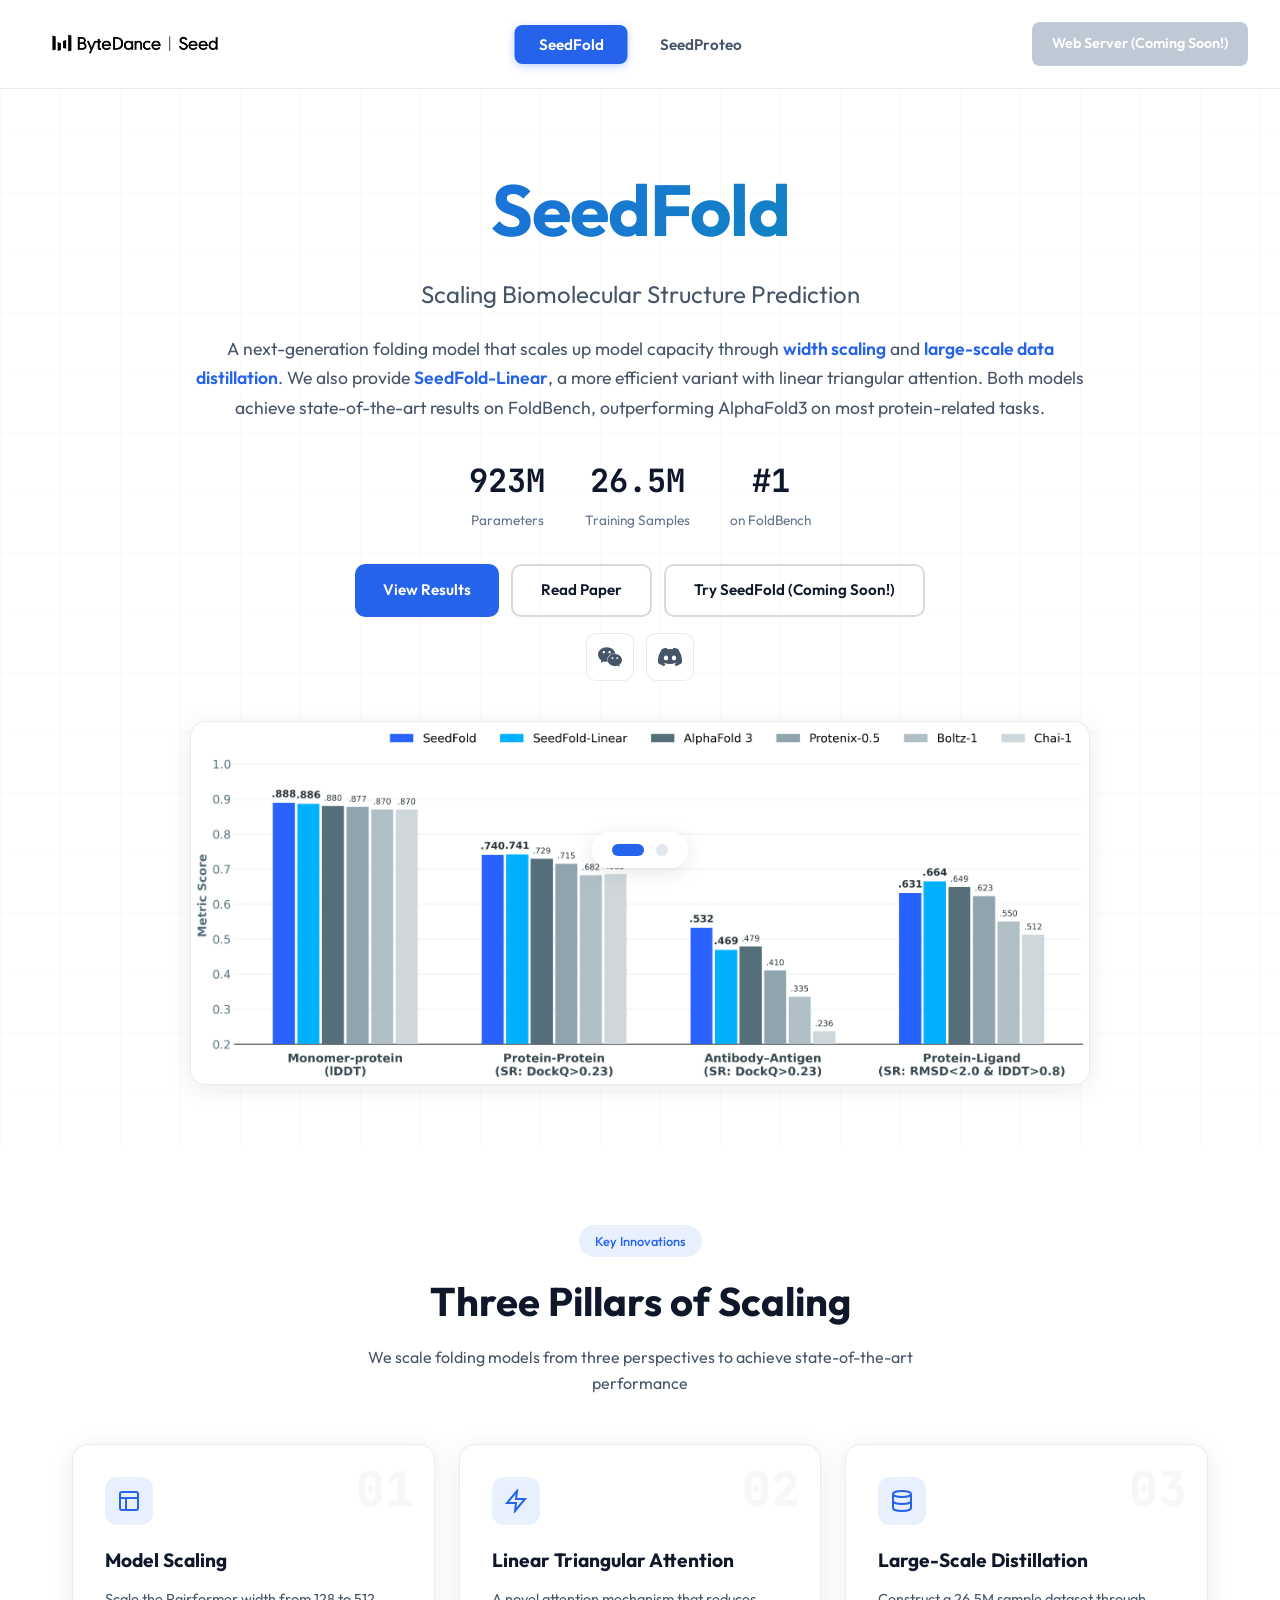
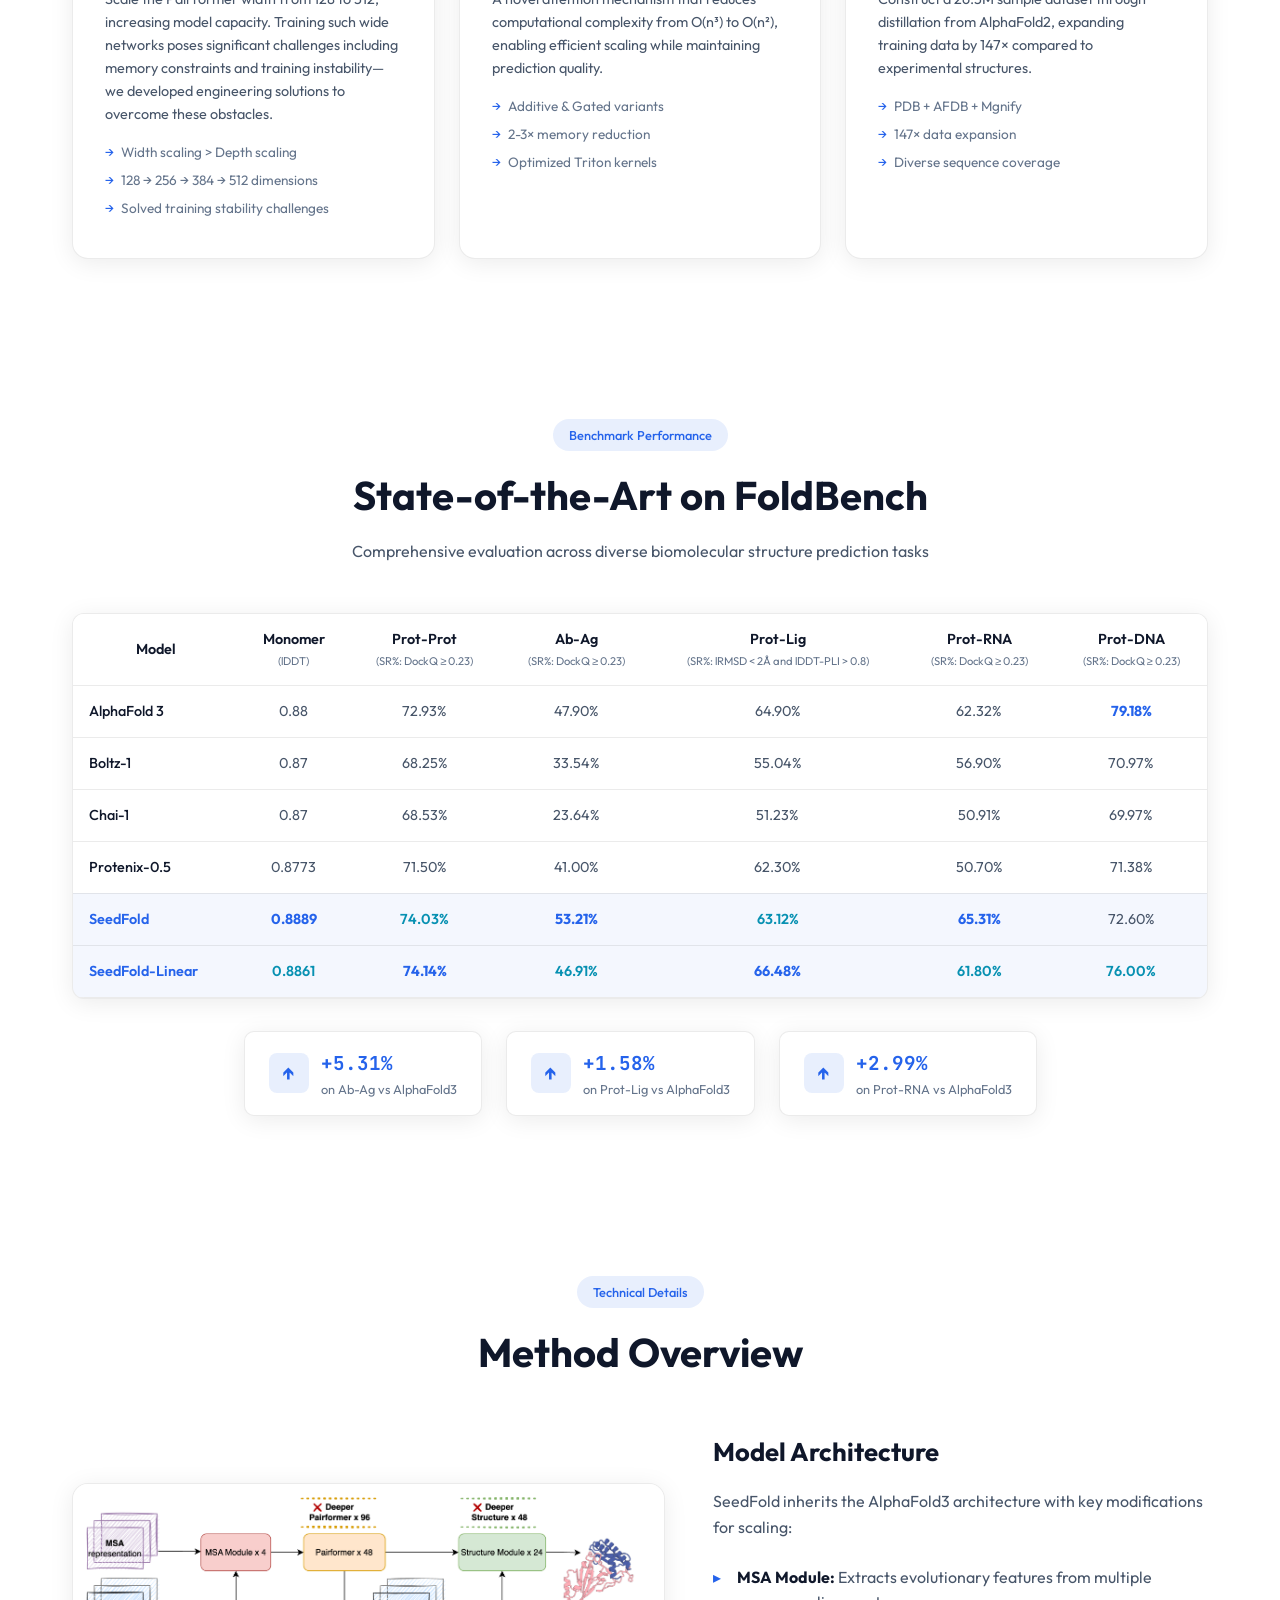
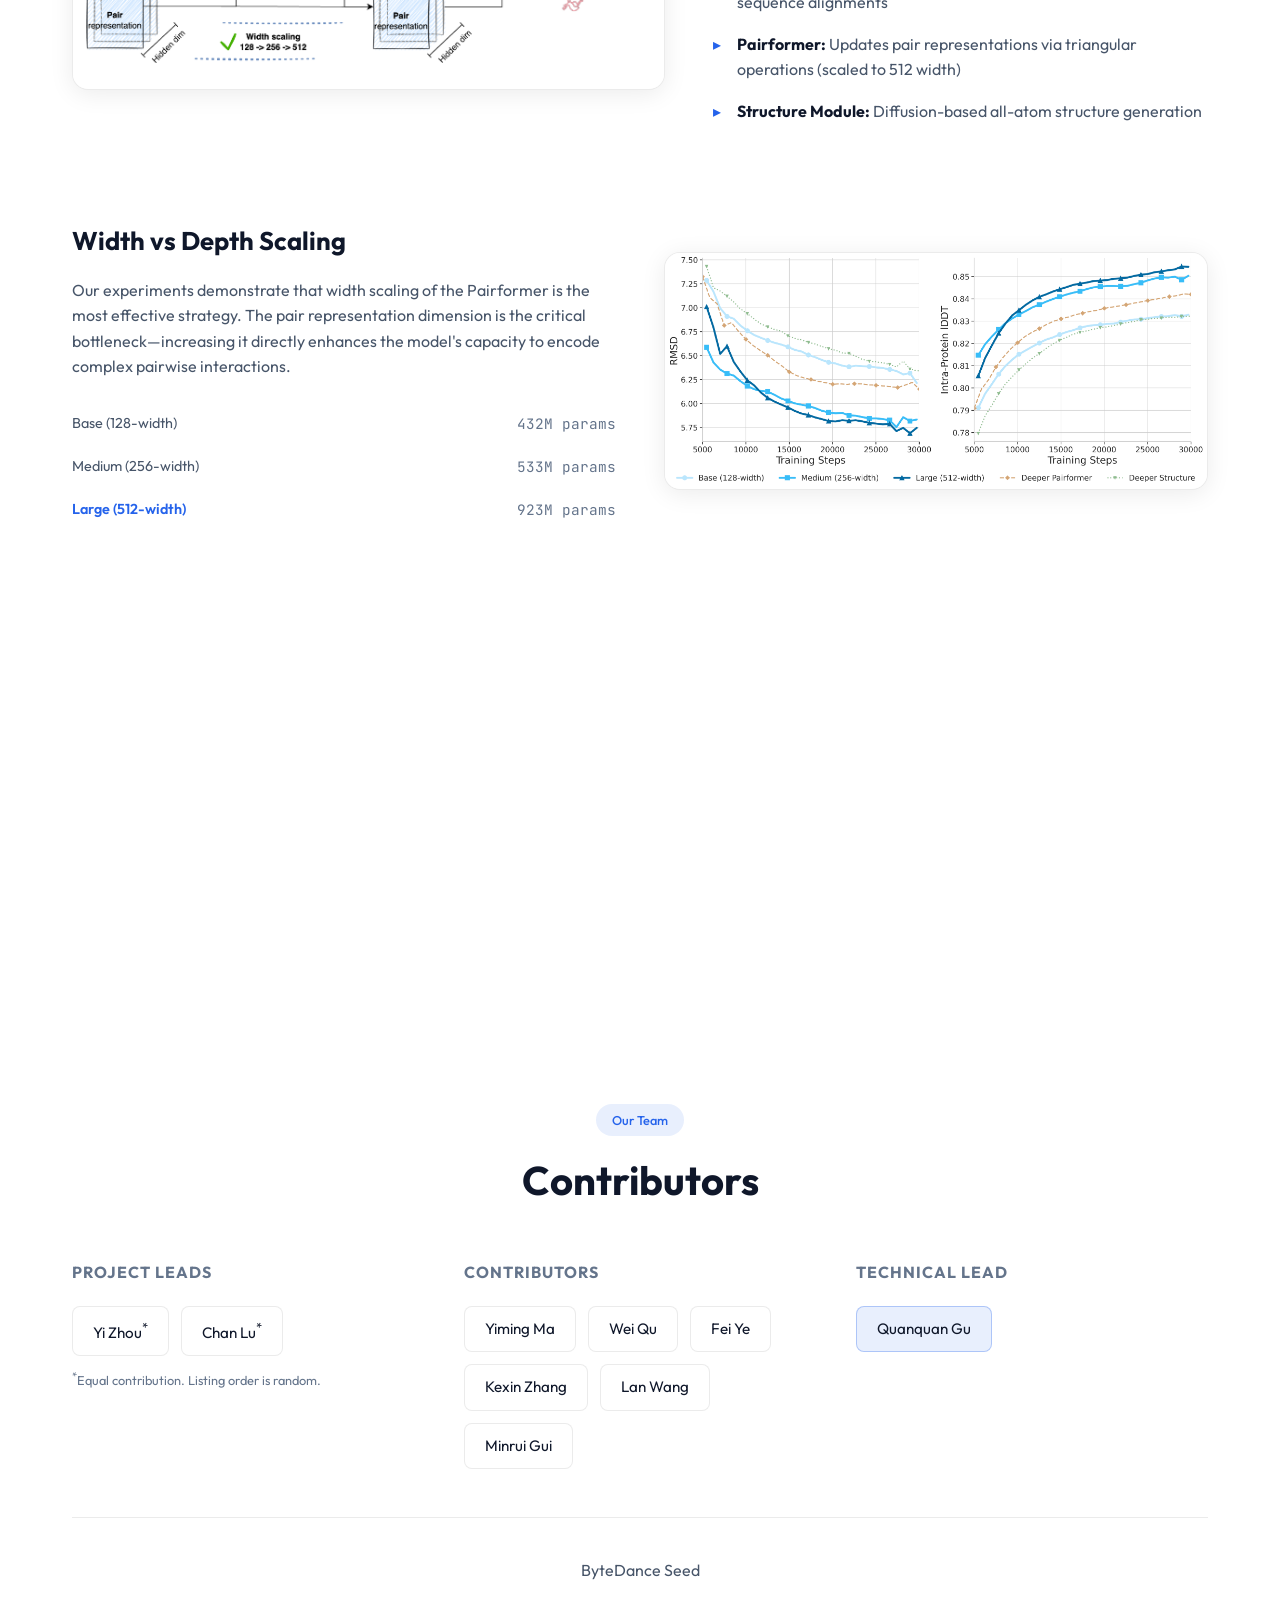
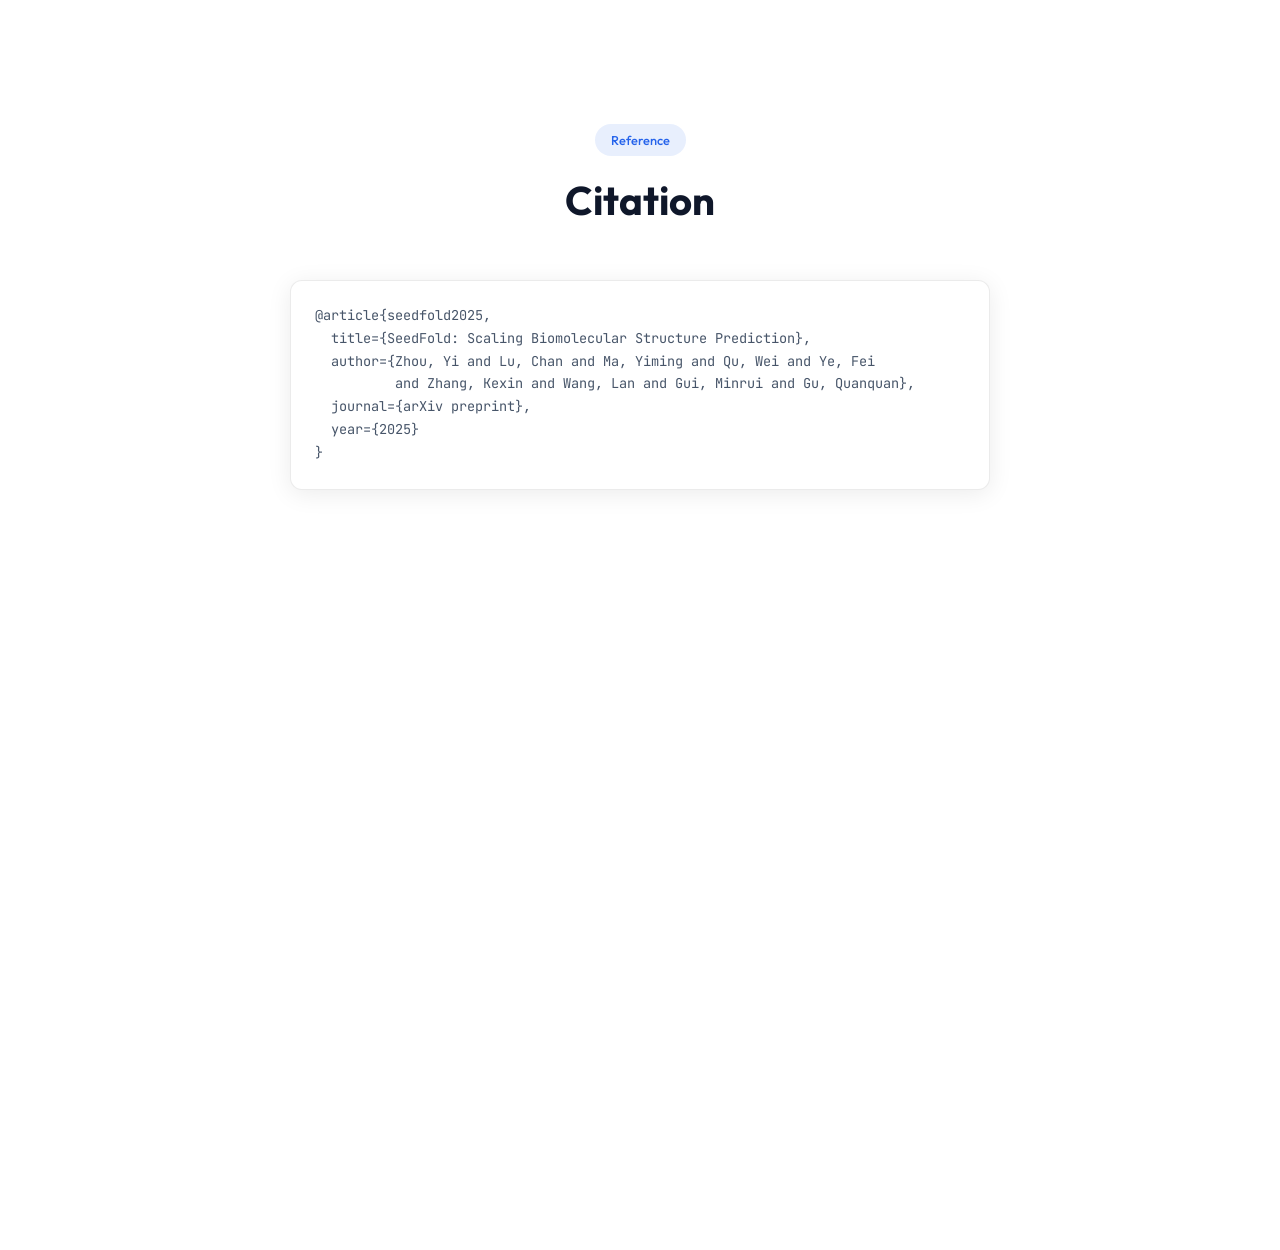
==== index.html @ 34dbaa42 "fix: correct CSS and JS file references" ====
<!DOCTYPE html>
<html lang="en">
<head>
    <meta charset="UTF-8">
    <meta name="viewport" content="width=device-width, initial-scale=1.0">
    <title>ByteDance Seed - Protein AI</title>
    <link rel="preconnect" href="https://fonts.googleapis.com">
    <link rel="preconnect" href="https://fonts.gstatic.com" crossorigin>
    <link href="https://fonts.googleapis.com/css2?family=JetBrains+Mono:wght@400;500;600&family=Outfit:wght@300;400;500;600;700&display=swap" rel="stylesheet">
    <link rel="stylesheet" href="style.css">
</head>
<body>
    <!-- Top Navigation -->
    <nav class="top-nav">
        <div class="nav-container">
            <a href="#" class="nav-logo">
                <img src="figures/seed_logo.png" alt="ByteDance Seed" class="logo-image">
            </a>
            <div class="project-tabs">
                <button class="tab-btn active" data-project="seedfold">SeedFold</button>
                <button class="tab-btn" data-project="seedproteo">SeedProteo</button>
            </div>
            <div class="nav-links">
                <span class="nav-btn try-btn disabled">
                    <span>Web Server (Coming Soon!)</span>
                </span>
            </div>
        </div>
    </nav>

    <!-- Horizontal Scroll Container -->
    <div class="projects-wrapper">
        <div class="projects-container">
            
            <!-- ==================== SeedFold Section ==================== -->
            <section class="project-section" id="seedfold">
                <!-- Hero -->
                <div class="hero">
                    <div class="hero-bg">
                        <div class="helix helix-1"></div>
                        <div class="helix helix-2"></div>
                        <div class="grid-overlay"></div>
                    </div>
                    <div class="hero-content">
                        <!-- <div class="hero-badge">Structure Prediction</div> -->
                        <h1 class="hero-title">
                            <span class="title-main">SeedFold</span>
                            <span class="title-sub">Scaling Biomolecular Structure Prediction</span>
                        </h1>
                        <p class="hero-description">
                            A next-generation folding model that scales up model capacity through 
                            <strong>width scaling</strong> and <strong>large-scale data distillation</strong>. 
                            We also provide <strong>SeedFold-Linear</strong>, a more efficient variant with linear triangular attention. 
                            Both models achieve state-of-the-art results on FoldBench, outperforming AlphaFold3 on most protein-related tasks.
                        </p>
                        <div class="hero-stats">
                            <div class="stat-item">
                                <span class="stat-value">923M</span>
                                <span class="stat-label">Parameters</span>
                            </div>
                            <div class="stat-item">
                                <span class="stat-value">26.5M</span>
                                <span class="stat-label">Training Samples</span>
                            </div>
                            <div class="stat-item">
                                <span class="stat-value">#1</span>
                                <span class="stat-label">on FoldBench</span>
                            </div>
                        </div>
                        <div class="hero-actions">
                            <div class="hero-actions-main">
                                <a href="#seedfold-results" class="btn btn-primary">View Results</a>
                                <a href="https://arxiv.org/abs/2512.24354" class="btn btn-secondary" target="_blank">Read Paper</a>
                                <span class="btn btn-secondary disabled">
                                    <span>Try SeedFold (Coming Soon!)</span>
                                </span>
                            </div>
                            <div class="hero-actions-social">
                                <button class="btn-icon" onclick="openWeChatModal('seedfold')" title="Join WeChat Group">
                                    <svg viewBox="0 0 24 24" fill="currentColor">
                                        <path d="M8.691 2.188C3.891 2.188 0 5.476 0 9.53c0 2.212 1.17 4.203 3.002 5.55a.59.59 0 0 1 .213.665l-.39 1.48c-.019.07-.048.141-.048.213 0 .163.13.295.29.295a.326.326 0 0 0 .167-.054l1.903-1.114a.864.864 0 0 1 .717-.098 10.16 10.16 0 0 0 2.837.403c.276 0 .543-.027.811-.05-.857-2.578.157-4.972 1.932-6.446 1.703-1.415 3.882-1.98 5.853-1.838-.576-3.583-4.196-6.348-8.596-6.348zM5.785 5.991c.642 0 1.162.529 1.162 1.18a1.17 1.17 0 0 1-1.162 1.178A1.17 1.17 0 0 1 4.623 7.17c0-.651.52-1.18 1.162-1.18zm5.813 0c.642 0 1.162.529 1.162 1.18a1.17 1.17 0 0 1-1.162 1.178 1.17 1.17 0 0 1-1.162-1.178c0-.651.52-1.18 1.162-1.18zm5.34 2.867c-1.797-.052-3.746.512-5.28 1.786-1.72 1.428-2.687 3.72-1.78 6.22.942 2.453 3.666 4.229 6.884 4.229.826 0 1.622-.12 2.361-.336a.722.722 0 0 1 .598.082l1.584.926a.272.272 0 0 0 .14.047c.134 0 .24-.111.24-.247 0-.06-.023-.12-.038-.177l-.327-1.233a.582.582 0 0 1-.023-.156.49.49 0 0 1 .201-.398C23.024 18.48 24 16.82 24 14.98c0-3.21-2.931-5.837-6.656-6.088V8.89c-.135-.01-.27-.027-.407-.03zm-2.53 3.274c.535 0 .969.44.969.982a.976.976 0 0 1-.969.983.976.976 0 0 1-.969-.983c0-.542.434-.982.969-.982zm4.844 0c.535 0 .969.44.969.982a.976.976 0 0 1-.969.983.976.976 0 0 1-.969-.983c0-.542.434-.982.969-.982z"/>
                                    </svg>
                                </button>
                                <a href="https://discord.gg/AcHawczn" class="btn-icon" target="_blank" title="Join Discord Server">
                                    <svg viewBox="0 0 24 24" fill="currentColor">
                                        <path d="M20.317 4.37a19.791 19.791 0 0 0-4.885-1.515.074.074 0 0 0-.079.037c-.21.375-.444.864-.608 1.25a18.27 18.27 0 0 0-5.487 0 12.64 12.64 0 0 0-.617-1.25.077.077 0 0 0-.079-.037A19.736 19.736 0 0 0 3.677 4.37a.07.07 0 0 0-.032.027C.533 9.046-.32 13.58.099 18.057a.082.082 0 0 0 .031.057 19.9 19.9 0 0 0 5.993 3.03.078.078 0 0 0 .084-.028c.462-.63.874-1.295 1.226-1.994a.076.076 0 0 0-.041-.106 13.107 13.107 0 0 1-1.872-.892.077.077 0 0 1-.008-.128 10.2 10.2 0 0 0 .372-.292.074.074 0 0 1 .077-.01c3.928 1.793 8.18 1.793 12.062 0a.074.074 0 0 1 .078.01c.12.098.246.198.373.292a.077.077 0 0 1-.006.127 12.299 12.299 0 0 1-1.873.892.077.077 0 0 0-.041.107c.36.698.772 1.362 1.225 1.993a.076.076 0 0 0 .084.028 19.839 19.839 0 0 0 6.002-3.03.077.077 0 0 0 .032-.054c.5-5.177-.838-9.674-3.549-13.66a.061.061 0 0 0-.031-.03zM8.02 15.33c-1.183 0-2.157-1.085-2.157-2.419 0-1.333.956-2.419 2.157-2.419 1.21 0 2.176 1.096 2.157 2.42 0 1.333-.956 2.418-2.157 2.418zm7.975 0c-1.183 0-2.157-1.085-2.157-2.419 0-1.333.955-2.419 2.157-2.419 1.21 0 2.176 1.096 2.157 2.42 0 1.333-.946 2.418-2.157 2.418z"/>
                                    </svg>
                                </a>
                            </div>
                        </div>
                    </div>
                    <div class="hero-figure">
                        <img src="figures/intro.png" alt="SeedFold Overview" class="intro-image">
                    </div>
                </div>

                <!-- Key Contributions -->
                <div class="section contributions">
                    <div class="container">
                        <div class="section-header">
                            <span class="section-tag">Key Innovations</span>
                            <h2 class="section-title">Three Pillars of Scaling</h2>
                            <p class="section-desc">We scale folding models from three perspectives to achieve state-of-the-art performance</p>
                        </div>
                        <div class="contributions-grid">
                            <div class="contribution-card" data-index="01">
                                <div class="card-icon">
                                    <svg viewBox="0 0 24 24" fill="none" stroke="currentColor" stroke-width="2">
                                        <rect x="3" y="3" width="18" height="18" rx="2"/>
                                        <path d="M3 9h18M9 21V9"/>
                                    </svg>
                                </div>
                                <h3>Model Scaling</h3>
                                <p>Scale the Pairformer width from 128 to 512, increasing model capacity. Training such wide networks poses significant challenges including memory constraints and training instability—we developed engineering solutions to overcome these obstacles.</p>
                                <ul class="card-highlights">
                                    <li>Width scaling > Depth scaling</li>
                                    <li>128 → 256 → 384 → 512 dimensions</li>
                                    <li>Solved training stability challenges</li>
                                </ul>
                            </div>
                            <div class="contribution-card" data-index="02">
                                <div class="card-icon">
                                    <svg viewBox="0 0 24 24" fill="none" stroke="currentColor" stroke-width="2">
                                        <path d="M13 2L3 14h9l-1 8 10-12h-9l1-8z"/>
                                    </svg>
                                </div>
                                <h3>Linear Triangular Attention</h3>
                                <p>A novel attention mechanism that reduces computational complexity from O(n³) to O(n²), enabling efficient scaling while maintaining prediction quality.</p>
                                <ul class="card-highlights">
                                    <li>Additive & Gated variants</li>
                                    <li>2-3× memory reduction</li>
                                    <li>Optimized Triton kernels</li>
                                </ul>
                            </div>
                            <div class="contribution-card" data-index="03">
                                <div class="card-icon">
                                    <svg viewBox="0 0 24 24" fill="none" stroke="currentColor" stroke-width="2">
                                        <ellipse cx="12" cy="5" rx="9" ry="3"/>
                                        <path d="M21 12c0 1.66-4 3-9 3s-9-1.34-9-3"/>
                                        <path d="M3 5v14c0 1.66 4 3 9 3s9-1.34 9-3V5"/>
                                    </svg>
                                </div>
                                <h3>Large-Scale Distillation</h3>
                                <p>Construct a 26.5M sample dataset through distillation from AlphaFold2, expanding training data by 147× compared to experimental structures.</p>
                                <ul class="card-highlights">
                                    <li>PDB + AFDB + Mgnify</li>
                                    <li>147× data expansion</li>
                                    <li>Diverse sequence coverage</li>
                                </ul>
                            </div>
                        </div>
                    </div>
                </div>

                <!-- Results -->
                <div class="section results" id="seedfold-results">
                    <div class="container">
                        <div class="section-header">
                            <span class="section-tag">Benchmark Performance</span>
                            <h2 class="section-title">State-of-the-Art on FoldBench</h2>
                            <p class="section-desc">Comprehensive evaluation across diverse biomolecular structure prediction tasks</p>
                        </div>
                        <div class="results-table-wrapper">
                            <table class="results-table">
                                <thead>
                                    <tr>
                                        <th>Model</th>
                                        <th>Monomer<br><span class="metric">(lDDT)</span></th>
                                        <th>Prot-Prot<br><span class="metric">(SR%: DockQ ≥ 0.23)</span></th>
                                        <th>Ab-Ag<br><span class="metric">(SR%: DockQ ≥ 0.23)</span></th>
                                        <th>Prot-Lig<br><span class="metric">(SR%: lRMSD < 2Å and lDDT-PLI > 0.8)</span></th>
                                        <th>Prot-RNA<br><span class="metric">(SR%: DockQ ≥ 0.23)</span></th>
                                        <th>Prot-DNA<br><span class="metric">(SR%: DockQ ≥ 0.23)</span></th>
                                    </tr>
                                </thead>
                                <tbody>
                                    <tr>
                                        <td class="model-name">AlphaFold 3</td>
                                        <td>0.88</td>
                                        <td>72.93%</td>
                                        <td>47.90%</td>
                                        <td>64.90%</td>
                                        <td>62.32%</td>
                                        <td class="best">79.18%</td>
                                    </tr>
                                    <tr>
                                        <td class="model-name">Boltz-1</td>
                                        <td>0.87</td>
                                        <td>68.25%</td>
                                        <td>33.54%</td>
                                        <td>55.04%</td>
                                        <td>56.90%</td>
                                        <td>70.97%</td>
                                    </tr>
                                    <tr>
                                        <td class="model-name">Chai-1</td>
                                        <td>0.87</td>
                                        <td>68.53%</td>
                                        <td>23.64%</td>
                                        <td>51.23%</td>
                                        <td>50.91%</td>
                                        <td>69.97%</td>
                                    </tr>
                                    <tr>
                                        <td class="model-name">Protenix-0.5</td>
                                        <td>0.8773</td>
                                        <td>71.50%</td>
                                        <td>41.00%</td>
                                        <td>62.30%</td>
                                        <td>50.70%</td>
                                        <td>71.38%</td>
                                    </tr>
                                    <tr class="highlight-row">
                                        <td class="model-name ours">SeedFold</td>
                                        <td class="best">0.8889</td>
                                        <td class="second">74.03%</td>
                                        <td class="best">53.21%</td>
                                        <td class="second">63.12%</td>
                                        <td class="best">65.31%</td>
                                        <td>72.60%</td>
                                    </tr>
                                    <tr class="highlight-row">
                                        <td class="model-name ours">SeedFold-Linear</td>
                                        <td class="second">0.8861</td>
                                        <td class="best">74.14%</td>
                                        <td class="second">46.91%</td>
                                        <td class="best">66.48%</td>
                                        <td class="second">61.80%</td>
                                        <td class="second">76.00%</td>
                                    </tr>
                                </tbody>
                            </table>
                        </div>
                        <div class="performance-highlights">
                            <div class="highlight-item">
                                <div class="highlight-icon win">↑</div>
                                <div class="highlight-content">
                                    <span class="highlight-value">+5.31%</span>
                                    <span class="highlight-label">on Ab-Ag vs AlphaFold3</span>
                                </div>
                            </div>
                            <div class="highlight-item">
                                <div class="highlight-icon win">↑</div>
                                <div class="highlight-content">
                                    <span class="highlight-value">+1.58%</span>
                                    <span class="highlight-label">on Prot-Lig vs AlphaFold3</span>
                                </div>
                            </div>
                            <div class="highlight-item">
                                <div class="highlight-icon win">↑</div>
                                <div class="highlight-content">
                                    <span class="highlight-value">+2.99%</span>
                                    <span class="highlight-label">on Prot-RNA vs AlphaFold3</span>
                                </div>
                            </div>
                        </div>
                    </div>
                </div>

                <!-- Method -->
                <div class="section method">
                    <div class="container">
                        <div class="section-header">
                            <span class="section-tag">Technical Details</span>
                            <h2 class="section-title">Method Overview</h2>
                        </div>

                        <!-- Architecture Figure -->
                        <div class="method-architecture">
                            <div class="arch-figure">
                                <img src="figures/model_arch_horizon_v2.png" alt="Model Architecture">
                            </div>
                            <div class="arch-description">
                                <h3>Model Architecture</h3>
                                <p>SeedFold inherits the AlphaFold3 architecture with key modifications for scaling:</p>
                                <ul>
                                    <li><strong>MSA Module:</strong> Extracts evolutionary features from multiple sequence alignments</li>
                                    <li><strong>Pairformer:</strong> Updates pair representations via triangular operations (scaled to 512 width)</li>
                                    <li><strong>Structure Module:</strong> Diffusion-based all-atom structure generation</li>
                                </ul>
                            </div>
                        </div>

                        <!-- Scaling Comparison -->
                        <div class="method-scaling">
                            <div class="scaling-content">
                                <h3>Width vs Depth Scaling</h3>
                                <p>Our experiments demonstrate that width scaling of the Pairformer is the most effective strategy. The pair representation dimension is the critical bottleneck—increasing it directly enhances the model's capacity to encode complex pairwise interactions.</p>
                                <div class="scaling-stats">
                                    <div class="scaling-item">
                                        <span class="scaling-label">Base (128-width)</span>
                                        <div class="scaling-bar" style="--width: 40%"></div>
                                        <span class="scaling-value">432M params</span>
                                    </div>
                                    <div class="scaling-item">
                                        <span class="scaling-label">Medium (256-width)</span>
                                        <div class="scaling-bar" style="--width: 55%"></div>
                                        <span class="scaling-value">533M params</span>
                                    </div>
                                    <div class="scaling-item highlight">
                                        <span class="scaling-label">Large (512-width)</span>
                                        <div class="scaling-bar" style="--width: 100%"></div>
                                        <span class="scaling-value">923M params</span>
                                    </div>
                                </div>
                            </div>
                            <div class="scaling-figure">
                                <img src="figures/scale_up_combined.png" alt="Scaling Comparison">
                            </div>
                        </div>

                        <!-- Linear Attention -->
                        <div class="method-attention">
                            <div class="attention-figure">
                                <img src="figures/linear_attention.png" alt="Linear Triangular Attention">
                            </div>
                            <div class="attention-content">
                                <h3>Linear Triangular Attention</h3>
                                <p>We propose two variants of linear triangular attention to replace the computationally expensive vanilla triangular attention:</p>
                                <div class="attention-variants">
                                    <div class="variant">
                                        <h4>Additive Linear TriAtt</h4>
                                        <code>φ(Q)φ(K)ᵀ + ψ(B)</code>
                                        <p>Inherits advantages of vanilla attention with well-established linear attention designs</p>
                                    </div>
                                    <div class="variant">
                                        <h4>Gated Linear TriAtt</h4>
                                        <code>φ(Q)φ(K)ᵀ ⊙ ψ(B)</code>
                                        <p>Gating mechanism controls information flow; superior on DNA/RNA tasks</p>
                                    </div>
                                </div>
                            </div>
                        </div>
                    </div>
                </div>

                <!-- Team -->
                <div class="section team">
                    <div class="container">
                        <div class="section-header">
                            <span class="section-tag">Our Team</span>
                            <h2 class="section-title">Contributors</h2>
                        </div>
                        <div class="team-grid">
                            <div class="team-category">
                                <h3>Project Leads</h3>
                                <div class="team-members">
                                    <div class="member">Yi Zhou<sup>*</sup></div>
                                    <div class="member">Chan Lu<sup>*</sup></div>
                                </div>
                                <p class="team-note"><sup>*</sup>Equal contribution. Listing order is random.</p>
                            </div>
                            <div class="team-category">
                                <h3>Contributors</h3>
                                <div class="team-members">
                                    <div class="member">Yiming Ma</div>
                                    <div class="member">Wei Qu</div>
                                    <div class="member">Fei Ye</div>
                                    <div class="member">Kexin Zhang</div>
                                    <div class="member">Lan Wang</div>
                                    <div class="member">Minrui Gui</div>
                                </div>
                            </div>
                            <div class="team-category">
                                <h3>Technical Lead</h3>
                                <div class="team-members">
                                    <div class="member lead">Quanquan Gu</div>
                                </div>
                            </div>
                        </div>
                        <div class="affiliation">
                            <p>ByteDance Seed</p>
                        </div>
                    </div>
                </div>

                <!-- Citation -->
                <div class="section citation-section">
                    <div class="container">
                        <div class="section-header">
                            <span class="section-tag">Reference</span>
                            <h2 class="section-title">Citation</h2>
                        </div>
                        <div class="citation-box">
                            <pre><code>@article{seedfold2025,
  title={SeedFold: Scaling Biomolecular Structure Prediction},
  author={Zhou, Yi and Lu, Chan and Ma, Yiming and Qu, Wei and Ye, Fei 
          and Zhang, Kexin and Wang, Lan and Gui, Minrui and Gu, Quanquan},
  journal={arXiv preprint},
  year={2025}
}</code></pre>
                        </div>
                    </div>
                </div>
            </section>

            <!-- ==================== SeedProteo Section ==================== -->
            <section class="project-section" id="seedproteo">
                <!-- Hero -->
                <div class="hero">
                    <div class="hero-bg">
                        <div class="helix helix-1" style="background: #7c3aed;"></div>
                        <div class="helix helix-2" style="background: #ec4899;"></div>
                        <div class="grid-overlay"></div>
                    </div>
                    <div class="hero-content">
                        <!-- <div class="hero-badge" style="background: rgba(124, 58, 237, 0.1); color: #7c3aed; border-color: rgba(124, 58, 237, 0.2);">Protein Design</div> -->
                        <h1 class="hero-title">
                            <span class="title-main" style="background: linear-gradient(135deg, #7c3aed 0%, #ec4899 100%); -webkit-background-clip: text; background-clip: text;">SeedProteo</span>
                            <span class="title-sub">Accurate De Novo All-Atom Design of Protein Binders</span>
                        </h1>
                        <p class="hero-description">
                            A diffusion-based model for <strong>de novo all-atom protein design</strong>. 
                            SeedProteo repurposes cutting-edge folding architecture into a powerful generative framework, 
                            achieving state-of-the-art performance in both <strong>unconditional generation</strong> and <strong>binder design</strong>.
                        </p>
                        <div class="hero-stats">
                            <div class="stat-item">
                                <span class="stat-value">All-Atom</span>
                                <span class="stat-label">Design Level</span>
                            </div>
                            <div class="stat-item">
                                <span class="stat-value">Top</span>
                                <span class="stat-label">In-silico Success Rate</span>
                            </div>
                        </div>
                        <div class="hero-actions">
                            <div class="hero-actions-main">
                                <a href="#seedproteo-results" class="btn btn-primary" style="background: #7c3aed;">View Results</a>
                                <a href="https://arxiv.org/abs/2512.24192" class="btn btn-secondary" target="_blank">Read Paper</a>
                                <span class="btn btn-secondary disabled">
                                    <span>Try SeedProteo (Coming Soon!)</span>
                                </span>
                            </div>
                            <div class="hero-actions-social">
                                <button class="btn-icon" onclick="openWeChatModal('seedproteo')" title="Join WeChat Group">
                                    <svg viewBox="0 0 24 24" fill="currentColor">
                                        <path d="M8.691 2.188C3.891 2.188 0 5.476 0 9.53c0 2.212 1.17 4.203 3.002 5.55a.59.59 0 0 1 .213.665l-.39 1.48c-.019.07-.048.141-.048.213 0 .163.13.295.29.295a.326.326 0 0 0 .167-.054l1.903-1.114a.864.864 0 0 1 .717-.098 10.16 10.16 0 0 0 2.837.403c.276 0 .543-.027.811-.05-.857-2.578.157-4.972 1.932-6.446 1.703-1.415 3.882-1.98 5.853-1.838-.576-3.583-4.196-6.348-8.596-6.348zM5.785 5.991c.642 0 1.162.529 1.162 1.18a1.17 1.17 0 0 1-1.162 1.178A1.17 1.17 0 0 1 4.623 7.17c0-.651.52-1.18 1.162-1.18zm5.813 0c.642 0 1.162.529 1.162 1.18a1.17 1.17 0 0 1-1.162 1.178 1.17 1.17 0 0 1-1.162-1.178c0-.651.52-1.18 1.162-1.18zm5.34 2.867c-1.797-.052-3.746.512-5.28 1.786-1.72 1.428-2.687 3.72-1.78 6.22.942 2.453 3.666 4.229 6.884 4.229.826 0 1.622-.12 2.361-.336a.722.722 0 0 1 .598.082l1.584.926a.272.272 0 0 0 .14.047c.134 0 .24-.111.24-.247 0-.06-.023-.12-.038-.177l-.327-1.233a.582.582 0 0 1-.023-.156.49.49 0 0 1 .201-.398C23.024 18.48 24 16.82 24 14.98c0-3.21-2.931-5.837-6.656-6.088V8.89c-.135-.01-.27-.027-.407-.03zm-2.53 3.274c.535 0 .969.44.969.982a.976.976 0 0 1-.969.983.976.976 0 0 1-.969-.983c0-.542.434-.982.969-.982zm4.844 0c.535 0 .969.44.969.982a.976.976 0 0 1-.969.983.976.976 0 0 1-.969-.983c0-.542.434-.982.969-.982z"/>
                                    </svg>
                                </button>
                                <a href="https://discord.gg/AcHawczn" class="btn-icon" target="_blank" title="Join Discord Server">
                                    <svg viewBox="0 0 24 24" fill="currentColor">
                                        <path d="M20.317 4.37a19.791 19.791 0 0 0-4.885-1.515.074.074 0 0 0-.079.037c-.21.375-.444.864-.608 1.25a18.27 18.27 0 0 0-5.487 0 12.64 12.64 0 0 0-.617-1.25.077.077 0 0 0-.079-.037A19.736 19.736 0 0 0 3.677 4.37a.07.07 0 0 0-.032.027C.533 9.046-.32 13.58.099 18.057a.082.082 0 0 0 .031.057 19.9 19.9 0 0 0 5.993 3.03.078.078 0 0 0 .084-.028c.462-.63.874-1.295 1.226-1.994a.076.076 0 0 0-.041-.106 13.107 13.107 0 0 1-1.872-.892.077.077 0 0 1-.008-.128 10.2 10.2 0 0 0 .372-.292.074.074 0 0 1 .077-.01c3.928 1.793 8.18 1.793 12.062 0a.074.074 0 0 1 .078.01c.12.098.246.198.373.292a.077.077 0 0 1-.006.127 12.299 12.299 0 0 1-1.873.892.077.077 0 0 0-.041.107c.36.698.772 1.362 1.225 1.993a.076.076 0 0 0 .084.028 19.839 19.839 0 0 0 6.002-3.03.077.077 0 0 0 .032-.054c.5-5.177-.838-9.674-3.549-13.66a.061.061 0 0 0-.031-.03zM8.02 15.33c-1.183 0-2.157-1.085-2.157-2.419 0-1.333.956-2.419 2.157-2.419 1.21 0 2.176 1.096 2.157 2.42 0 1.333-.956 2.418-2.157 2.418zm7.975 0c-1.183 0-2.157-1.085-2.157-2.419 0-1.333.955-2.419 2.157-2.419 1.21 0 2.176 1.096 2.157 2.42 0 1.333-.946 2.418-2.157 2.418z"/>
                                    </svg>
                                </a>
                            </div>
                        </div>
                    </div>
                    <div class="hero-figure">
                        <img src="figures/design_cases.png" alt="SeedProteo Binder Examples" class="intro-image">
                    </div>
                </div>

                <!-- Benchmark Section -->
                <div class="section results" id="seedproteo-results">
                    <div class="container">
                        <!-- Binder Design Performance -->
                        <div class="section-header">
                            <span class="section-tag" style="background: rgba(124, 58, 237, 0.1); color: #7c3aed;">Benchmark</span>
                            <h2 class="section-title">Binder Design Performance</h2>
                            <p class="section-desc">SeedProteo outperforms open-source baselines across 10 benchmark targets</p>
                        </div>
                        <div class="result-figure large-figure">
                            <img src="figures/design_binder_res.png" alt="Binder Design Success Rates">
                            <p class="figure-caption"><strong>Comparison of binder design success and diversity.</strong> SeedProteo-R (Robust) and SeedProteo-D (Diverse) modes vs. baselines.</p>
                        </div>

                        <!-- Structural Novelty Table -->
                        <div class="section-header" style="margin-top: 60px;">
                            <h2 class="section-title">Structural Novelty in Binder Design</h2>
                            <p class="section-desc">Lower novelty scores indicate more novel designs. Best performance per target in bold, second best underlined.</p>
                        </div>
                        <div class="results-table-wrapper">
                            <table class="results-table novelty-table">
                                <thead>
                                    <tr>
                                        <th>Method</th>
                                        <th>TrkA</th>
                                        <th>PD-L1</th>
                                        <th>Insulin</th>
                                        <th>BHRF1</th>
                                        <th>IL-7RA</th>
                                        <th>SC2RBD</th>
                                        <th>VEGF-A</th>
                                        <th>H1</th>
                                        <th>IL-17A</th>
                                        <th>TNFA</th>
                                    </tr>
                                </thead>
                                <tbody>
                                    <tr class="category-row">
                                        <td colspan="11" style="text-align: left; font-weight: 600; font-style: italic; background: rgba(124, 58, 237, 0.05);">Ours</td>
                                    </tr>
                                    <tr class="highlight-row">
                                        <td class="model-name ours" style="color: #7c3aed;">SeedProteo-D</td>
                                        <td class="second">0.829</td>
                                        <td class="best">0.832</td>
                                        <td class="best">0.837</td>
                                        <td class="best">0.822</td>
                                        <td class="best">0.840</td>
                                        <td class="best">0.819</td>
                                        <td class="best">0.836</td>
                                        <td class="best">0.823</td>
                                        <td class="second">0.806</td>
                                        <td class="best">0.870</td>
                                    </tr>
                                    <tr class="highlight-row">
                                        <td class="model-name ours" style="color: #7c3aed;">SeedProteo-R</td>
                                        <td>0.905</td>
                                        <td>0.913</td>
                                        <td>0.911</td>
                                        <td>0.872</td>
                                        <td>0.917</td>
                                        <td class="second">0.858</td>
                                        <td>0.901</td>
                                        <td>0.890</td>
                                        <td>0.855</td>
                                        <td>--</td>
                                    </tr>
                                    <tr class="category-row">
                                        <td colspan="11" style="text-align: left; font-weight: 600; font-style: italic; background: var(--color-bg-light);">Baselines</td>
                                    </tr>
                                    <tr>
                                        <td class="model-name">BindCraft</td>
                                        <td>0.849</td>
                                        <td>0.856</td>
                                        <td class="second">0.864</td>
                                        <td>0.847</td>
                                        <td class="second">0.861</td>
                                        <td>0.863</td>
                                        <td class="second">0.850</td>
                                        <td class="second">0.830</td>
                                        <td>0.818</td>
                                        <td>--</td>
                                    </tr>
                                    <tr>
                                        <td class="model-name">PXDesign</td>
                                        <td>0.914</td>
                                        <td>0.929</td>
                                        <td>0.928</td>
                                        <td>0.924</td>
                                        <td>0.928</td>
                                        <td>0.917</td>
                                        <td>0.913</td>
                                        <td>0.888</td>
                                        <td>0.906</td>
                                        <td>--</td>
                                    </tr>
                                    <tr>
                                        <td class="model-name">BoltzGen</td>
                                        <td>0.908</td>
                                        <td>0.924</td>
                                        <td>0.929</td>
                                        <td>0.928</td>
                                        <td>0.885</td>
                                        <td>0.915</td>
                                        <td>0.902</td>
                                        <td>0.885</td>
                                        <td>0.863</td>
                                        <td>--</td>
                                    </tr>
                                    <tr>
                                        <td class="model-name">RFDiffusion</td>
                                        <td>0.932</td>
                                        <td>0.934</td>
                                        <td>0.927</td>
                                        <td>0.946</td>
                                        <td>0.916</td>
                                        <td>0.912</td>
                                        <td>0.940</td>
                                        <td>--</td>
                                        <td>0.938</td>
                                        <td>--</td>
                                    </tr>
                                    <tr>
                                        <td class="model-name">RFDiffusion3</td>
                                        <td class="best">0.808</td>
                                        <td class="second">0.834</td>
                                        <td>0.876</td>
                                        <td class="second">0.845</td>
                                        <td class="best">0.840</td>
                                        <td>--</td>
                                        <td>--</td>
                                        <td>0.930</td>
                                        <td class="best">0.800</td>
                                        <td>--</td>
                                    </tr>
                                </tbody>
                            </table>
                        </div>
                    </div>
                </div>

                <!-- Key Contributions -->
                <div class="section contributions">
                    <div class="container">
                        <div class="section-header">
                            <span class="section-tag" style="background: rgba(124, 58, 237, 0.1); color: #7c3aed;">Key Innovations</span>
                            <h2 class="section-title">Technical Contributions</h2>
                        </div>
                        <div class="contributions-grid">
                            <div class="contribution-card" data-index="01">
                                <div class="card-icon" style="background: rgba(124, 58, 237, 0.1);">
                                    <svg viewBox="0 0 24 24" fill="none" stroke="#7c3aed" stroke-width="2">
                                        <circle cx="12" cy="12" r="10"/>
                                        <circle cx="12" cy="12" r="4"/>
                                        <line x1="12" y1="2" x2="12" y2="6"/>
                                        <line x1="12" y1="18" x2="12" y2="22"/>
                                        <line x1="2" y1="12" x2="6" y2="12"/>
                                        <line x1="18" y1="12" x2="22" y2="12"/>
                                    </svg>
                                </div>
                                <h3>All-Atom Modeling</h3>
                                <p>Directly designs proteins at the all-atom level using the atom14 schema, ensuring physically accurate structures.</p>
                                <ul class="card-highlights">
                                    <li>atom14 representation</li>
                                    <li>Full atomic detail</li>
                                </ul>
                            </div>
                            <div class="contribution-card" data-index="02">
                                <div class="card-icon" style="background: rgba(124, 58, 237, 0.1);">
                                    <svg viewBox="0 0 24 24" fill="none" stroke="#7c3aed" stroke-width="2">
                                        <path d="M12 2v4M12 18v4M4.93 4.93l2.83 2.83M16.24 16.24l2.83 2.83M2 12h4M18 12h4M4.93 19.07l2.83-2.83M16.24 7.76l2.83-2.83"/>
                                    </svg>
                                </div>
                                <h3>Self-Conditioning</h3>
                                <p>Reuses denoised structures and predicted secondary structures to stabilize the sampling process.</p>
                                <ul class="card-highlights">
                                    <li>Design View integration</li>
                                    <li>Structure feedback</li>
                                    <li>Stable sampling</li>
                                </ul>
                            </div>
                            <div class="contribution-card" data-index="03">
                                <div class="card-icon" style="background: rgba(124, 58, 237, 0.1);">
                                    <svg viewBox="0 0 24 24" fill="none" stroke="#7c3aed" stroke-width="2">
                                        <rect x="3" y="3" width="7" height="7"/>
                                        <rect x="14" y="3" width="7" height="7"/>
                                        <rect x="14" y="14" width="7" height="7"/>
                                        <rect x="3" y="14" width="7" height="7"/>
                                    </svg>
                                </div>
                                <h3>MRF Sequence Decoding</h3>
                                <p>Uses Markov Random Field for energy minimization in sequence space, ensuring global consistency.</p>
                                <ul class="card-highlights">
                                    <li>Energy minimization</li>
                                    <li>Global consistency</li>
                                    <li>Optimal sequences</li>
                                </ul>
                            </div>
                        </div>
                    </div>
                </div>

                <!-- Methodology -->
                <div class="section method">
                    <div class="container">
                        <div class="section-header">
                            <span class="section-tag" style="background: rgba(124, 58, 237, 0.1); color: #7c3aed;">Architecture</span>
                            <h2 class="section-title">Methodology</h2>
                        </div>
                        <div class="method-grid">
                            <div class="method-figure large">
                                <img src="figures/design_model.png" alt="SeedProteo Architecture">
                            </div>
                            <div class="method-content">
                                <h3>Design View Framework</h3>
                                <p>SeedProteo mimics the architecture of AlphaFold3 and introduces a novel <strong>Design View</strong> that integrates self-conditioning features to guide the generative process.</p>
                                <ul>
                                    <li><strong>Left:</strong> Design View (Generative model)</li>
                                    <li><strong>Right:</strong> Folding View (Input representation)</li>
                                </ul>
                            </div>
                        </div>
                    </div>
                </div>

                <!-- Unconditional Generation -->
                <div class="section method">
                    <div class="container">
                        <div class="section-header">
                            <span class="section-tag" style="background: rgba(124, 58, 237, 0.1); color: #7c3aed;">Scalability</span>
                            <h2 class="section-title">Unconditional Generation</h2>
                            <p class="section-desc">Superior scalability, generating valid structures up to 1000 residues</p>
                        </div>
                        <div class="result-figure">
                            <img src="figures/design_uncond.png" alt="Unconditional Generation Performance">
                            <p class="figure-caption"><strong>Unconditional monomer benchmark.</strong> Left: Design Success Rate vs Length. Right: Number of Unique Clusters vs Length.</p>
                        </div>
                    </div>
                </div>

                <!-- Team -->
                <div class="section team">
                    <div class="container">
                        <div class="section-header">
                            <span class="section-tag" style="background: rgba(124, 58, 237, 0.1); color: #7c3aed;">Our Team</span>
                            <h2 class="section-title">Contributors</h2>
                        </div>
                        <div class="team-grid">
                            <div class="team-category">
                                <h3>Project Lead</h3>
                                <div class="team-members">
                                    <div class="member">Wei Qu</div>
                                </div>
                            </div>
                            <div class="team-category">
                                <h3>Contributors</h3>
                                <div class="team-members">
                                    <div class="member">Yiming Ma<sup>†</sup></div>
                                    <div class="member">Fei Ye</div>
                                    <div class="member">Chan Lu</div>
                                    <div class="member">Yi Zhou</div>
                                    <div class="member">Kexin Zhang<sup>†</sup></div>
                                    <div class="member">Lan Wang</div>
                                    <div class="member">Minrui Gui<sup>†</sup></div>
                                </div>
                                <p class="team-note"><sup>†</sup>Work done during internship at ByteDance Seed</p>
                            </div>
                            <div class="team-category">
                                <h3>Technical Lead</h3>
                                <div class="team-members">
                                    <div class="member lead">Quanquan Gu</div>
                                </div>
                            </div>
                        </div>
                        <div class="affiliation">
                            <p>ByteDance Seed</p>
                        </div>
                    </div>
                </div>

                <!-- Citation -->
                <div class="section citation-section">
                    <div class="container">
                        <div class="section-header">
                            <span class="section-tag" style="background: rgba(124, 58, 237, 0.1); color: #7c3aed;">Reference</span>
                            <h2 class="section-title">Citation</h2>
                        </div>
                        <div class="citation-box">
                            <pre><code>@article{qu2025seedproteo,
  title={SeedProteo: Accurate De Novo All-Atom Design of Protein Binders},
  author={Qu, Wei and Ma, Yiming and Ye, Fei and Lu, Chan and Zhou, Yi 
          and Zhang, Kexin and Wang, Lan and Gui, Minrui and Gu, Quanquan},
  journal={arXiv preprint},
  year={2025}
}</code></pre>
                        </div>
                    </div>
                </div>
            </section>

        </div>
    </div>

    <!-- Footer -->
    <!-- <footer class="footer">
        <div class="container">
            <div class="footer-content">
                <div class="footer-logo">
                    <img src="figures/seed_logo.png" alt="ByteDance Seed" class="footer-logo-image">
                </div>
                <p class="footer-copyright">© 2025 ByteDance Seed. All rights reserved.</p>
            </div>
        </div>
    </footer> -->

    <!-- WeChat QR Code Modal -->
    <div id="wechat-modal" class="modal" onclick="closeWeChatModal(event)">
        <div class="modal-content" onclick="event.stopPropagation()">
            <button class="modal-close" onclick="closeWeChatModal()">&times;</button>
            <h3 class="modal-title">Join Our WeChat Group</h3>
            <p class="modal-desc">Scan the QR code to join the community</p>
            <div class="qr-container">
                <img id="wechat-qr" src="" alt="WeChat QR Code">
            </div>
            <p class="modal-note">Please add the admin WeChat first, then request to join the group</p>
        </div>
    </div>

    <script src="script.js"></script>
</body>
</html>
---- style.css ----
/* ============================================
   ByteDance Seed - Combined Projects Page
   Light Theme with Horizontal Scroll
   ============================================ */

/* CSS Variables - Pure White Background Version */
:root {
    /* Primary palette - All Pure White */
    --color-bg-dark: #ffffff;
    --color-bg-medium: #ffffff;
    --color-bg-light: #ffffff;
    --color-bg-card: #ffffff;
    
    /* SeedFold colors */
    --color-seedfold: #2563eb;
    --color-seedfold-dim: rgba(37, 99, 235, 0.1);
    --color-seedfold-secondary: #0891b2;
    
    /* SeedProteo colors */
    --color-seedproteo: #7c3aed;
    --color-seedproteo-dim: rgba(124, 58, 237, 0.1);
    --color-seedproteo-secondary: #ec4899;
    
    /* Text colors */
    --color-text-primary: #0f172a;
    --color-text-secondary: #475569;
    --color-text-muted: #64748b;
    
    /* Typography */
    --font-display: 'Outfit', sans-serif;
    --font-mono: 'JetBrains Mono', monospace;
    
    /* Effects */
    --border-subtle: 1px solid rgba(0, 0, 0, 0.08);
    --shadow-card: 0 4px 24px rgba(0, 0, 0, 0.08);
}

/* Reset */
*, *::before, *::after {
    box-sizing: border-box;
    margin: 0;
    padding: 0;
}

html {
    scroll-behavior: smooth;
}

body {
    font-family: var(--font-display);
    background: var(--color-bg-dark);
    color: var(--color-text-primary);
    line-height: 1.6;
    overflow-x: hidden;
}

/* ============================================
   Top Navigation
   ============================================ */
.top-nav {
    position: fixed;
    top: 0;
    left: 0;
    right: 0;
    z-index: 1000;
    padding: 16px 0;
    background: rgba(255, 255, 255, 0.95);
    backdrop-filter: blur(20px);
    border-bottom: var(--border-subtle);
}

.nav-container {
    max-width: 1400px;
    margin: 0 auto;
    padding: 0 32px;
    display: flex;
    justify-content: space-between;
    align-items: center;
    position: relative;
}

.nav-logo {
    display: flex;
    align-items: center;
    gap: 10px;
    font-size: 1.4rem;
    font-weight: 700;
    color: var(--color-text-primary);
    text-decoration: none;
}

.logo-image {
    height: 56px;
    width: auto;
    display: block;
}

.logo-icon {
    font-size: 1.6rem;
}

.logo-text {
    background: linear-gradient(135deg, #2563eb 0%, #7c3aed 100%);
    -webkit-background-clip: text;
    -webkit-text-fill-color: transparent;
    background-clip: text;
}

/* Project Tabs */
.project-tabs {
    display: flex;
    gap: 8px;
    padding: 4px;
    background: var(--color-bg-light);
    border-radius: 12px;
    position: absolute;
    left: 50%;
    transform: translateX(-50%);
}

.tab-btn {
    padding: 10px 24px;
    font-size: 0.95rem;
    font-weight: 600;
    font-family: var(--font-display);
    color: var(--color-text-secondary);
    background: transparent;
    border: none;
    border-radius: 8px;
    cursor: pointer;
    transition: all 0.3s ease;
}

.tab-btn:hover {
    color: var(--color-text-primary);
}

.tab-btn.active {
    color: #ffffff;
    background: var(--color-seedfold);
    box-shadow: 0 2px 8px rgba(37, 99, 235, 0.3);
}

.tab-btn.active[data-project="seedproteo"] {
    background: var(--color-seedproteo);
    box-shadow: 0 2px 8px rgba(124, 58, 237, 0.3);
}

.nav-links {
    display: flex;
    gap: 16px;
}

.nav-btn {
    padding: 10px 20px;
    font-size: 0.9rem;
    font-weight: 600;
    color: #ffffff;
    background: var(--color-text-primary);
    border-radius: 8px;
    text-decoration: none;
    transition: all 0.2s ease;
    display: inline-flex;
    align-items: center;
    gap: 6px;
}

.nav-btn:hover {
    background: var(--color-seedfold);
}

.nav-btn.try-btn {
    background: var(--color-seedfold);
}

.nav-btn.disabled {
    background: #94a3b8;
    cursor: not-allowed;
    opacity: 0.6;
}

.nav-btn.disabled:hover {
    background: #94a3b8;
    transform: none;
}

.nav-btn .external-icon {
    opacity: 0.9;
    transition: transform 0.3s ease;
}

.nav-btn:hover .external-icon {
    transform: translate(2px, -2px);
}

/* ============================================
   Horizontal Scroll Container
   ============================================ */
.projects-wrapper {
    width: 100%;
    overflow-x: hidden;
    margin-top: 72px;
}

.projects-container {
    display: flex;
    width: 200vw;
    transition: transform 0.6s cubic-bezier(0.4, 0, 0.2, 1);
}

.project-section {
    width: 100vw;
    min-height: calc(100vh - 72px);
    flex-shrink: 0;
}

/* ============================================
   Hero Section
   ============================================ */
.hero {
    min-height: auto;
    padding: 80px 32px 60px;
    position: relative;
    display: flex;
    flex-direction: column;
    align-items: center;
    background: #ffffff;
    overflow: hidden;
}

.hero-bg {
    position: absolute;
    inset: 0;
    pointer-events: none;
}

.grid-overlay {
    position: absolute;
    inset: 0;
    background-image: 
        linear-gradient(rgba(0,0,0,0.02) 1px, transparent 1px),
        linear-gradient(90deg, rgba(0,0,0,0.02) 1px, transparent 1px);
    background-size: 60px 60px;
}

.helix {
    position: absolute;
    width: 350px;
    height: 350px;
    border-radius: 50%;
    filter: blur(100px);
    opacity: 0.25;
    display: none; /* Hidden for pure white background */
}

.helix-1 {
    top: 10%;
    left: -5%;
    background: var(--color-seedfold);
}

.helix-2 {
    bottom: 20%;
    right: -5%;
    background: var(--color-seedfold-secondary);
}

.hero-content {
    position: relative;
    z-index: 1;
    text-align: center;
    max-width: 900px;
}

.hero-badge {
    display: inline-block;
    padding: 8px 20px;
    background: var(--color-seedfold-dim);
    border: 1px solid rgba(37, 99, 235, 0.2);
    border-radius: 100px;
    font-size: 0.85rem;
    font-weight: 500;
    color: var(--color-seedfold);
    margin-bottom: 20px;
}

.hero-title {
    margin-bottom: 20px;
}

.title-main {
    display: block;
    font-size: clamp(2.5rem, 7vw, 4.5rem);
    font-weight: 700;
    background: linear-gradient(135deg, #2563eb 0%, #0891b2 100%);
    -webkit-background-clip: text;
    -webkit-text-fill-color: transparent;
    background-clip: text;
    letter-spacing: -1px;
}

.title-sub {
    display: block;
    font-size: clamp(1rem, 2.5vw, 1.5rem);
    font-weight: 400;
    color: var(--color-text-secondary);
    margin-top: 8px;
}

.hero-description {
    font-size: 1.1rem;
    color: var(--color-text-secondary);
    max-width: 900px;
    margin: 0 auto 32px;
    line-height: 1.7;
}

.hero-description strong {
    color: var(--color-seedfold);
    font-weight: 600;
}

.hero-stats {
    display: flex;
    justify-content: center;
    gap: 40px;
    margin-bottom: 32px;
    flex-wrap: wrap;
}

.stat-item {
    text-align: center;
}

.stat-value {
    display: block;
    font-size: 2rem;
    font-weight: 700;
    font-family: var(--font-mono);
    color: var(--color-text-primary);
}

.stat-label {
    display: block;
    font-size: 0.85rem;
    color: var(--color-text-muted);
    margin-top: 4px;
}

.hero-actions {
    display: flex;
    flex-direction: column;
    align-items: center;
    gap: 16px;
    margin-bottom: 40px;
}

.hero-actions-main {
    display: flex;
    justify-content: center;
    gap: 12px;
    flex-wrap: wrap;
}

.hero-actions-social {
    display: flex;
    justify-content: center;
    gap: 12px;
}

.btn {
    display: inline-flex;
    align-items: center;
    justify-content: center;
    gap: 8px;
    padding: 12px 28px;
    font-size: 0.95rem;
    font-weight: 600;
    border-radius: 10px;
    text-decoration: none;
    transition: all 0.2s ease;
    border: none;
    cursor: pointer;
}

.btn svg {
    opacity: 0.9;
    transition: transform 0.3s ease;
}

.btn:hover svg {
    transform: translate(2px, -2px);
}

.btn-icon {
    display: inline-flex;
    align-items: center;
    justify-content: center;
    width: 48px;
    height: 48px;
    border-radius: 10px;
    background: var(--color-bg-light);
    border: var(--border-subtle);
    cursor: pointer;
    transition: all 0.2s ease;
    position: relative;
}

.btn-icon svg {
    width: 24px;
    height: 24px;
    color: var(--color-text-secondary);
    transition: all 0.2s ease;
}

.btn-icon:hover {
    background: var(--color-bg-medium);
    border-color: var(--color-seedfold);
    transform: translateY(-2px);
}

.btn-icon:hover svg {
    color: var(--color-seedfold);
}

.btn-icon:active {
    transform: translateY(0);
}

/* Tooltip effect */
.btn-icon::after {
    content: attr(title);
    position: absolute;
    bottom: -40px;
    left: 50%;
    transform: translateX(-50%) scale(0.8);
    padding: 6px 12px;
    background: var(--color-text-primary);
    color: var(--color-bg-card);
    font-size: 0.75rem;
    border-radius: 6px;
    white-space: nowrap;
    opacity: 0;
    pointer-events: none;
    transition: all 0.2s ease;
}

.btn-icon:hover::after {
    opacity: 1;
    transform: translateX(-50%) scale(1);
}

.btn-primary {
    background: var(--color-seedfold);
    color: #ffffff;
}

.btn-primary:hover {
    transform: translateY(-2px);
    box-shadow: 0 4px 20px rgba(37, 99, 235, 0.3);
}

.btn-secondary {
    background: transparent;
    color: var(--color-text-primary);
    border: 2px solid rgba(0, 0, 0, 0.15);
}

.btn-secondary:hover {
    border-color: var(--color-seedfold);
    color: var(--color-seedfold);
}

.hero-figure {
    position: relative;
    z-index: 1;
    max-width: 900px;
    margin: 0 auto;
    border-radius: 16px;
    overflow: hidden;
    box-shadow: var(--shadow-card);
    border: var(--border-subtle);
    background: #ffffff;
}

.intro-image {
    width: 100%;
    height: auto;
    display: block;
}

/* ============================================
   Sections
   ============================================ */
.section {
    padding: 80px 0;
}

.section.contributions {
    background: var(--color-bg-medium);
}

.section.results {
    background: var(--color-bg-dark);
}

.section.method {
    background: var(--color-bg-medium);
}

.section.citation-section {
    background: var(--color-bg-light);
    padding: 60px 0;
}

.container {
    max-width: 1200px;
    margin: 0 auto;
    padding: 0 32px;
}

.section-header {
    text-align: center;
    margin-bottom: 48px;
}

.section-tag {
    display: inline-block;
    padding: 6px 16px;
    background: var(--color-seedfold-dim);
    border-radius: 100px;
    font-size: 0.8rem;
    font-weight: 500;
    color: var(--color-seedfold);
    margin-bottom: 12px;
}

.section-title {
    font-size: clamp(1.8rem, 4vw, 2.5rem);
    color: var(--color-text-primary);
    margin-bottom: 12px;
}

.section-desc {
    font-size: 1rem;
    color: var(--color-text-secondary);
    max-width: 600px;
    margin: 0 auto;
}

/* ============================================
   Contributions Grid
   ============================================ */
.contributions-grid {
    display: grid;
    grid-template-columns: repeat(auto-fit, minmax(300px, 1fr));
    gap: 24px;
}

.contribution-card {
    position: relative;
    padding: 32px;
    background: var(--color-bg-card);
    border-radius: 16px;
    border: var(--border-subtle);
    box-shadow: var(--shadow-card);
    transition: all 0.3s ease;
}

.contribution-card::before {
    content: attr(data-index);
    position: absolute;
    top: 20px;
    right: 20px;
    font-size: 3rem;
    font-weight: 800;
    font-family: var(--font-mono);
    color: rgba(0, 0, 0, 0.03);
    line-height: 1;
}

.contribution-card:hover {
    transform: translateY(-4px);
    box-shadow: 0 8px 32px rgba(0, 0, 0, 0.12);
}

.card-icon {
    width: 48px;
    height: 48px;
    display: flex;
    align-items: center;
    justify-content: center;
    background: var(--color-seedfold-dim);
    border-radius: 12px;
    margin-bottom: 20px;
}

.card-icon svg {
    width: 24px;
    height: 24px;
    color: var(--color-seedfold);
}

.contribution-card h3 {
    font-size: 1.2rem;
    margin-bottom: 12px;
    color: var(--color-text-primary);
}

.contribution-card p {
    color: var(--color-text-secondary);
    font-size: 0.9rem;
    line-height: 1.6;
    margin-bottom: 16px;
}

.card-highlights {
    list-style: none;
}

.card-highlights li {
    position: relative;
    padding-left: 16px;
    margin-bottom: 6px;
    font-size: 0.85rem;
    color: var(--color-text-muted);
}

.card-highlights li::before {
    content: '→';
    position: absolute;
    left: 0;
    color: var(--color-seedfold);
}

/* ============================================
   Results Table
   ============================================ */
.results-table-wrapper {
    overflow-x: auto;
    margin-bottom: 32px;
    border-radius: 12px;
    border: var(--border-subtle);
    background: var(--color-bg-card);
    box-shadow: var(--shadow-card);
}

.results-table {
    width: 100%;
    border-collapse: collapse;
    font-size: 0.9rem;
}

.results-table th,
.results-table td {
    padding: 14px 16px;
    text-align: center;
    border-bottom: var(--border-subtle);
}

.results-table th {
    background: var(--color-bg-light);
    font-weight: 600;
    color: var(--color-text-primary);
}

.results-table th .metric {
    display: block;
    font-size: 0.7rem;
    font-weight: 400;
    color: var(--color-text-muted);
    margin-top: 2px;
}

.results-table td {
    color: var(--color-text-secondary);
}

.results-table .model-name {
    text-align: left;
    font-weight: 500;
    color: var(--color-text-primary);
}

.results-table .model-name.ours {
    color: var(--color-seedfold);
    font-weight: 600;
}

.results-table .best {
    color: var(--color-seedfold);
    font-weight: 700;
}

.results-table .second {
    color: var(--color-seedfold-secondary);
    font-weight: 600;
}

.results-table .highlight-row {
    background: rgba(37, 99, 235, 0.05);
}

.results-table .category-row td {
    padding: 10px 16px;
    font-size: 0.85rem;
}

/* Novelty Table specific styles */
.novelty-table {
    font-size: 0.85rem;
}

.novelty-table th,
.novelty-table td {
    padding: 12px 10px;
}

.novelty-table .best {
    color: #059669;
    font-weight: 700;
}

.novelty-table .second {
    color: #0891b2;
    font-weight: 600;
    text-decoration: underline;
    text-underline-offset: 2px;
}

/* Performance Highlights */
.performance-highlights {
    display: flex;
    justify-content: center;
    gap: 24px;
    flex-wrap: wrap;
}

.highlight-item {
    display: flex;
    align-items: center;
    gap: 12px;
    padding: 16px 24px;
    background: var(--color-bg-card);
    border-radius: 10px;
    border: var(--border-subtle);
    box-shadow: var(--shadow-card);
}

.highlight-icon {
    width: 40px;
    height: 40px;
    display: flex;
    align-items: center;
    justify-content: center;
    background: var(--color-seedfold-dim);
    border-radius: 8px;
    font-size: 1.2rem;
    font-weight: 700;
    color: var(--color-seedfold);
}

.highlight-content {
    display: flex;
    flex-direction: column;
}

.highlight-value {
    font-size: 1.2rem;
    font-weight: 700;
    font-family: var(--font-mono);
    color: var(--color-seedfold);
}

.highlight-label {
    font-size: 0.8rem;
    color: var(--color-text-muted);
}

/* ============================================
   Method Grid
   ============================================ */
.method-grid {
    display: grid;
    grid-template-columns: 1fr 1fr;
    gap: 40px;
    align-items: center;
    margin-bottom: 60px;
}

.method-grid.reverse {
    direction: rtl;
}

.method-grid.reverse > * {
    direction: ltr;
}

.method-figure {
    border-radius: 12px;
    overflow: hidden;
    border: var(--border-subtle);
    background: var(--color-bg-card);
    box-shadow: var(--shadow-card);
}

.method-figure.large {
    grid-column: span 1;
}

.method-figure img {
    width: 100%;
    height: auto;
    display: block;
}

.method-content h3 {
    font-size: 1.4rem;
    margin-bottom: 12px;
}

.method-content p {
    color: var(--color-text-secondary);
    margin-bottom: 16px;
}

.method-content ul {
    list-style: none;
}

.method-content li {
    position: relative;
    padding-left: 20px;
    margin-bottom: 10px;
    color: var(--color-text-secondary);
}

.method-content li::before {
    content: '▸';
    position: absolute;
    left: 0;
    color: var(--color-seedfold);
}

.method-content li strong {
    color: var(--color-text-primary);
}

/* Scaling Stats */
.scaling-stats {
    display: flex;
    flex-direction: column;
    gap: 12px;
    margin-top: 16px;
}

.scaling-item {
    display: grid;
    grid-template-columns: 100px 1fr 60px;
    align-items: center;
    gap: 12px;
}

.scaling-label {
    font-size: 0.85rem;
    color: var(--color-text-secondary);
}

.scaling-bar {
    height: 8px;
    background: var(--color-bg-light);
    border-radius: 4px;
    overflow: hidden;
    position: relative;
}

.scaling-bar::after {
    content: '';
    position: absolute;
    top: 0;
    left: 0;
    height: 100%;
    width: var(--width);
    background: linear-gradient(135deg, #2563eb 0%, #0891b2 100%);
    border-radius: 4px;
}

.scaling-item.highlight .scaling-label {
    color: var(--color-seedfold);
    font-weight: 600;
}

.scaling-value {
    font-size: 0.85rem;
    font-family: var(--font-mono);
    color: var(--color-text-muted);
    text-align: right;
}

/* Result Figure */
.result-figure {
    max-width: 900px;
    margin: 0 auto;
    border-radius: 12px;
    overflow: hidden;
    border: var(--border-subtle);
    background: var(--color-bg-card);
    box-shadow: var(--shadow-card);
}

.result-figure.large-figure {
    max-width: 1100px;
}

.result-figure img {
    width: 100%;
    height: auto;
    display: block;
}

.figure-caption {
    padding: 16px 24px;
    font-size: 0.9rem;
    color: var(--color-text-secondary);
    text-align: center;
    background: var(--color-bg-light);
}

/* ============================================
   Method Section - Architecture
   ============================================ */
.method-architecture {
    display: grid;
    grid-template-columns: 1.2fr 1fr;
    gap: 48px;
    align-items: center;
    margin-bottom: 80px;
}

.arch-figure {
    border-radius: 16px;
    overflow: hidden;
    border: var(--border-subtle);
    background: var(--color-bg-card);
    box-shadow: var(--shadow-card);
}

.arch-figure img {
    width: 100%;
    height: auto;
    display: block;
}

.arch-description h3 {
    font-size: 1.6rem;
    margin-bottom: 16px;
}

.arch-description p {
    color: var(--color-text-secondary);
    margin-bottom: 24px;
}

.arch-description ul {
    list-style: none;
}

.arch-description li {
    position: relative;
    padding-left: 24px;
    margin-bottom: 16px;
    color: var(--color-text-secondary);
}

.arch-description li::before {
    content: '▸';
    position: absolute;
    left: 0;
    color: var(--color-seedfold);
}

.arch-description li strong {
    color: var(--color-text-primary);
}

/* Method Section - Scaling */
.method-scaling {
    display: grid;
    grid-template-columns: 1fr 1fr;
    gap: 48px;
    align-items: center;
    margin-bottom: 80px;
}

.scaling-content h3 {
    font-size: 1.6rem;
    margin-bottom: 16px;
}

.scaling-content > p {
    color: var(--color-text-secondary);
    margin-bottom: 32px;
}

.scaling-stats {
    display: flex;
    flex-direction: column;
    gap: 20px;
}

.scaling-item {
    display: grid;
    grid-template-columns: 160px 1fr 120px;
    align-items: center;
    gap: 20px;
}

.scaling-label {
    font-size: 0.9rem;
    color: var(--color-text-secondary);
}

.scaling-bar {
    height: 10px;
    background: var(--color-bg-light);
    border-radius: 5px;
    overflow: hidden;
    position: relative;
}

.scaling-bar::after {
    content: '';
    position: absolute;
    top: 0;
    left: 0;
    height: 100%;
    width: var(--width);
    background: var(--gradient-seedfold-accent);
    border-radius: 5px;
    transition: width 0.6s ease;
}

.scaling-item.highlight .scaling-label {
    color: var(--color-seedfold);
    font-weight: 600;
}

.scaling-value {
    font-size: 0.9rem;
    font-family: var(--font-mono);
    color: var(--color-text-muted);
    text-align: right;
}

.scaling-figure {
    border-radius: 16px;
    overflow: hidden;
    border: var(--border-subtle);
    background: var(--color-bg-card);
    box-shadow: var(--shadow-card);
}

.scaling-figure img {
    width: 100%;
    height: auto;
    display: block;
}

/* Method Section - Linear Attention */
.method-attention {
    display: grid;
    grid-template-columns: 0.85fr 1.15fr;
    gap: 48px;
    align-items: center;
}

.attention-figure {
    max-width: 420px;
    border-radius: 12px;
    overflow: hidden;
    border: var(--border-subtle);
    background: var(--color-bg-card);
    box-shadow: var(--shadow-card);
}

.attention-figure img {
    width: 100%;
    height: auto;
    display: block;
}

.attention-content h3 {
    font-size: 1.6rem;
    margin-bottom: 16px;
}

.attention-content > p {
    color: var(--color-text-secondary);
    margin-bottom: 24px;
    line-height: 1.7;
}

.attention-variants {
    display: flex;
    gap: 16px;
}

.variant {
    flex: 1;
    padding: 16px;
    background: var(--color-bg-light);
    border-radius: 10px;
    border: var(--border-subtle);
}

.variant h4 {
    font-size: 0.9rem;
    margin-bottom: 8px;
    color: var(--color-seedfold);
}

.variant code {
    display: inline-block;
    padding: 4px 10px;
    background: var(--color-bg-card);
    border-radius: 6px;
    font-family: var(--font-mono);
    font-size: 0.8rem;
    color: var(--color-text-primary);
    border: var(--border-subtle);
}

.variant p {
    margin-top: 8px;
    font-size: 0.85rem;
    color: var(--color-text-muted);
}

/* ============================================
   Team Section
   ============================================ */
.team {
    padding: 80px 0;
    background: var(--color-bg-dark);
}

.team-grid {
    display: grid;
    grid-template-columns: repeat(3, 1fr);
    gap: 40px;
    margin-bottom: 48px;
}

.team-category h3 {
    font-size: 1rem;
    color: var(--color-text-muted);
    margin-bottom: 20px;
    text-transform: uppercase;
    letter-spacing: 1px;
}

.team-members {
    display: flex;
    flex-wrap: wrap;
    gap: 12px;
}

.member {
    padding: 10px 20px;
    background: var(--color-bg-light);
    border-radius: 8px;
    font-size: 0.95rem;
    color: var(--color-text-primary);
    border: var(--border-subtle);
}

.member.lead {
    background: var(--color-seedfold-dim);
    border-color: rgba(37, 99, 235, 0.3);
}

.team-note {
    margin-top: 12px;
    font-size: 0.8rem;
    color: var(--color-text-muted);
}

.affiliation {
    text-align: center;
    padding-top: 40px;
    border-top: var(--border-subtle);
}

.affiliation p {
    color: var(--color-text-secondary);
}

/* ============================================
   Citation
   ============================================ */
.citation-box {
    max-width: 700px;
    margin: 0 auto;
    padding: 24px;
    background: var(--color-bg-card);
    border-radius: 12px;
    border: var(--border-subtle);
    box-shadow: var(--shadow-card);
    overflow-x: auto;
}

.citation-box pre {
    margin: 0;
}

.citation-box code {
    font-family: var(--font-mono);
    font-size: 0.85rem;
    color: var(--color-text-secondary);
    line-height: 1.6;
}

/* ============================================
   Footer
   ============================================ */
.footer {
    padding: 40px 0;
    background: var(--color-bg-light);
    border-top: var(--border-subtle);
}

.footer-content {
    display: flex;
    flex-direction: column;
    align-items: center;
    gap: 16px;
}

.footer-logo {
    display: flex;
    align-items: center;
    gap: 10px;
    font-size: 1.2rem;
    font-weight: 600;
    color: var(--color-text-primary);
}

.footer-logo-image {
    height: 40px;
    width: auto;
    display: block;
}

.footer-copyright {
    font-size: 0.85rem;
    color: var(--color-text-muted);
}

/* ============================================
   Responsive
   ============================================ */
@media (max-width: 1024px) {
    .method-grid {
        grid-template-columns: 1fr;
    }
    
    .method-grid.reverse {
        direction: ltr;
    }
    
    .method-architecture {
        grid-template-columns: 1fr;
    }
    
    .method-scaling {
        grid-template-columns: 1fr;
    }
    
    .method-attention {
        grid-template-columns: 1fr;
    }
    
    .attention-figure {
        max-width: 100%;
    }
    
    .team-grid {
        grid-template-columns: 1fr;
        gap: 32px;
    }
}

@media (max-width: 768px) {
    .project-tabs {
        display: none;
    }
    
    .hero {
        padding: 60px 24px 40px;
    }
    
    .hero-stats {
        gap: 24px;
    }
    
    .stat-value {
        font-size: 1.6rem;
    }
    
    .contributions-grid {
        grid-template-columns: 1fr;
    }
    
    .performance-highlights {
        flex-direction: column;
        align-items: center;
    }
    
    .scaling-item {
        grid-template-columns: 1fr;
        gap: 4px;
    }
    
    .attention-variants {
        flex-direction: column;
    }
    
    .hero-actions-main {
        flex-direction: column;
        width: 100%;
    }
    
    .hero-actions-main .btn {
        width: 100%;
        max-width: 320px;
    }
    
    .btn-icon::after {
        display: none;
    }
}

/* ============================================
   WeChat Modal
   ============================================ */
.modal {
    display: none;
    position: fixed;
    top: 0;
    left: 0;
    width: 100%;
    height: 100%;
    background: rgba(0, 0, 0, 0.7);
    backdrop-filter: blur(4px);
    z-index: 10000;
    align-items: center;
    justify-content: center;
    animation: fadeIn 0.2s ease;
}

.modal.active {
    display: flex;
}

@keyframes fadeIn {
    from {
        opacity: 0;
    }
    to {
        opacity: 1;
    }
}

.modal-content {
    background: var(--color-bg-card);
    border-radius: 20px;
    padding: 40px;
    max-width: 450px;
    width: 90%;
    box-shadow: 0 20px 60px rgba(0, 0, 0, 0.3);
    border: var(--border-subtle);
    position: relative;
    animation: slideUp 0.3s ease;
}

@keyframes slideUp {
    from {
        transform: translateY(20px);
        opacity: 0;
    }
    to {
        transform: translateY(0);
        opacity: 1;
    }
}

.modal-close {
    position: absolute;
    top: 16px;
    right: 16px;
    background: var(--color-bg-light);
    border: none;
    width: 36px;
    height: 36px;
    border-radius: 50%;
    font-size: 24px;
    cursor: pointer;
    color: var(--color-text-muted);
    transition: all 0.2s ease;
    display: flex;
    align-items: center;
    justify-content: center;
}

.modal-close:hover {
    background: var(--color-bg-medium);
    color: var(--color-text-primary);
    transform: rotate(90deg);
}

.modal-title {
    font-size: 1.8rem;
    margin-bottom: 12px;
    color: var(--color-text-primary);
    text-align: center;
}

.modal-desc {
    color: var(--color-text-secondary);
    text-align: center;
    margin-bottom: 32px;
}

.qr-container {
    display: flex;
    justify-content: center;
    margin-bottom: 24px;
    padding: 20px;
    background: #ffffff;
    border-radius: 16px;
}

.qr-container img {
    width: 250px;
    height: 250px;
    display: block;
}

.modal-note {
    color: var(--color-text-muted);
    font-size: 0.85rem;
    text-align: center;
    line-height: 1.6;
}
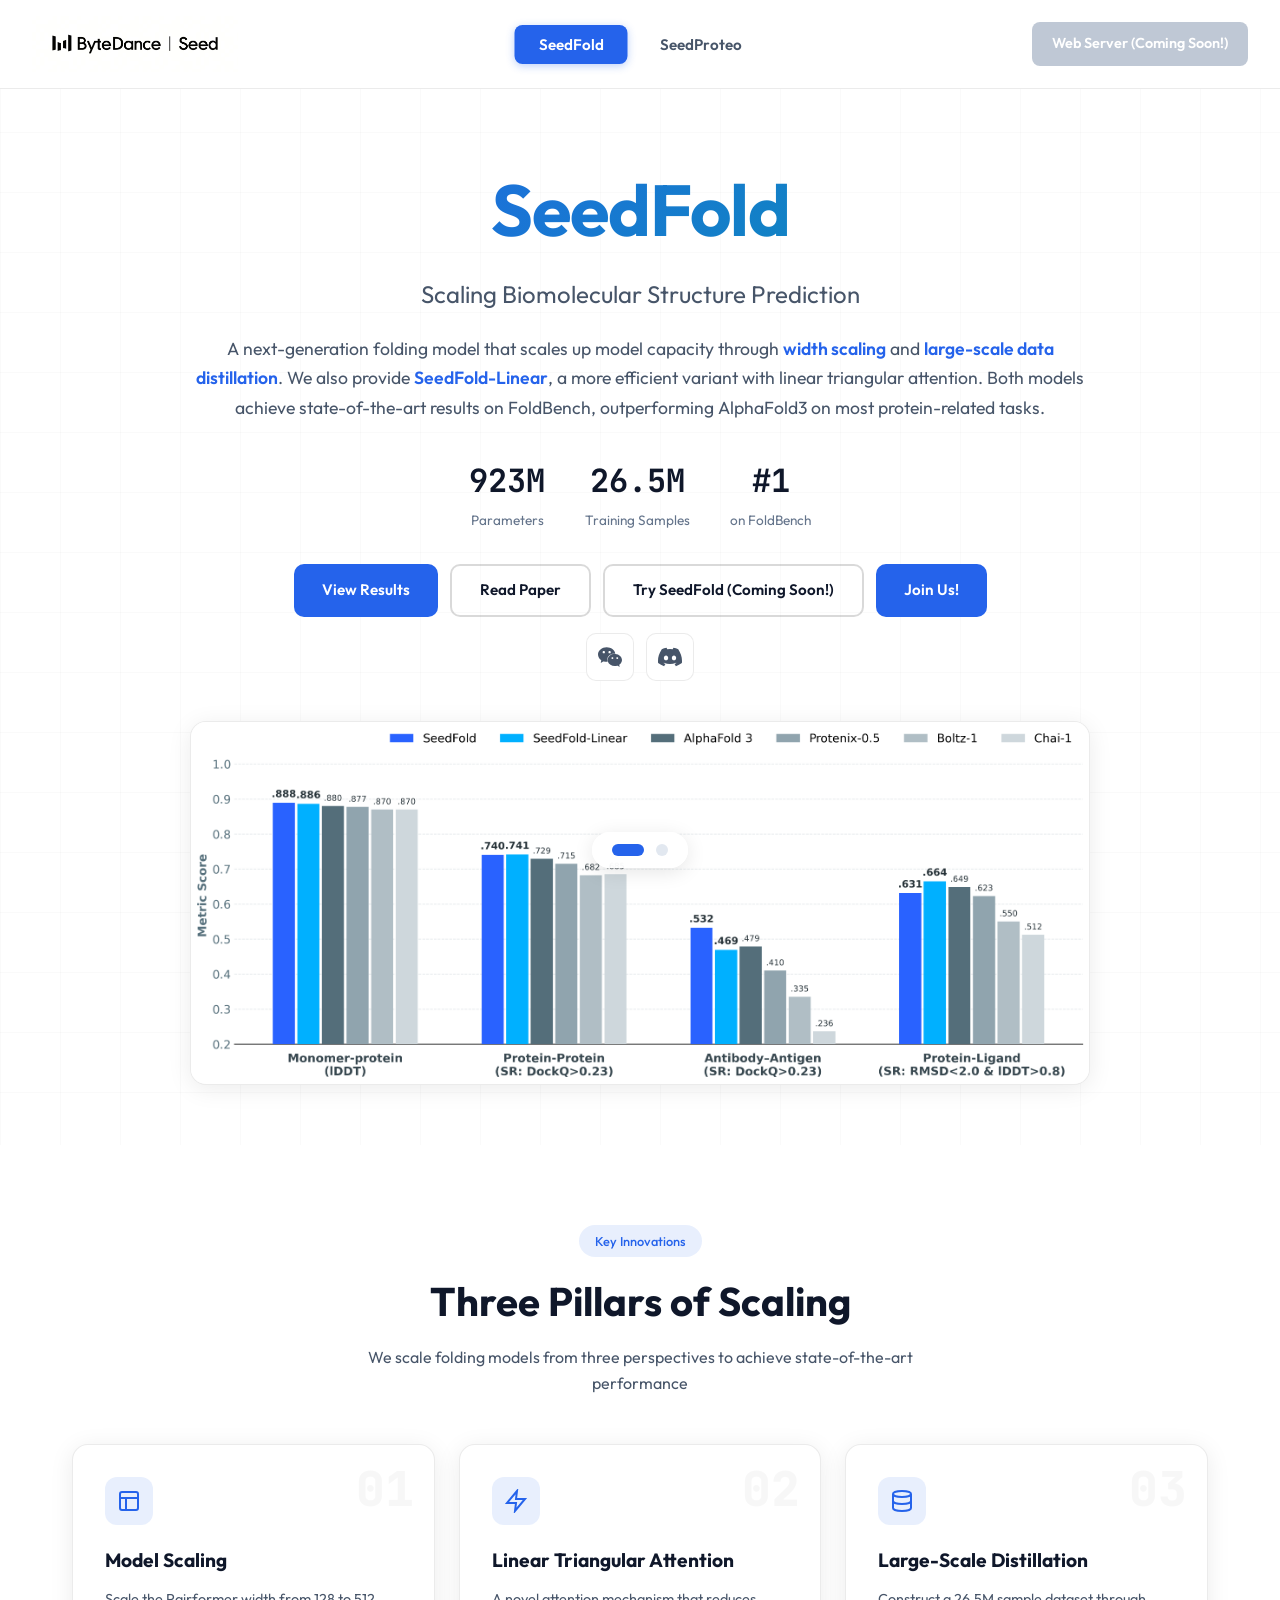
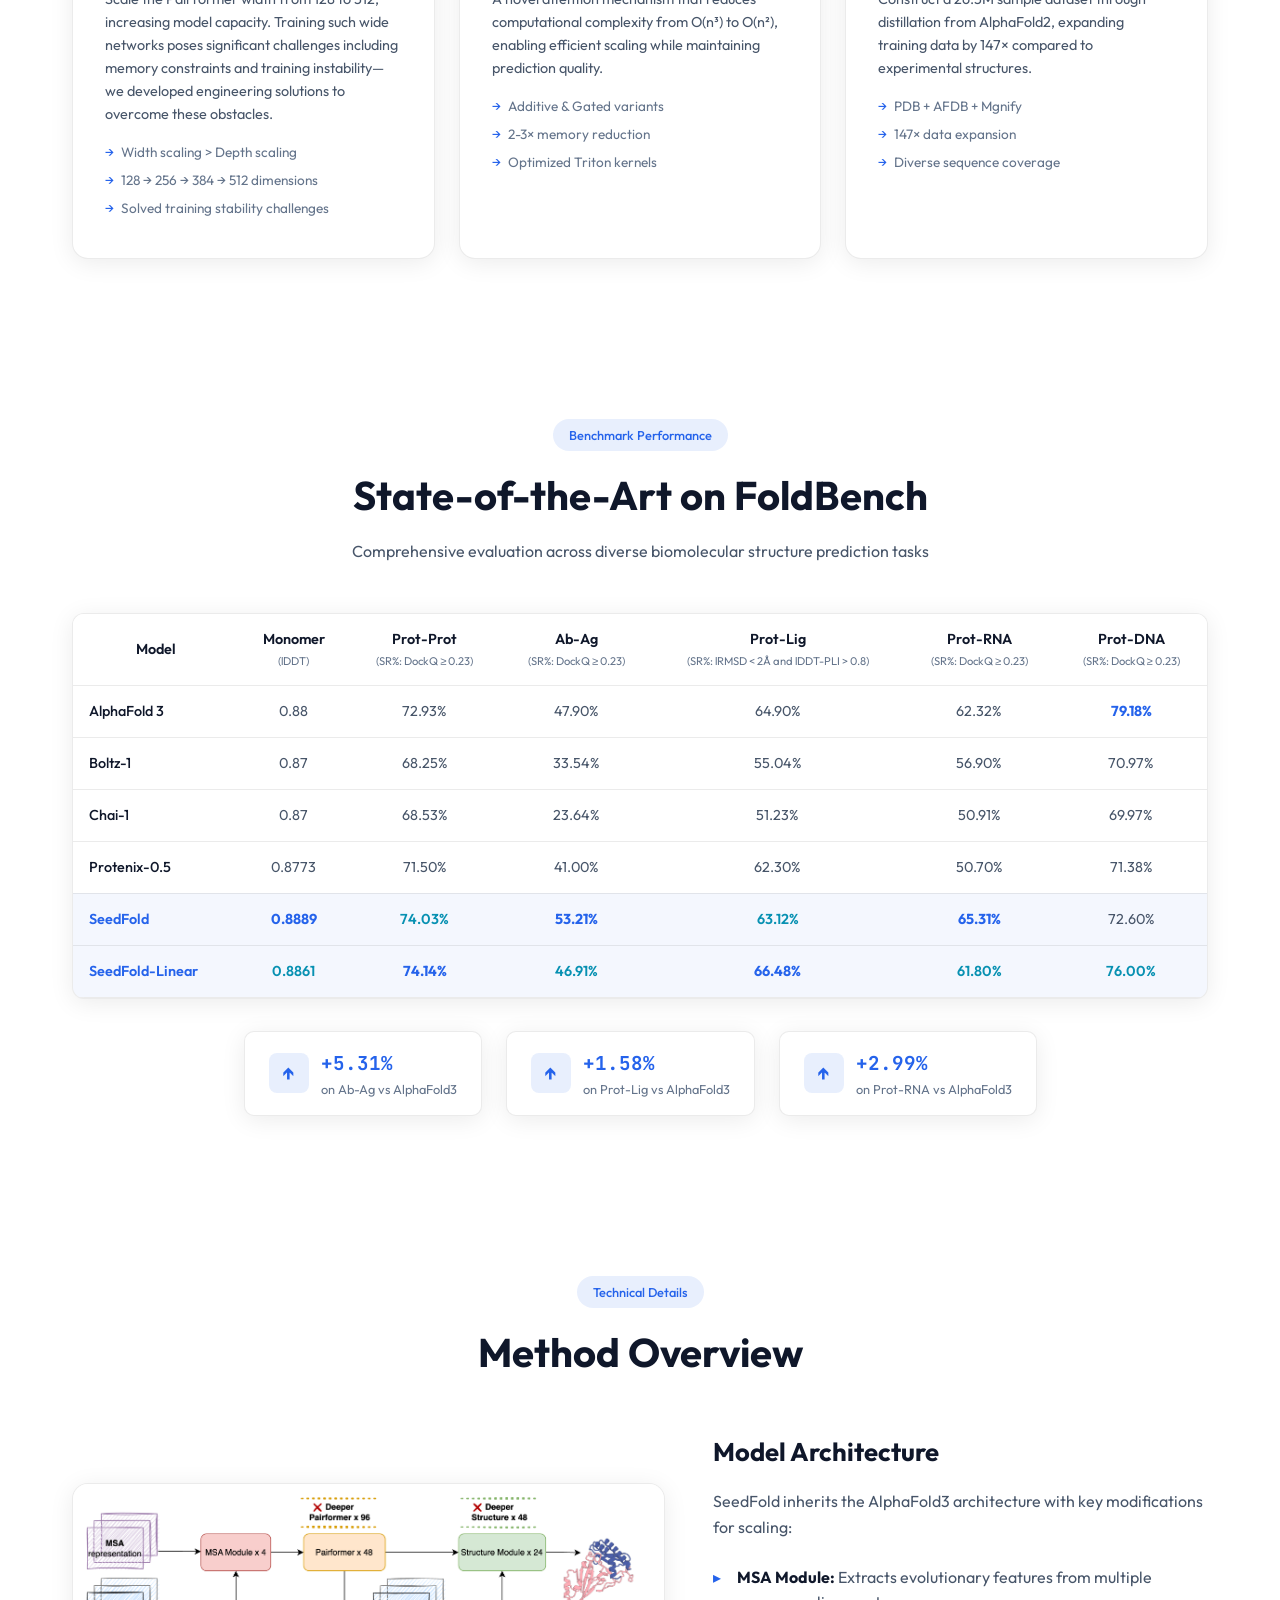
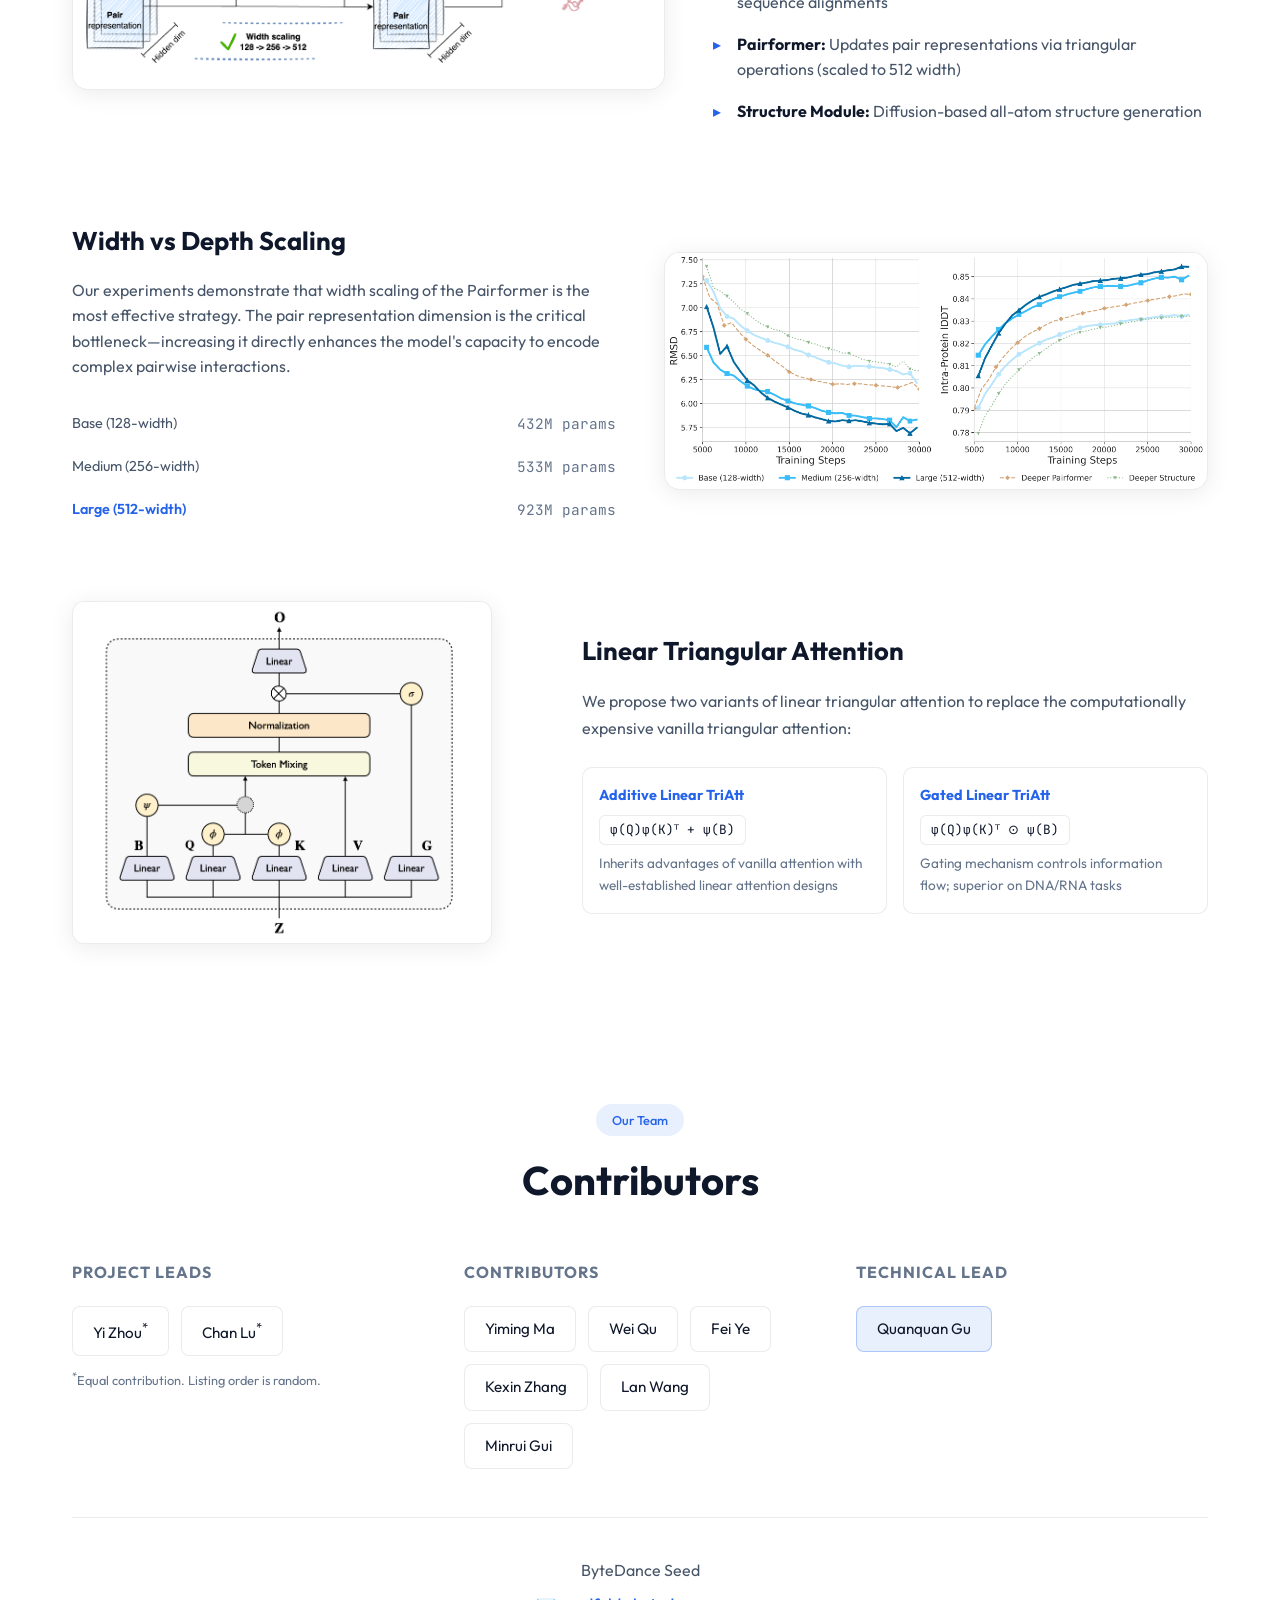
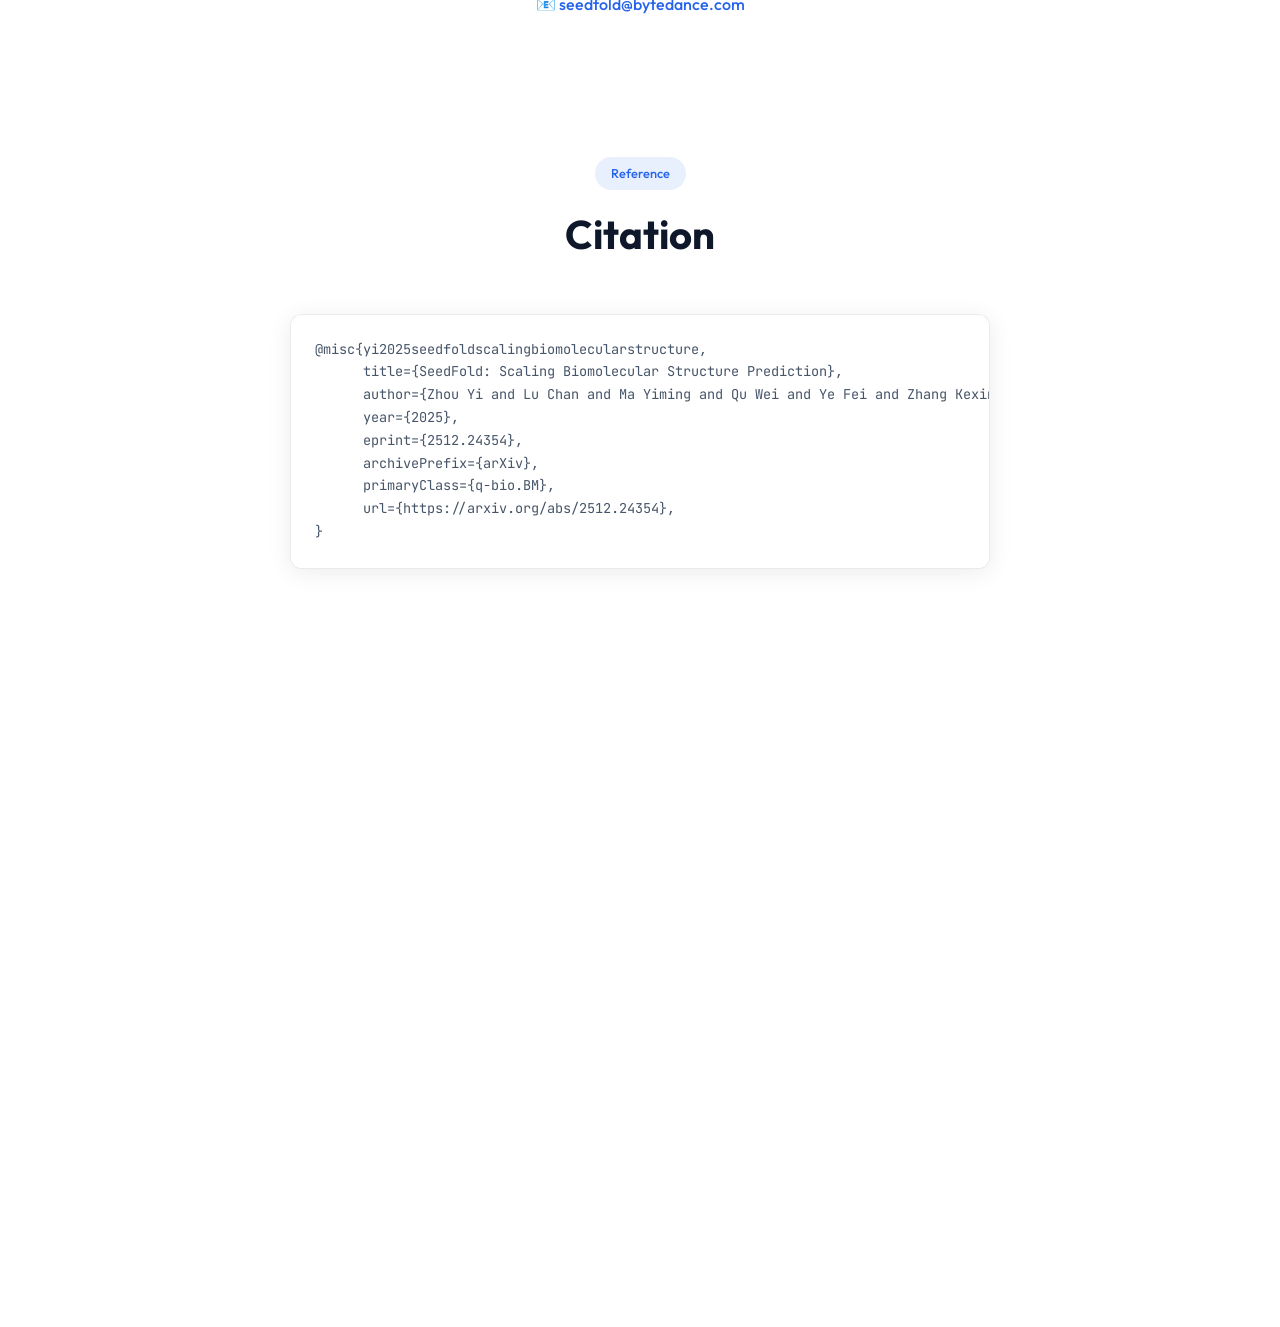
==== commit c601309d: "update email, jd, citation" ====
--- a/index.html
+++ b/index.html
@@ -74,6 +74,7 @@
                                 <span class="btn btn-secondary disabled">
                                     <span>Try SeedFold (Coming Soon!)</span>
                                 </span>
+                                <a href="https://job.toutiao.com/s/xt7b-QX1bTc" class="btn btn-primary" target="_blank">Join Us!</a>
                             </div>
                             <div class="hero-actions-social">
                                 <button class="btn-icon" onclick="openWeChatModal('seedfold')" title="Join WeChat Group">
@@ -370,6 +371,11 @@
                         </div>
                         <div class="affiliation">
                             <p>ByteDance Seed</p>
+                            <p style="margin-top: 8px;">
+                                <a href="mailto:seedfold@bytedance.com" style="color: var(--color-seedfold); text-decoration: none; font-weight: 500;">
+                                    📧 seedfold@bytedance.com
+                                </a>
+                            </p>
                         </div>
                     </div>
                 </div>
@@ -382,12 +388,14 @@
                             <h2 class="section-title">Citation</h2>
                         </div>
                         <div class="citation-box">
-                            <pre><code>@article{seedfold2025,
-  title={SeedFold: Scaling Biomolecular Structure Prediction},
-  author={Zhou, Yi and Lu, Chan and Ma, Yiming and Qu, Wei and Ye, Fei 
-          and Zhang, Kexin and Wang, Lan and Gui, Minrui and Gu, Quanquan},
-  journal={arXiv preprint},
-  year={2025}
+                            <pre><code>@misc{yi2025seedfoldscalingbiomolecularstructure,
+      title={SeedFold: Scaling Biomolecular Structure Prediction}, 
+      author={Zhou Yi and Lu Chan and Ma Yiming and Qu Wei and Ye Fei and Zhang Kexin and Wang Lan and Gui Minrui and Gu Quanquan},
+      year={2025},
+      eprint={2512.24354},
+      archivePrefix={arXiv},
+      primaryClass={q-bio.BM},
+      url={https://arxiv.org/abs/2512.24354}, 
 }</code></pre>
                         </div>
                     </div>
@@ -431,6 +439,7 @@
                                 <span class="btn btn-secondary disabled">
                                     <span>Try SeedProteo (Coming Soon!)</span>
                                 </span>
+                                <a href="https://job.toutiao.com/s/xt7b-QX1bTc" class="btn btn-primary" style="background: #7c3aed;" target="_blank">Join Us!</a>
                             </div>
                             <div class="hero-actions-social">
                                 <button class="btn-icon" onclick="openWeChatModal('seedproteo')" title="Join WeChat Group">
@@ -726,6 +735,11 @@
                         </div>
                         <div class="affiliation">
                             <p>ByteDance Seed</p>
+                            <p style="margin-top: 8px;">
+                                <a href="mailto:seedfold@bytedance.com" style="color: #7c3aed; text-decoration: none; font-weight: 500;">
+                                    📧 seedfold@bytedance.com
+                                </a>
+                            </p>
                         </div>
                     </div>
                 </div>
@@ -738,12 +752,14 @@
                             <h2 class="section-title">Citation</h2>
                         </div>
                         <div class="citation-box">
-                            <pre><code>@article{qu2025seedproteo,
-  title={SeedProteo: Accurate De Novo All-Atom Design of Protein Binders},
-  author={Qu, Wei and Ma, Yiming and Ye, Fei and Lu, Chan and Zhou, Yi 
-          and Zhang, Kexin and Wang, Lan and Gui, Minrui and Gu, Quanquan},
-  journal={arXiv preprint},
-  year={2025}
+                            <pre><code>@misc{wei2025seedproteoaccuratenovoallatom,
+      title={SeedProteo: Accurate De Novo All-Atom Design of Protein Binders}, 
+      author={Qu Wei and Ma Yiming and Ye Fei and Lu Chan and Zhou Yi and Zhang Kexin and Wang Lan and Gui Minrui and Gu Quanquan},
+      year={2025},
+      eprint={2512.24192},
+      archivePrefix={arXiv},
+      primaryClass={q-bio.BM},
+      url={https://arxiv.org/abs/2512.24192}, 
 }</code></pre>
                         </div>
                     </div>
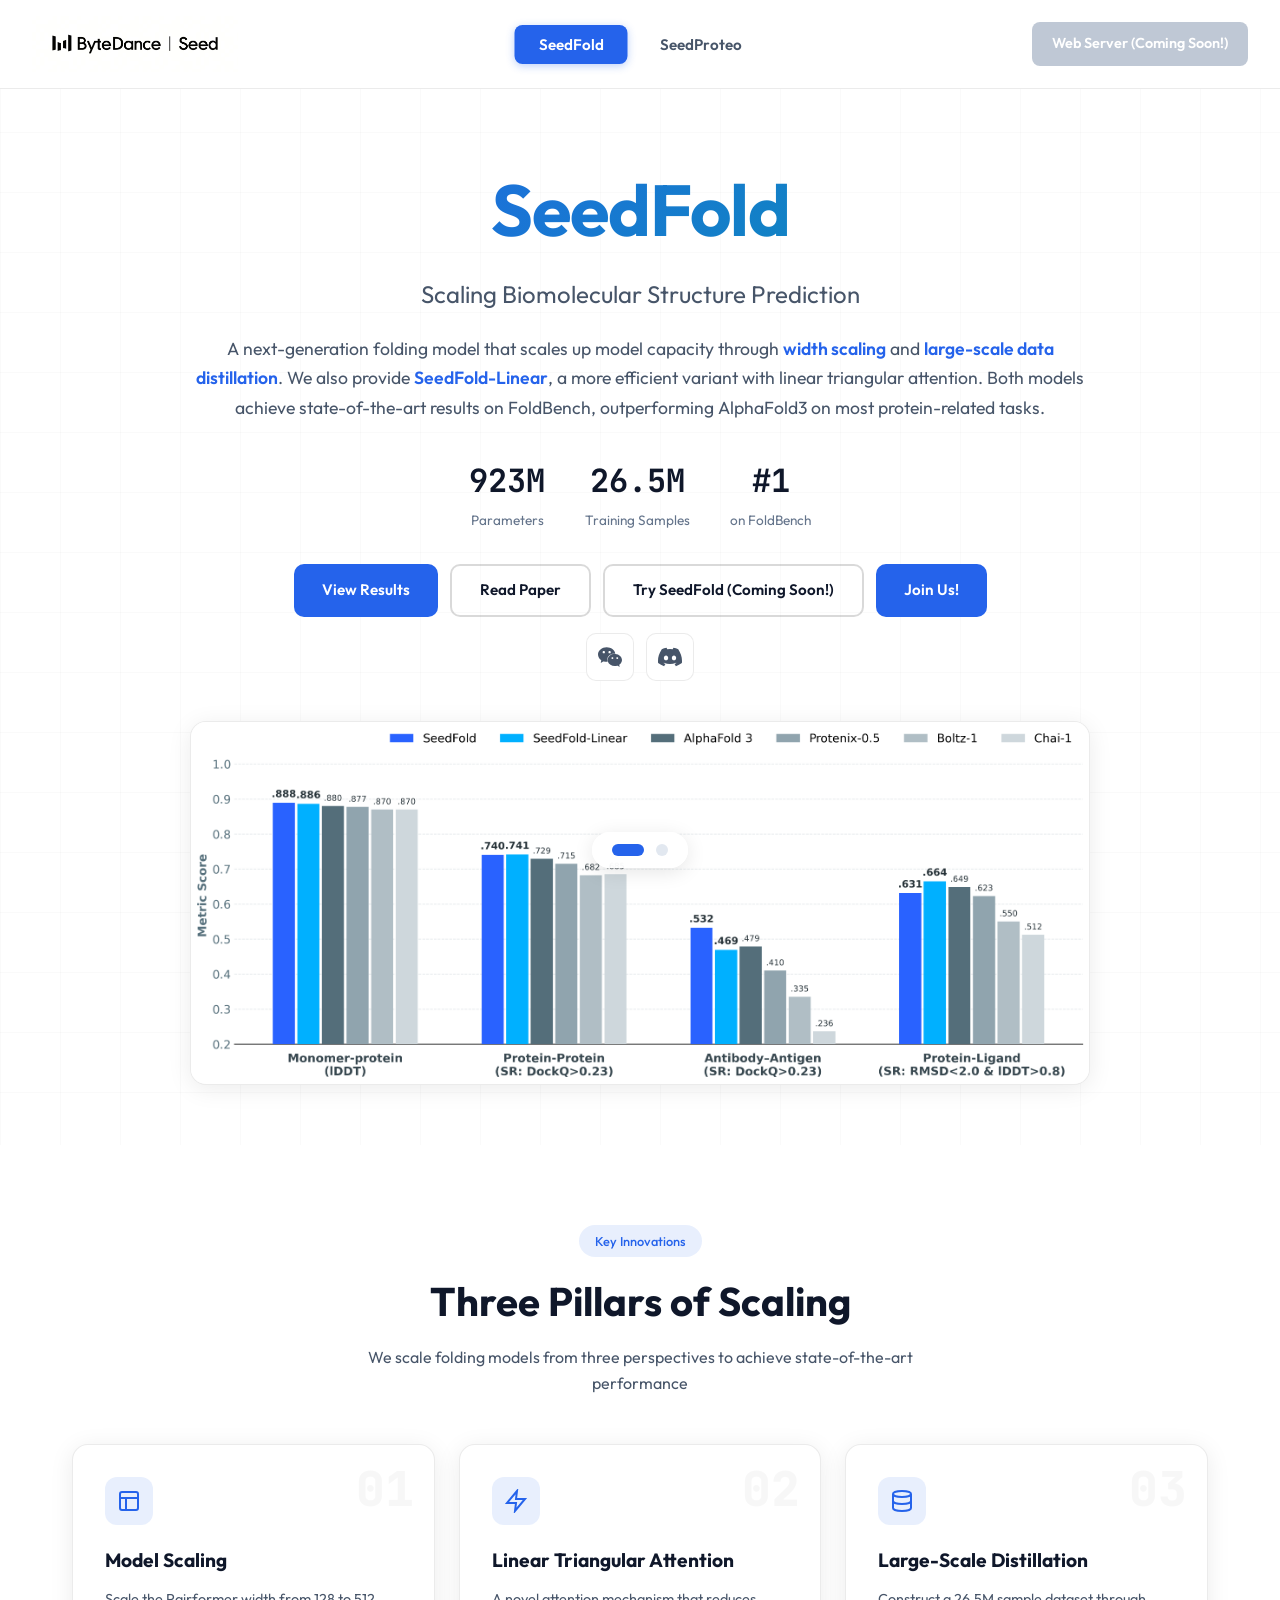
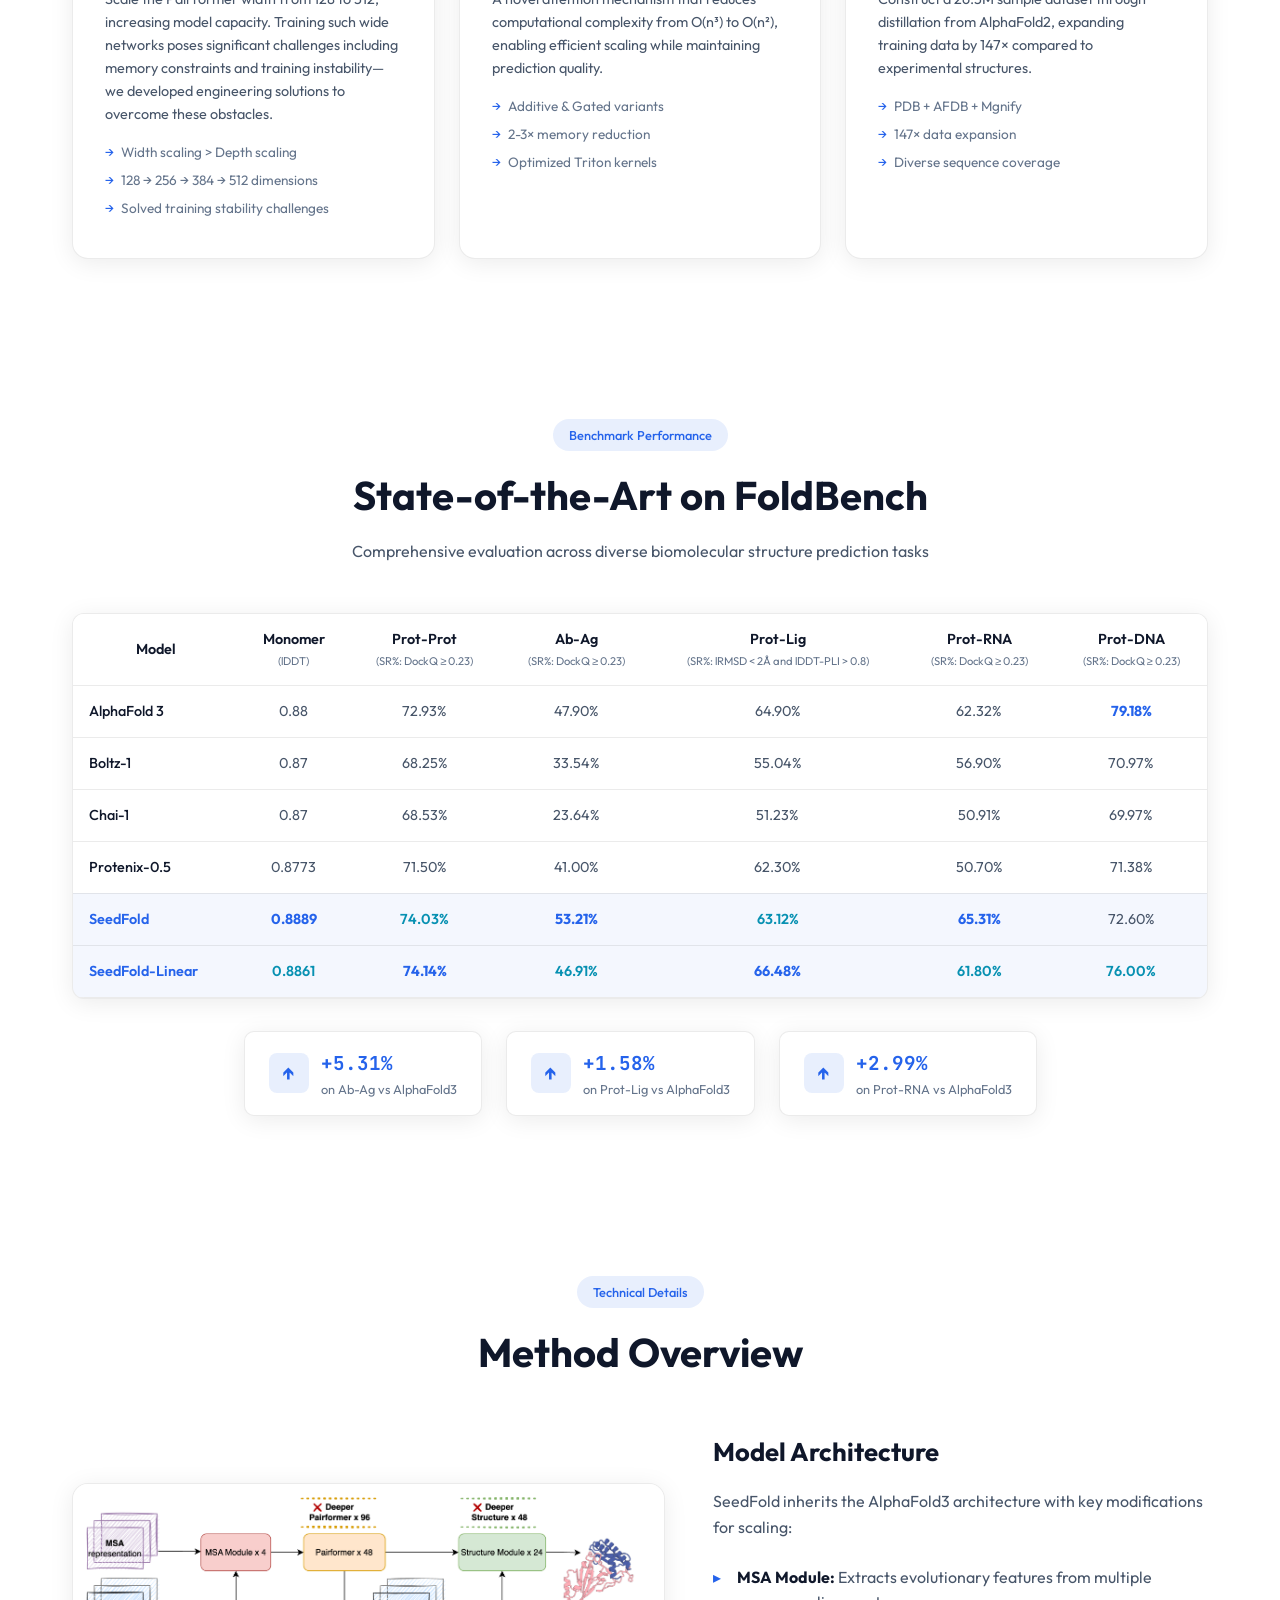
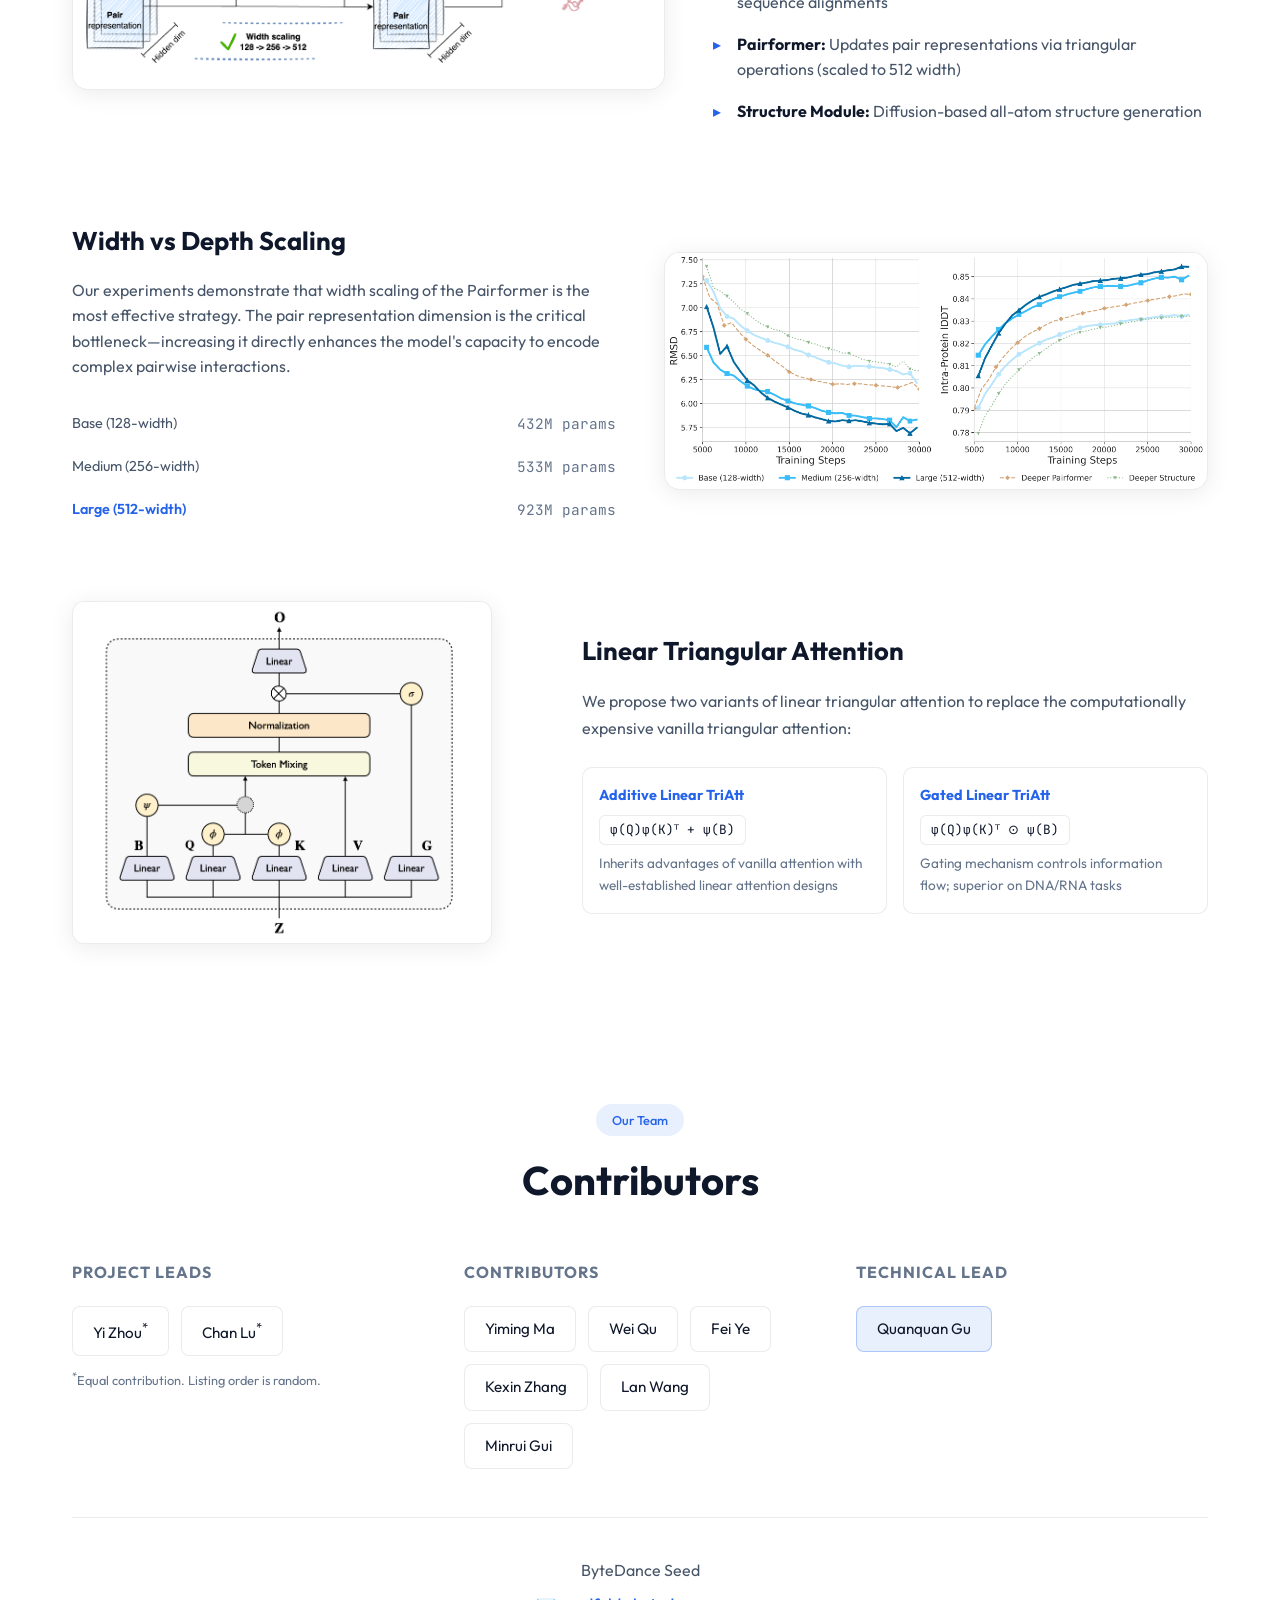
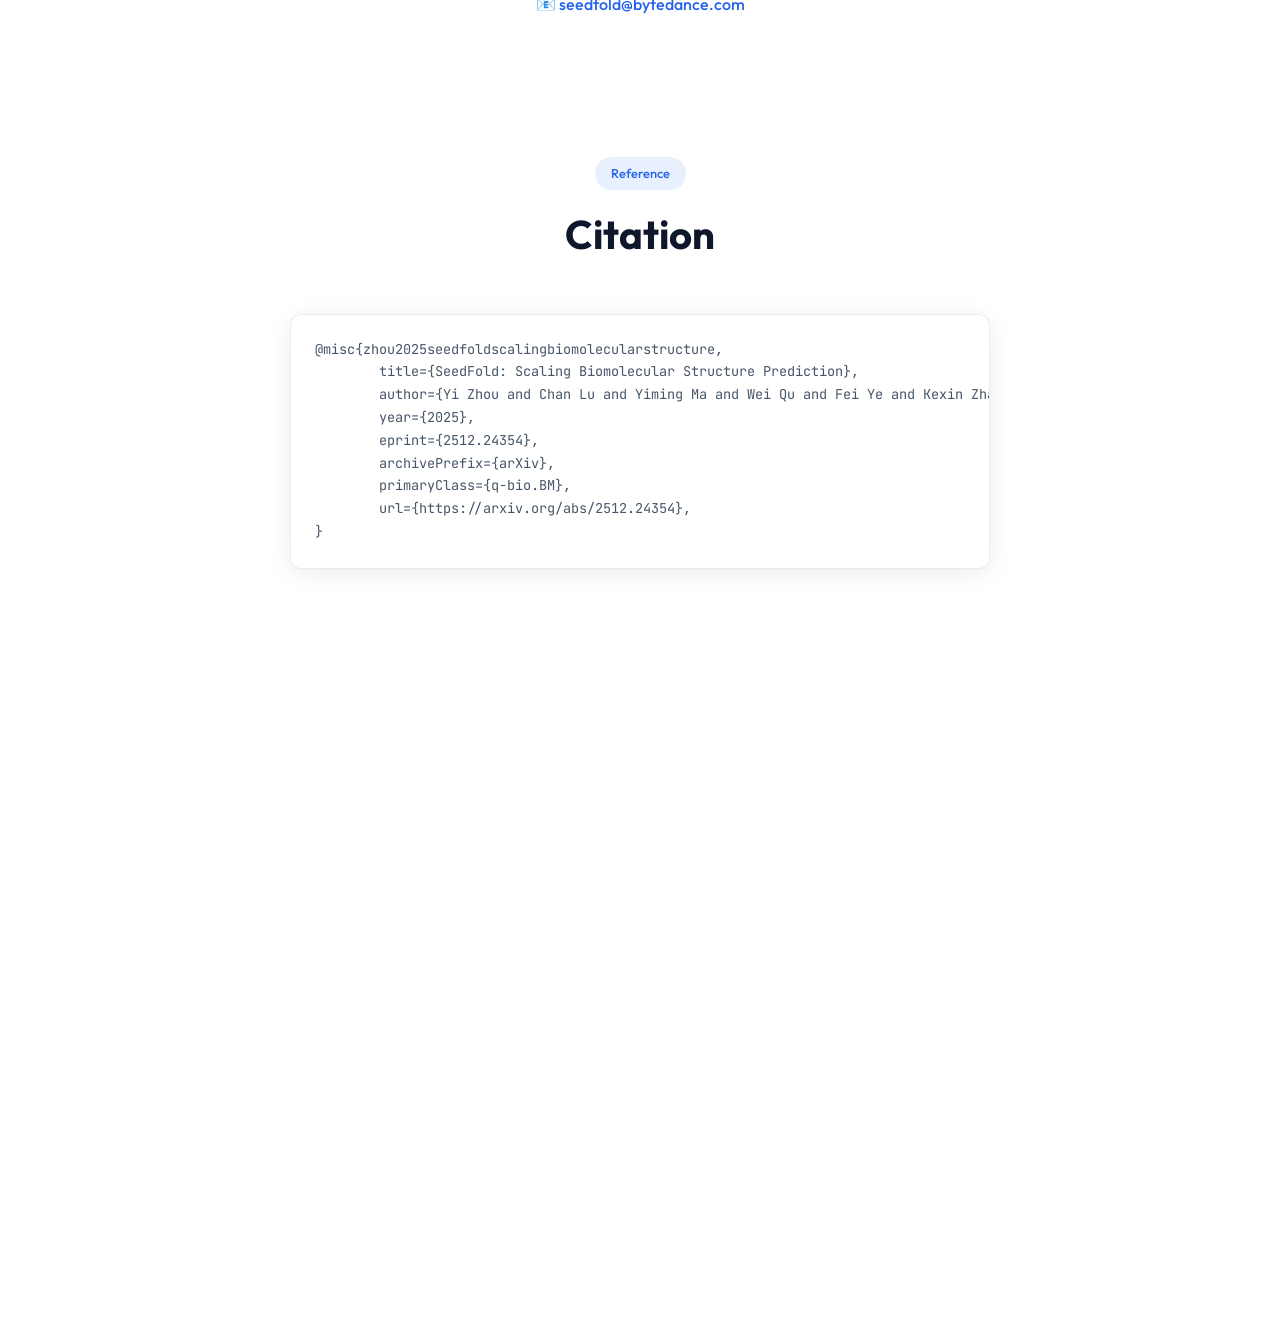
==== commit 117b4243: "update citation" ====
--- a/index.html
+++ b/index.html
@@ -388,14 +388,14 @@
                             <h2 class="section-title">Citation</h2>
                         </div>
                         <div class="citation-box">
-                            <pre><code>@misc{yi2025seedfoldscalingbiomolecularstructure,
-      title={SeedFold: Scaling Biomolecular Structure Prediction}, 
-      author={Zhou Yi and Lu Chan and Ma Yiming and Qu Wei and Ye Fei and Zhang Kexin and Wang Lan and Gui Minrui and Gu Quanquan},
-      year={2025},
-      eprint={2512.24354},
-      archivePrefix={arXiv},
-      primaryClass={q-bio.BM},
-      url={https://arxiv.org/abs/2512.24354}, 
+                            <pre><code>@misc{zhou2025seedfoldscalingbiomolecularstructure,
+        title={SeedFold: Scaling Biomolecular Structure Prediction}, 
+        author={Yi Zhou and Chan Lu and Yiming Ma and Wei Qu and Fei Ye and Kexin Zhang and Lan Wang and Minrui Gui and Quanquan Gu},
+        year={2025},
+        eprint={2512.24354},
+        archivePrefix={arXiv},
+        primaryClass={q-bio.BM},
+        url={https://arxiv.org/abs/2512.24354}, 
 }</code></pre>
                         </div>
                     </div>
@@ -752,14 +752,14 @@
                             <h2 class="section-title">Citation</h2>
                         </div>
                         <div class="citation-box">
-                            <pre><code>@misc{wei2025seedproteoaccuratenovoallatom,
-      title={SeedProteo: Accurate De Novo All-Atom Design of Protein Binders}, 
-      author={Qu Wei and Ma Yiming and Ye Fei and Lu Chan and Zhou Yi and Zhang Kexin and Wang Lan and Gui Minrui and Gu Quanquan},
-      year={2025},
-      eprint={2512.24192},
-      archivePrefix={arXiv},
-      primaryClass={q-bio.BM},
-      url={https://arxiv.org/abs/2512.24192}, 
+                            <pre><code>@misc{qu2025seedproteoaccuratenovoallatom,
+        title={SeedProteo: Accurate De Novo All-Atom Design of Protein Binders}, 
+        author={Wei Qu and Yiming Ma and Fei Ye and Chan Lu and Yi Zhou and Kexin Zhang and Lan Wang and Minrui Gui and Quanquan Gu},
+        year={2025},
+        eprint={2512.24192},
+        archivePrefix={arXiv},
+        primaryClass={q-bio.BM},
+        url={https://arxiv.org/abs/2512.24192}, 
 }</code></pre>
                         </div>
                     </div>
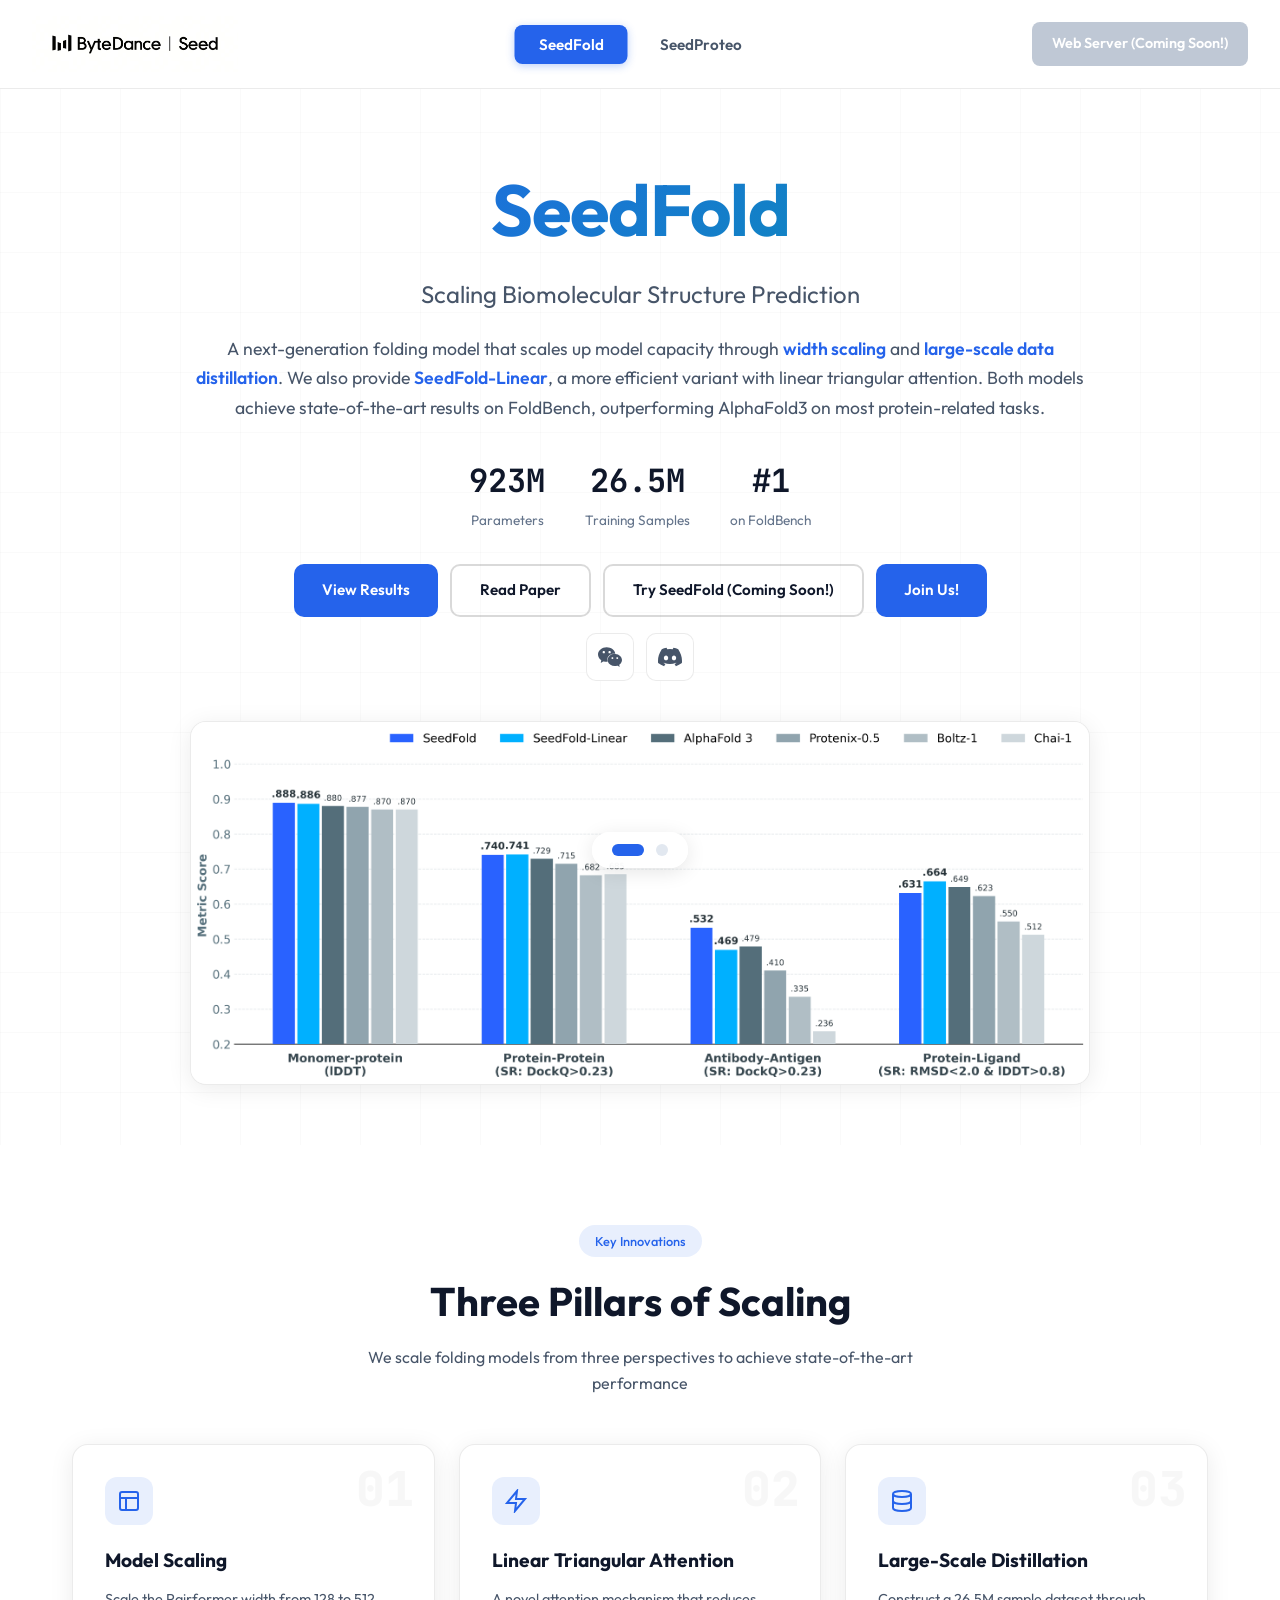
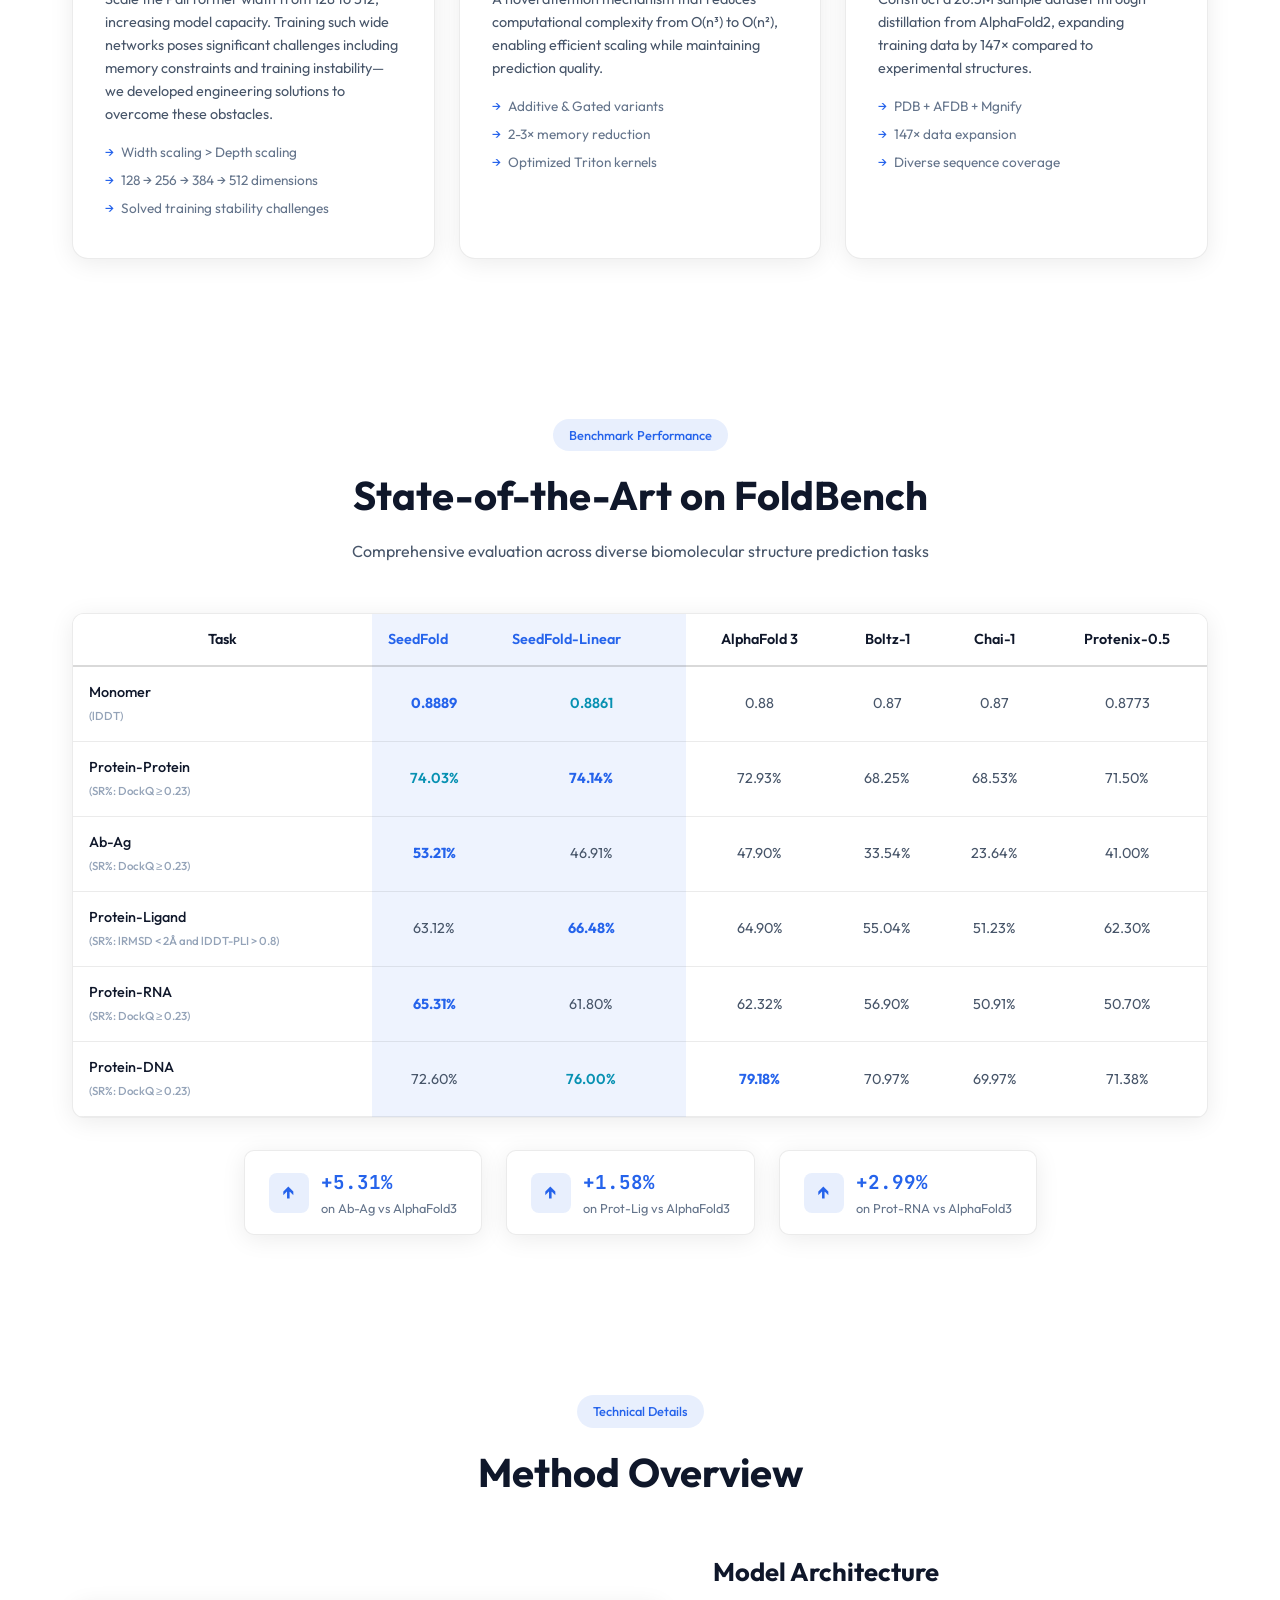
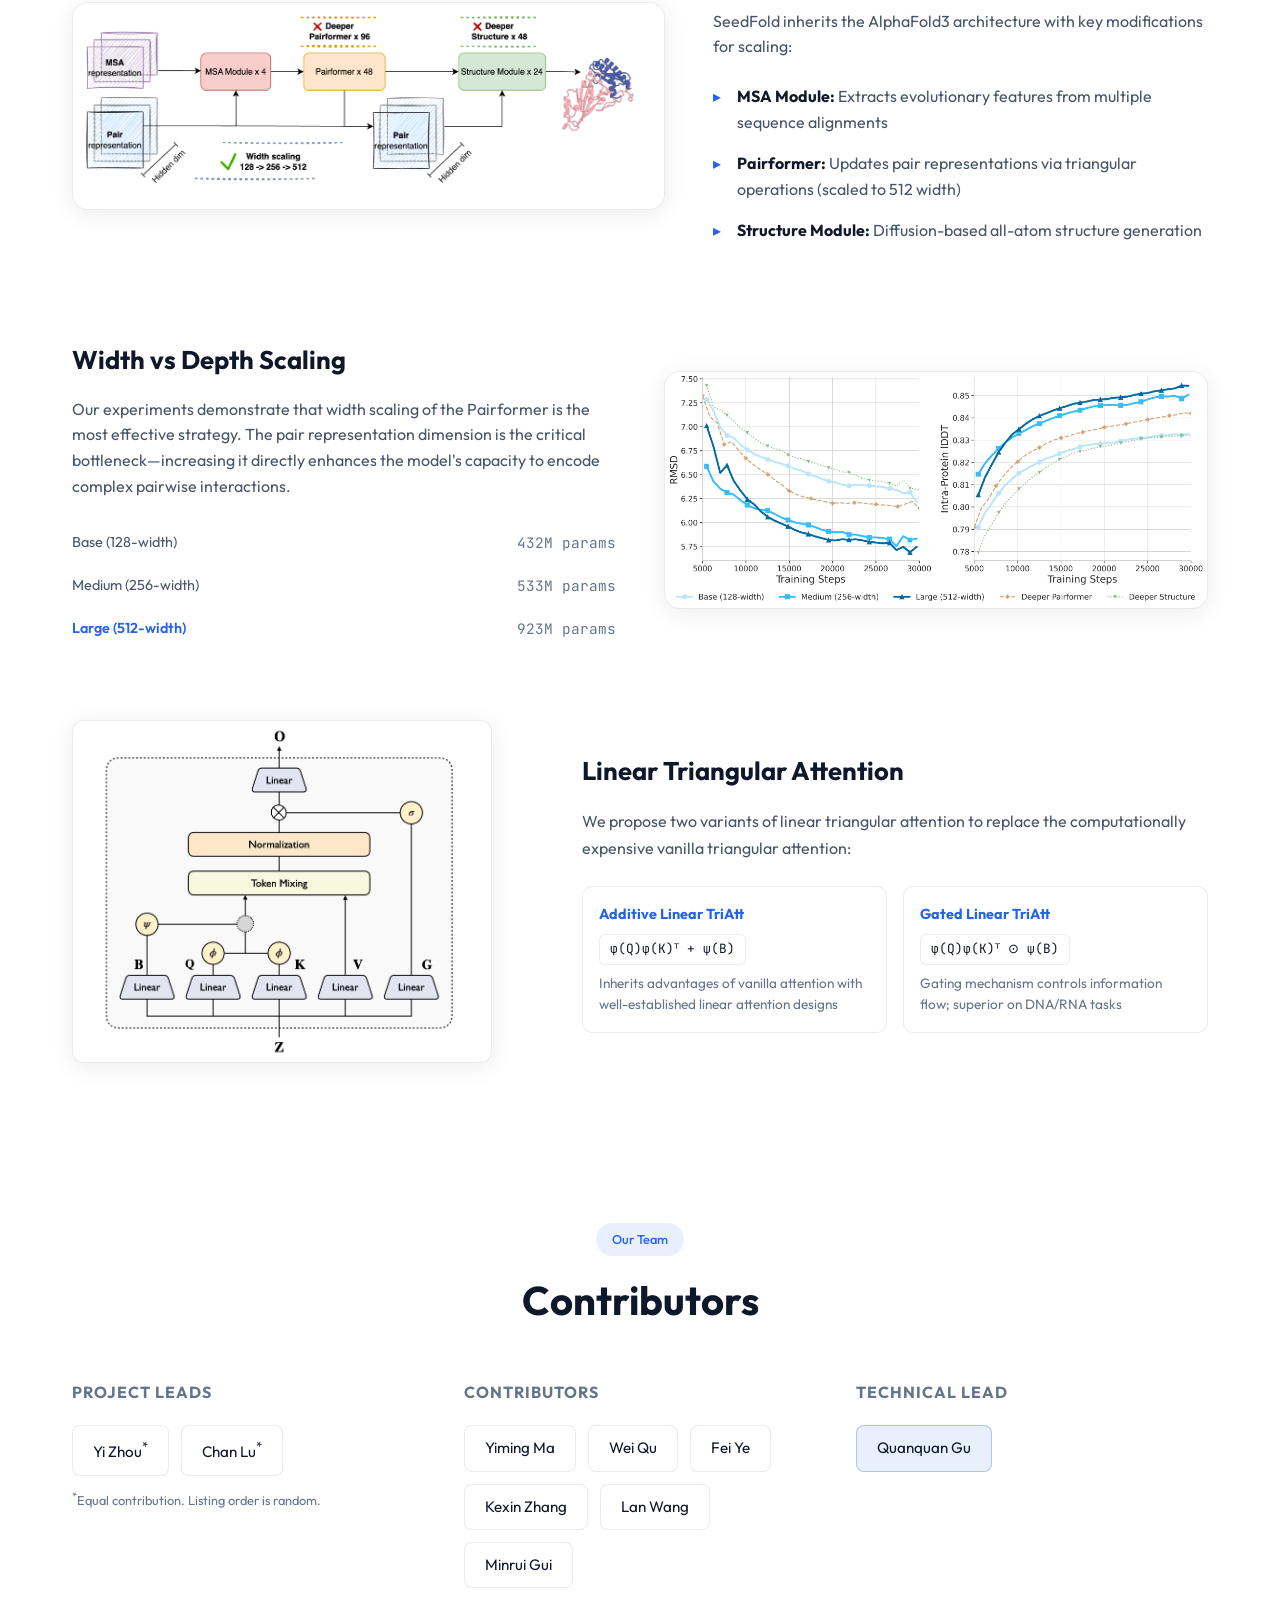
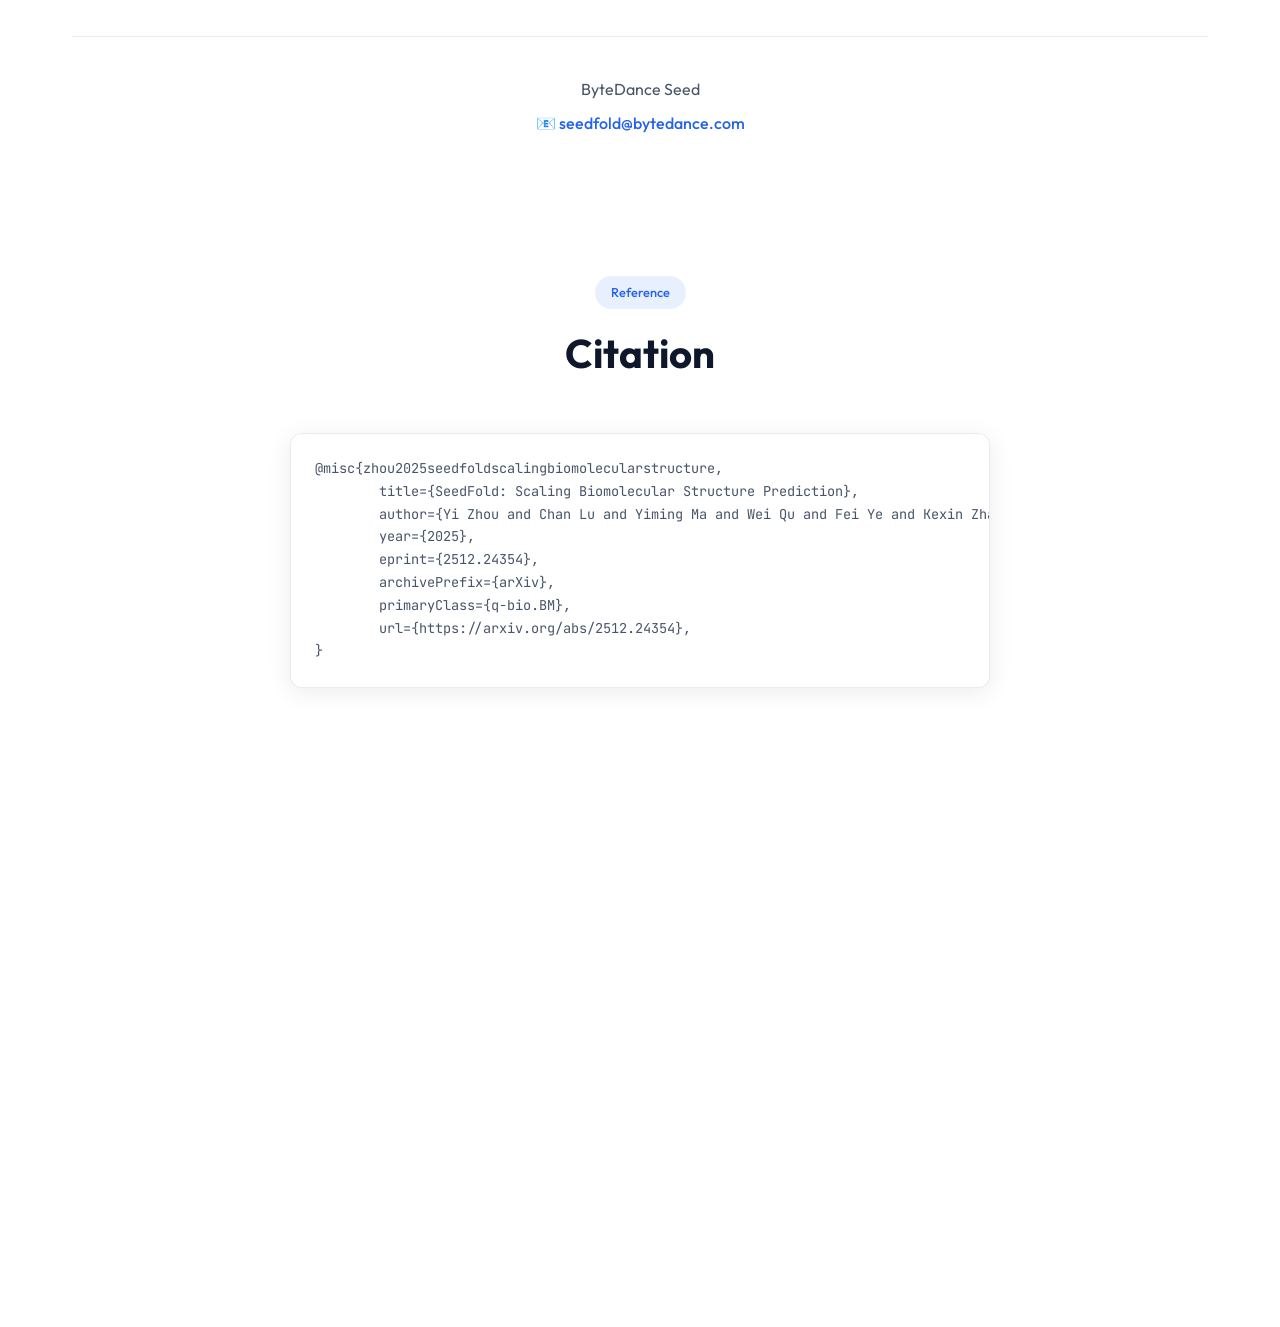
==== commit 9c087fb7: "update chart" ====
--- a/index.html
+++ b/index.html
@@ -165,69 +165,69 @@
                             <table class="results-table">
                                 <thead>
                                     <tr>
-                                        <th>Model</th>
-                                        <th>Monomer<br><span class="metric">(lDDT)</span></th>
-                                        <th>Prot-Prot<br><span class="metric">(SR%: DockQ ≥ 0.23)</span></th>
-                                        <th>Ab-Ag<br><span class="metric">(SR%: DockQ ≥ 0.23)</span></th>
-                                        <th>Prot-Lig<br><span class="metric">(SR%: lRMSD < 2Å and lDDT-PLI > 0.8)</span></th>
-                                        <th>Prot-RNA<br><span class="metric">(SR%: DockQ ≥ 0.23)</span></th>
-                                        <th>Prot-DNA<br><span class="metric">(SR%: DockQ ≥ 0.23)</span></th>
+                                        <th style="border-bottom: 2px solid rgba(0, 0, 0, 0.15);">Task</th>
+                                        <th class="model-name ours" style="background: rgba(37, 99, 235, 0.08); border-bottom: 2px solid rgba(0, 0, 0, 0.15);">SeedFold</th>
+                                        <th class="model-name ours" style="background: rgba(37, 99, 235, 0.08); border-bottom: 2px solid rgba(0, 0, 0, 0.15);">SeedFold-Linear</th>
+                                        <th style="border-bottom: 2px solid rgba(0, 0, 0, 0.15);">AlphaFold 3</th>
+                                        <th style="border-bottom: 2px solid rgba(0, 0, 0, 0.15);">Boltz-1</th>
+                                        <th style="border-bottom: 2px solid rgba(0, 0, 0, 0.15);">Chai-1</th>
+                                        <th style="border-bottom: 2px solid rgba(0, 0, 0, 0.15);">Protenix-0.5</th>
                                     </tr>
                                 </thead>
                                 <tbody>
                                     <tr>
-                                        <td class="model-name">AlphaFold 3</td>
+                                        <td class="model-name">Monomer<br><span class="metric" style="color: #94a3b8; font-size: 0.8em;">(lDDT)</span></td>
+                                        <td class="best" style="background: rgba(37, 99, 235, 0.08);">0.8889</td>
+                                        <td class="second" style="background: rgba(37, 99, 235, 0.08);">0.8861</td>
                                         <td>0.88</td>
+                                        <td>0.87</td>
+                                        <td>0.87</td>
+                                        <td>0.8773</td>
+                                    </tr>
+                                    <tr>
+                                        <td class="model-name">Protein-Protein<br><span class="metric" style="color: #94a3b8; font-size: 0.8em;">(SR%: DockQ ≥ 0.23)</span></td>
+                                        <td class="second" style="background: rgba(37, 99, 235, 0.08);">74.03%</td>
+                                        <td class="best" style="background: rgba(37, 99, 235, 0.08);">74.14%</td>
                                         <td>72.93%</td>
+                                        <td>68.25%</td>
+                                        <td>68.53%</td>
+                                        <td>71.50%</td>
+                                    </tr>
+                                    <tr>
+                                        <td class="model-name">Ab-Ag<br><span class="metric" style="color: #94a3b8; font-size: 0.8em;">(SR%: DockQ ≥ 0.23)</span></td>
+                                        <td class="best" style="background: rgba(37, 99, 235, 0.08);">53.21%</td>
+                                        <td style="background: rgba(37, 99, 235, 0.08);">46.91%</td>
                                         <td>47.90%</td>
+                                        <td>33.54%</td>
+                                        <td>23.64%</td>
+                                        <td>41.00%</td>
+                                    </tr>
+                                    <tr>
+                                        <td class="model-name">Protein-Ligand<br><span class="metric" style="color: #94a3b8; font-size: 0.8em;">(SR%: lRMSD < 2Å and lDDT-PLI > 0.8)</span></td>
+                                        <td style="background: rgba(37, 99, 235, 0.08);">63.12%</td>
+                                        <td class="best" style="background: rgba(37, 99, 235, 0.08);">66.48%</td>
                                         <td>64.90%</td>
+                                        <td>55.04%</td>
+                                        <td>51.23%</td>
+                                        <td>62.30%</td>
+                                    </tr>
+                                    <tr>
+                                        <td class="model-name">Protein-RNA<br><span class="metric" style="color: #94a3b8; font-size: 0.8em;">(SR%: DockQ ≥ 0.23)</span></td>
+                                        <td class="best" style="background: rgba(37, 99, 235, 0.08);">65.31%</td>
+                                        <td style="background: rgba(37, 99, 235, 0.08);">61.80%</td>
                                         <td>62.32%</td>
+                                        <td>56.90%</td>
+                                        <td>50.91%</td>
+                                        <td>50.70%</td>
+                                    </tr>
+                                    <tr>
+                                        <td class="model-name">Protein-DNA<br><span class="metric" style="color: #94a3b8; font-size: 0.8em;">(SR%: DockQ ≥ 0.23)</span></td>
+                                        <td style="background: rgba(37, 99, 235, 0.08);">72.60%</td>
+                                        <td class="second" style="background: rgba(37, 99, 235, 0.08);">76.00%</td>
                                         <td class="best">79.18%</td>
-                                    </tr>
-                                    <tr>
-                                        <td class="model-name">Boltz-1</td>
-                                        <td>0.87</td>
-                                        <td>68.25%</td>
-                                        <td>33.54%</td>
-                                        <td>55.04%</td>
-                                        <td>56.90%</td>
                                         <td>70.97%</td>
-                                    </tr>
-                                    <tr>
-                                        <td class="model-name">Chai-1</td>
-                                        <td>0.87</td>
-                                        <td>68.53%</td>
-                                        <td>23.64%</td>
-                                        <td>51.23%</td>
-                                        <td>50.91%</td>
                                         <td>69.97%</td>
-                                    </tr>
-                                    <tr>
-                                        <td class="model-name">Protenix-0.5</td>
-                                        <td>0.8773</td>
-                                        <td>71.50%</td>
-                                        <td>41.00%</td>
-                                        <td>62.30%</td>
-                                        <td>50.70%</td>
                                         <td>71.38%</td>
-                                    </tr>
-                                    <tr class="highlight-row">
-                                        <td class="model-name ours">SeedFold</td>
-                                        <td class="best">0.8889</td>
-                                        <td class="second">74.03%</td>
-                                        <td class="best">53.21%</td>
-                                        <td class="second">63.12%</td>
-                                        <td class="best">65.31%</td>
-                                        <td>72.60%</td>
-                                    </tr>
-                                    <tr class="highlight-row">
-                                        <td class="model-name ours">SeedFold-Linear</td>
-                                        <td class="second">0.8861</td>
-                                        <td class="best">74.14%</td>
-                                        <td class="second">46.91%</td>
-                                        <td class="best">66.48%</td>
-                                        <td class="second">61.80%</td>
-                                        <td class="second">76.00%</td>
                                     </tr>
                                 </tbody>
                             </table>
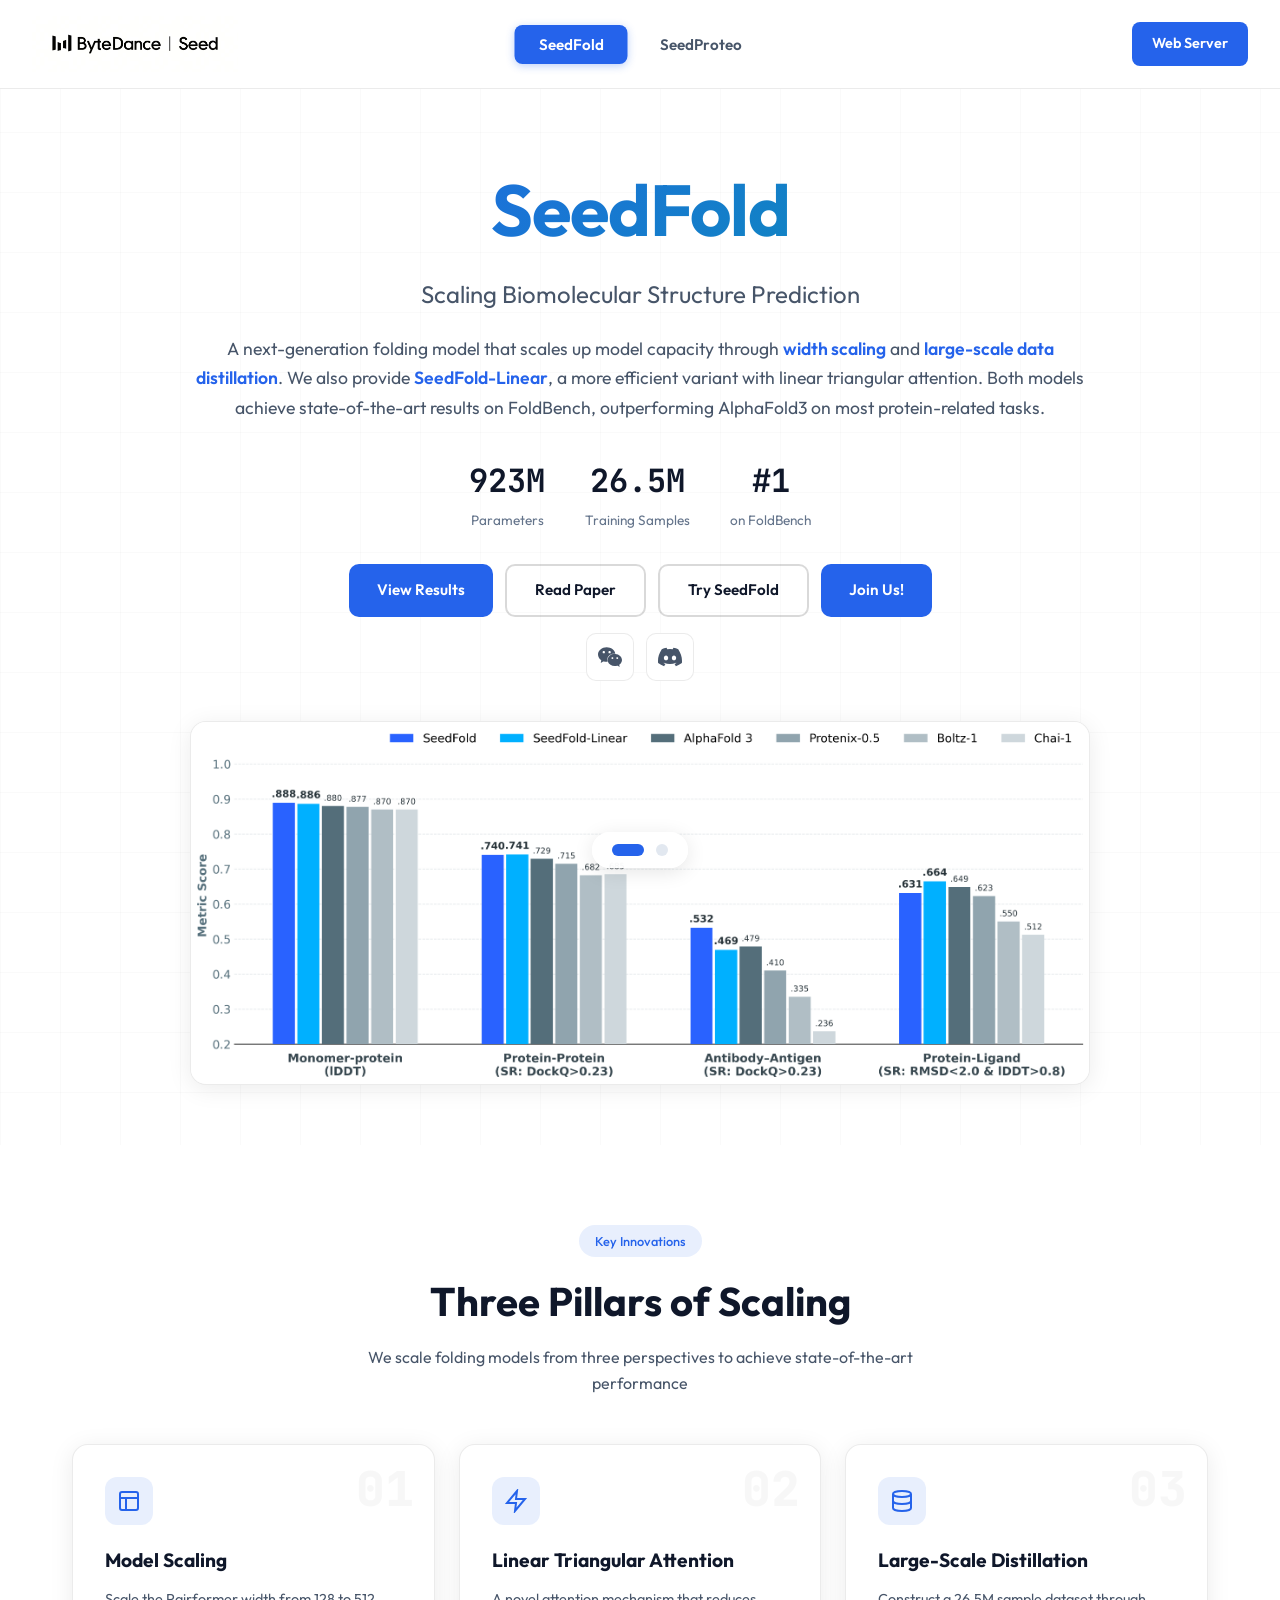
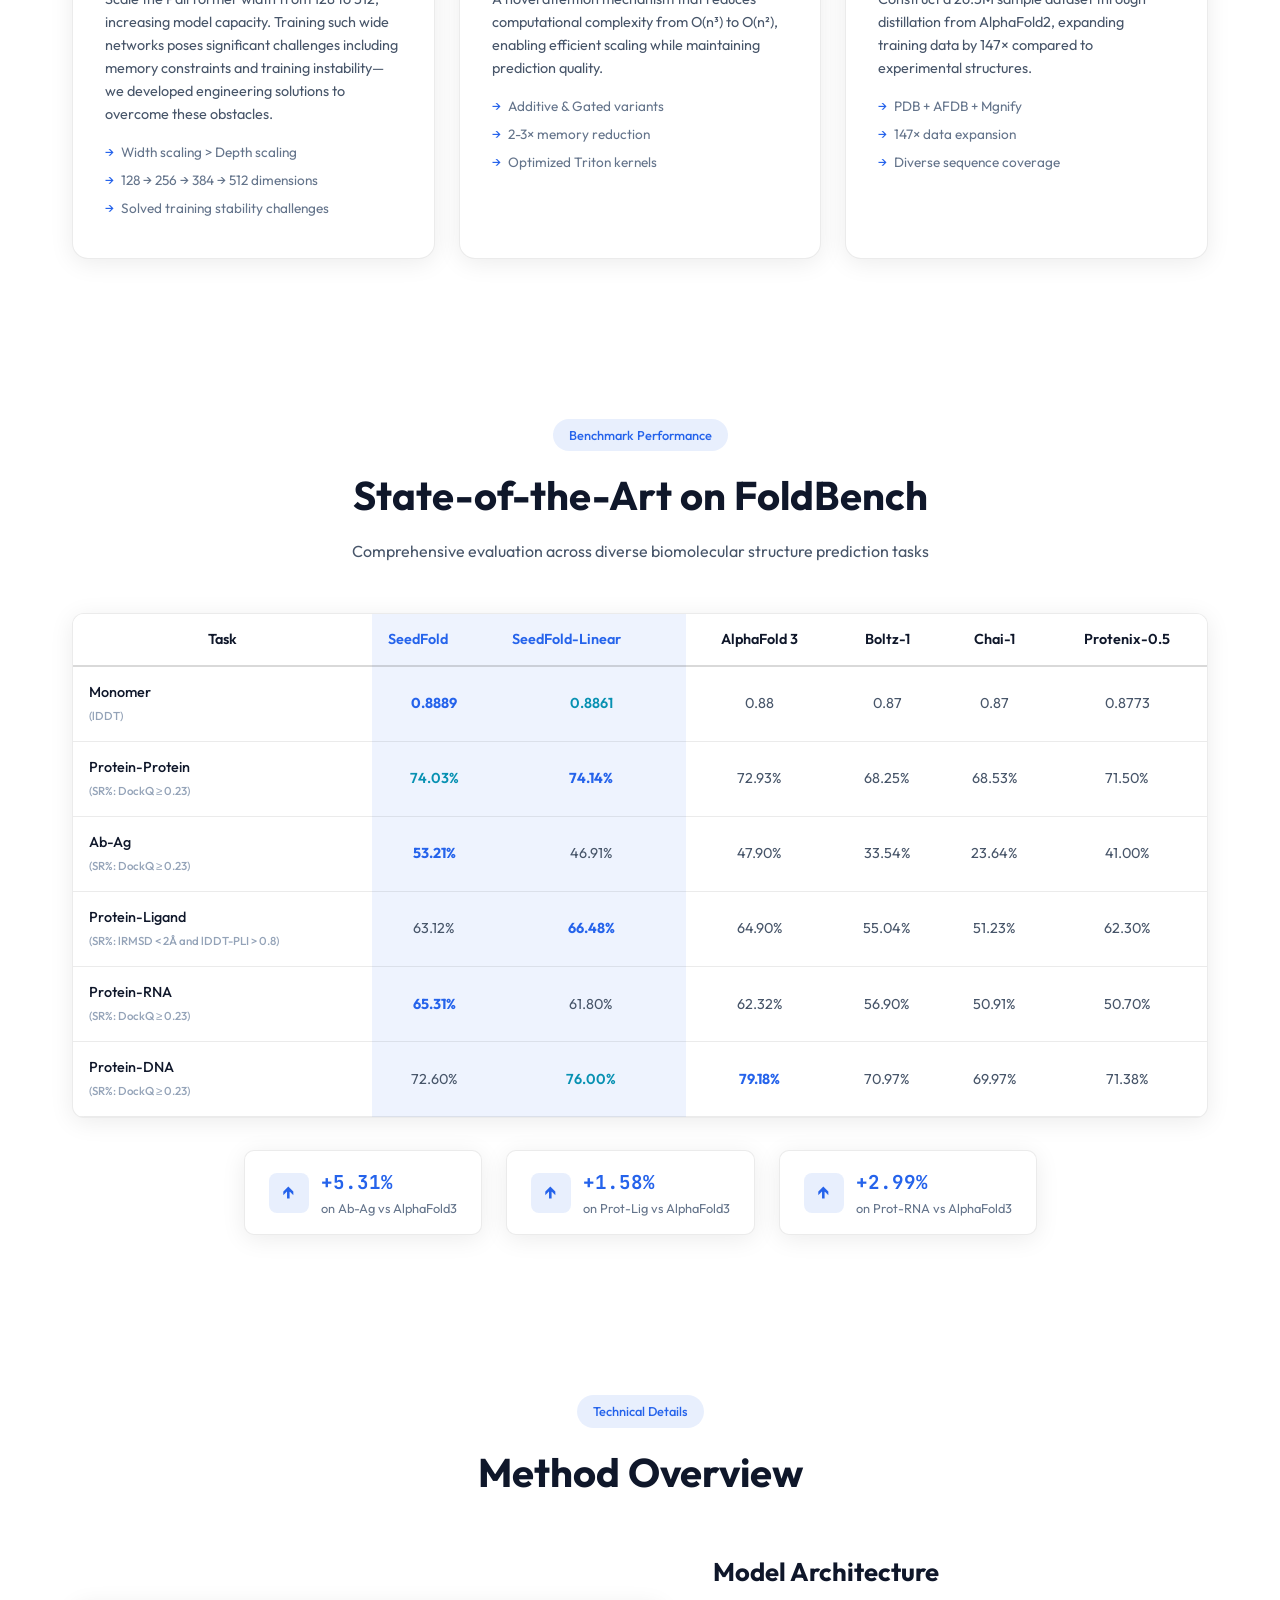
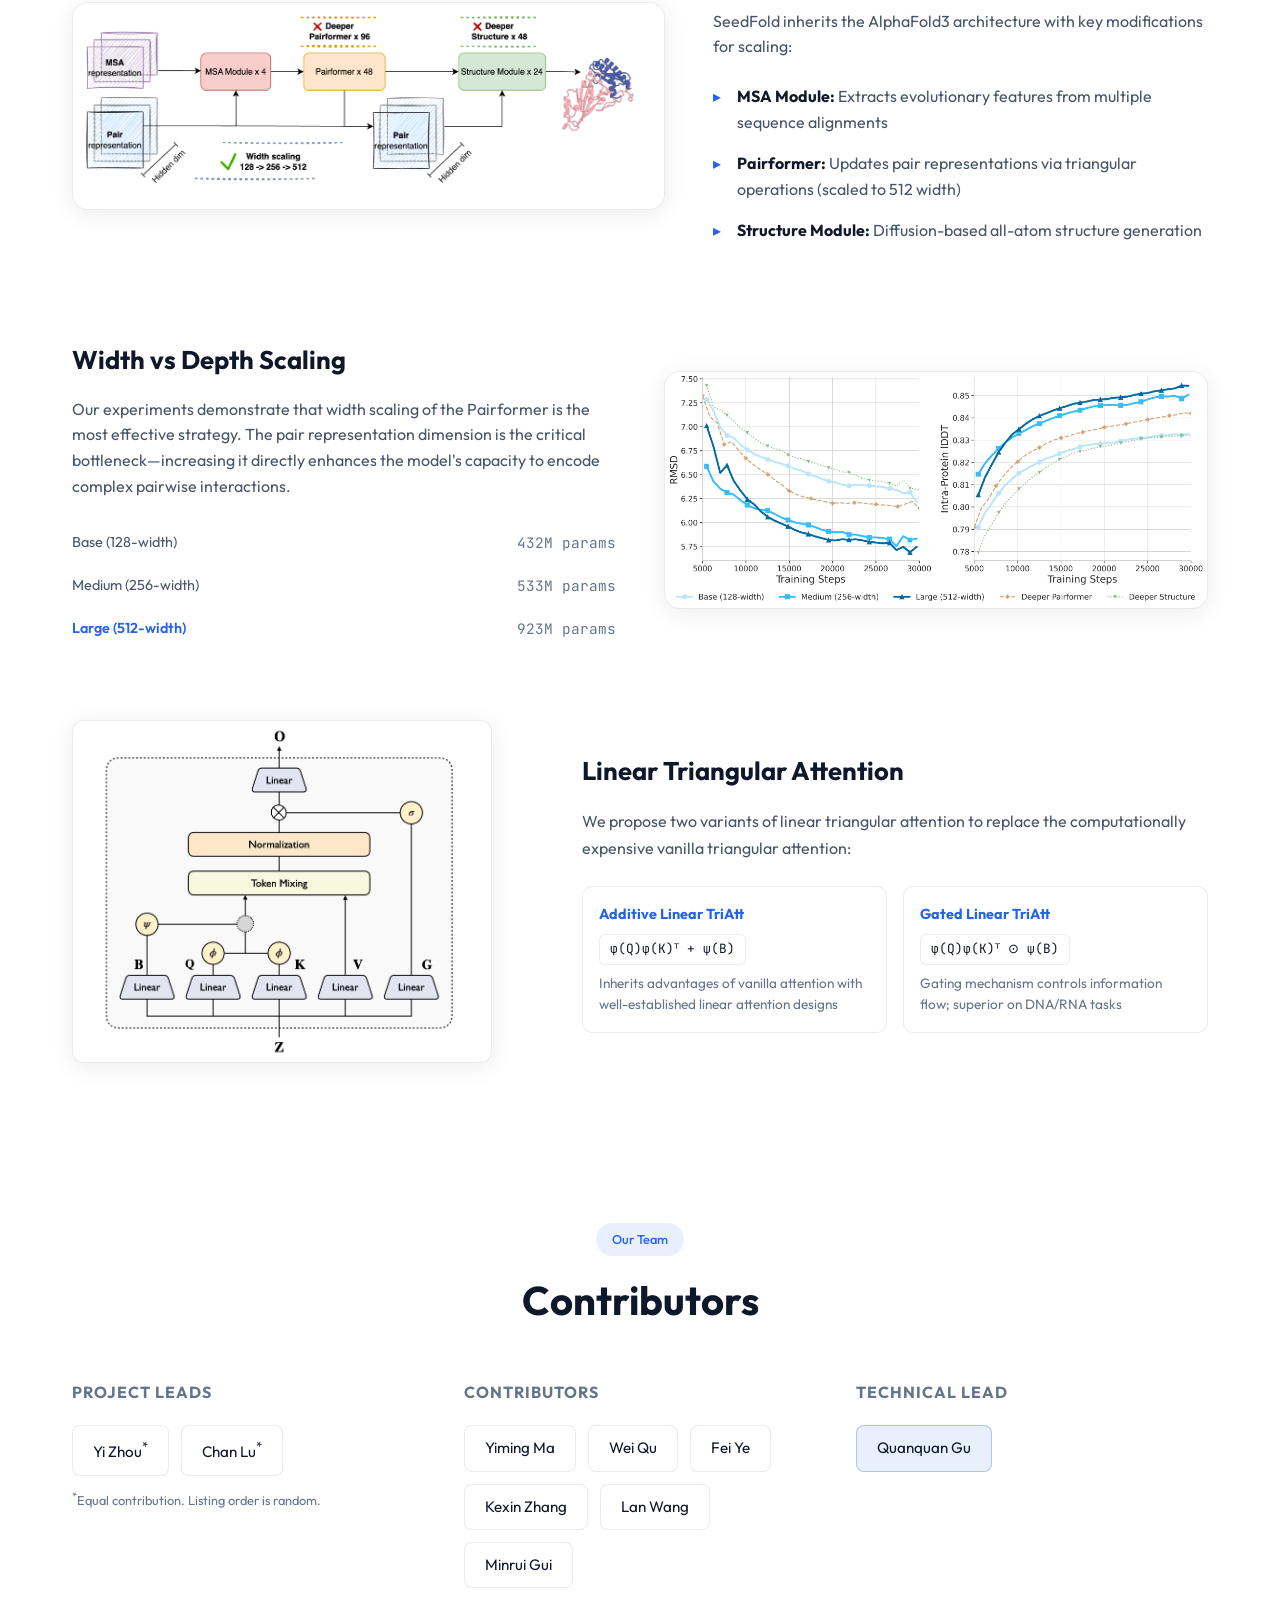
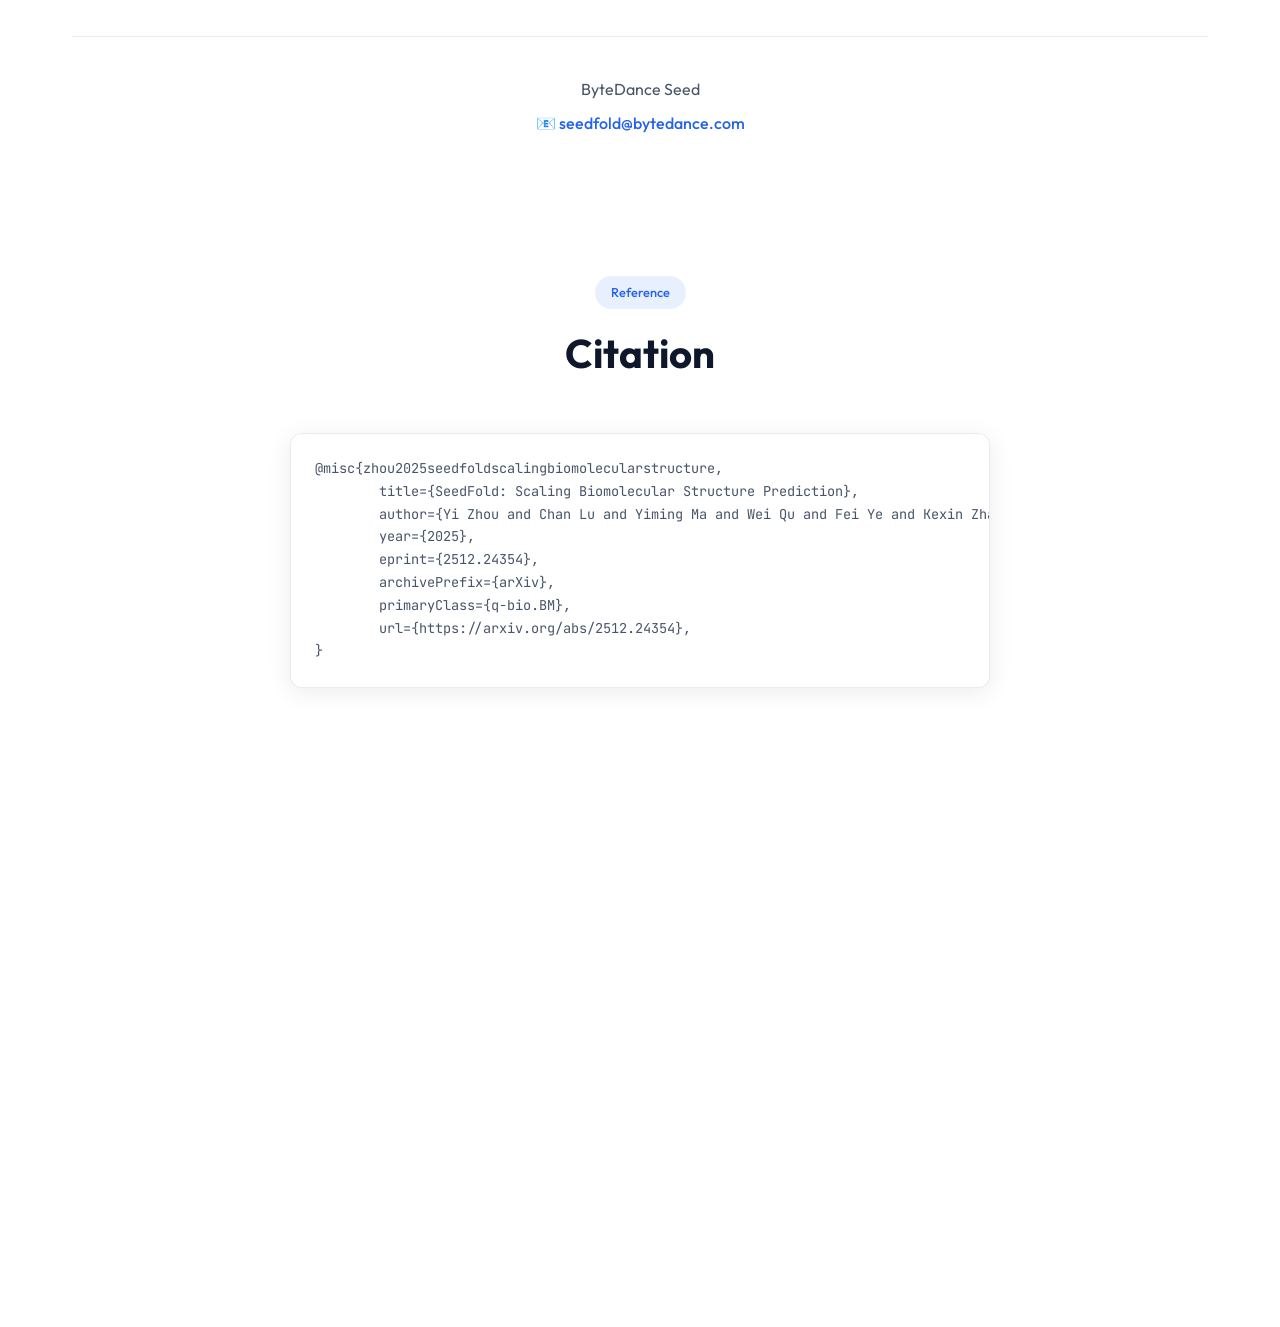
==== commit e9334cc4: "add web server link" ====
--- a/index.html
+++ b/index.html
@@ -3,7 +3,7 @@
 <head>
     <meta charset="UTF-8">
     <meta name="viewport" content="width=device-width, initial-scale=1.0">
-    <title>ByteDance Seed - Protein AI</title>
+    <title>SeedFold</title>
     <link rel="preconnect" href="https://fonts.googleapis.com">
     <link rel="preconnect" href="https://fonts.gstatic.com" crossorigin>
     <link href="https://fonts.googleapis.com/css2?family=JetBrains+Mono:wght@400;500;600&family=Outfit:wght@300;400;500;600;700&display=swap" rel="stylesheet">
@@ -21,9 +21,9 @@
                 <button class="tab-btn" data-project="seedproteo">SeedProteo</button>
             </div>
             <div class="nav-links">
-                <span class="nav-btn try-btn disabled">
-                    <span>Web Server (Coming Soon!)</span>
-                </span>
+                <a href="http://101.47.153.246/" class="nav-btn try-btn" target="_blank">
+                    <span>Web Server</span>
+                </a>
             </div>
         </div>
     </nav>
@@ -71,9 +71,7 @@
                             <div class="hero-actions-main">
                                 <a href="#seedfold-results" class="btn btn-primary">View Results</a>
                                 <a href="https://arxiv.org/abs/2512.24354" class="btn btn-secondary" target="_blank">Read Paper</a>
-                                <span class="btn btn-secondary disabled">
-                                    <span>Try SeedFold (Coming Soon!)</span>
-                                </span>
+                                <a href="http://101.47.153.246/" class="btn btn-secondary" target="_blank">Try SeedFold</a>
                                 <a href="https://job.toutiao.com/s/xt7b-QX1bTc" class="btn btn-primary" target="_blank">Join Us!</a>
                             </div>
                             <div class="hero-actions-social">
@@ -436,9 +434,7 @@
                             <div class="hero-actions-main">
                                 <a href="#seedproteo-results" class="btn btn-primary" style="background: #7c3aed;">View Results</a>
                                 <a href="https://arxiv.org/abs/2512.24192" class="btn btn-secondary" target="_blank">Read Paper</a>
-                                <span class="btn btn-secondary disabled">
-                                    <span>Try SeedProteo (Coming Soon!)</span>
-                                </span>
+                                <a href="http://101.47.153.246/" class="btn btn-secondary" target="_blank">Try SeedProteo</a>
                                 <a href="https://job.toutiao.com/s/xt7b-QX1bTc" class="btn btn-primary" style="background: #7c3aed;" target="_blank">Join Us!</a>
                             </div>
                             <div class="hero-actions-social">
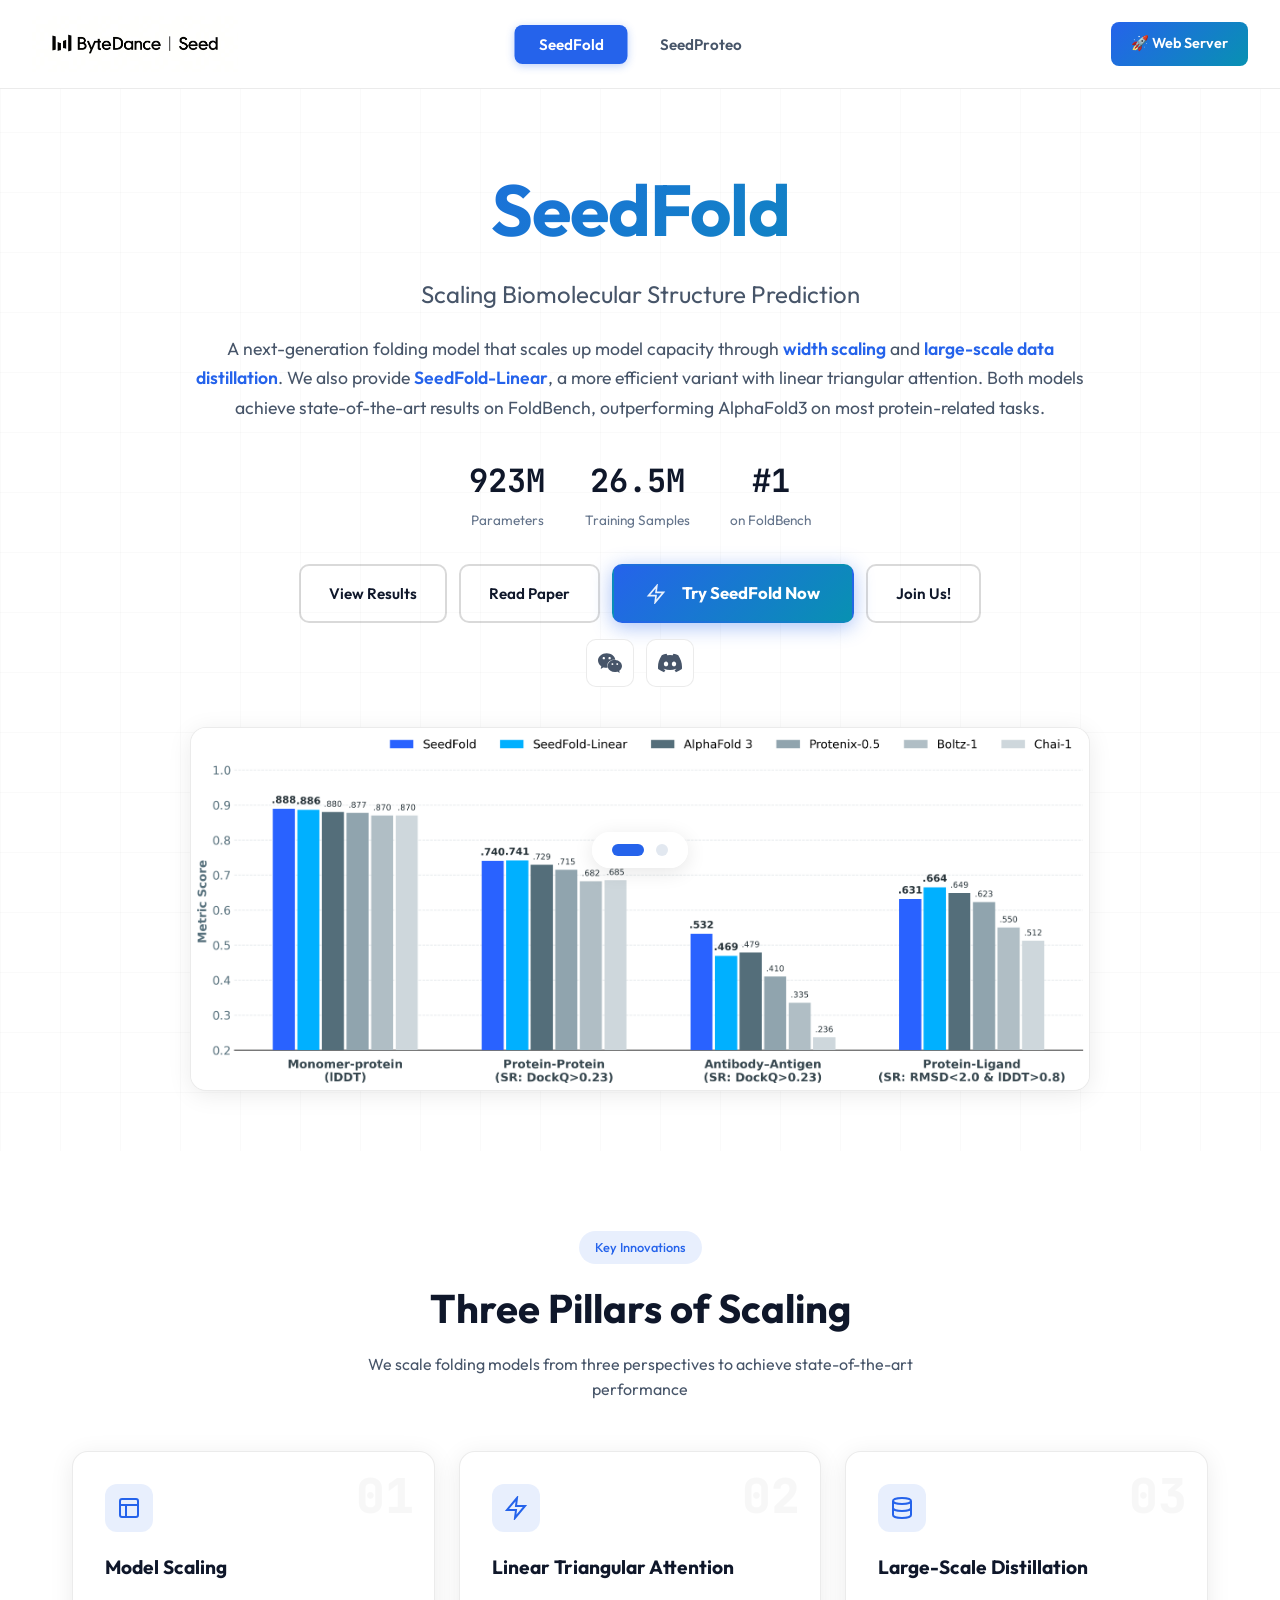
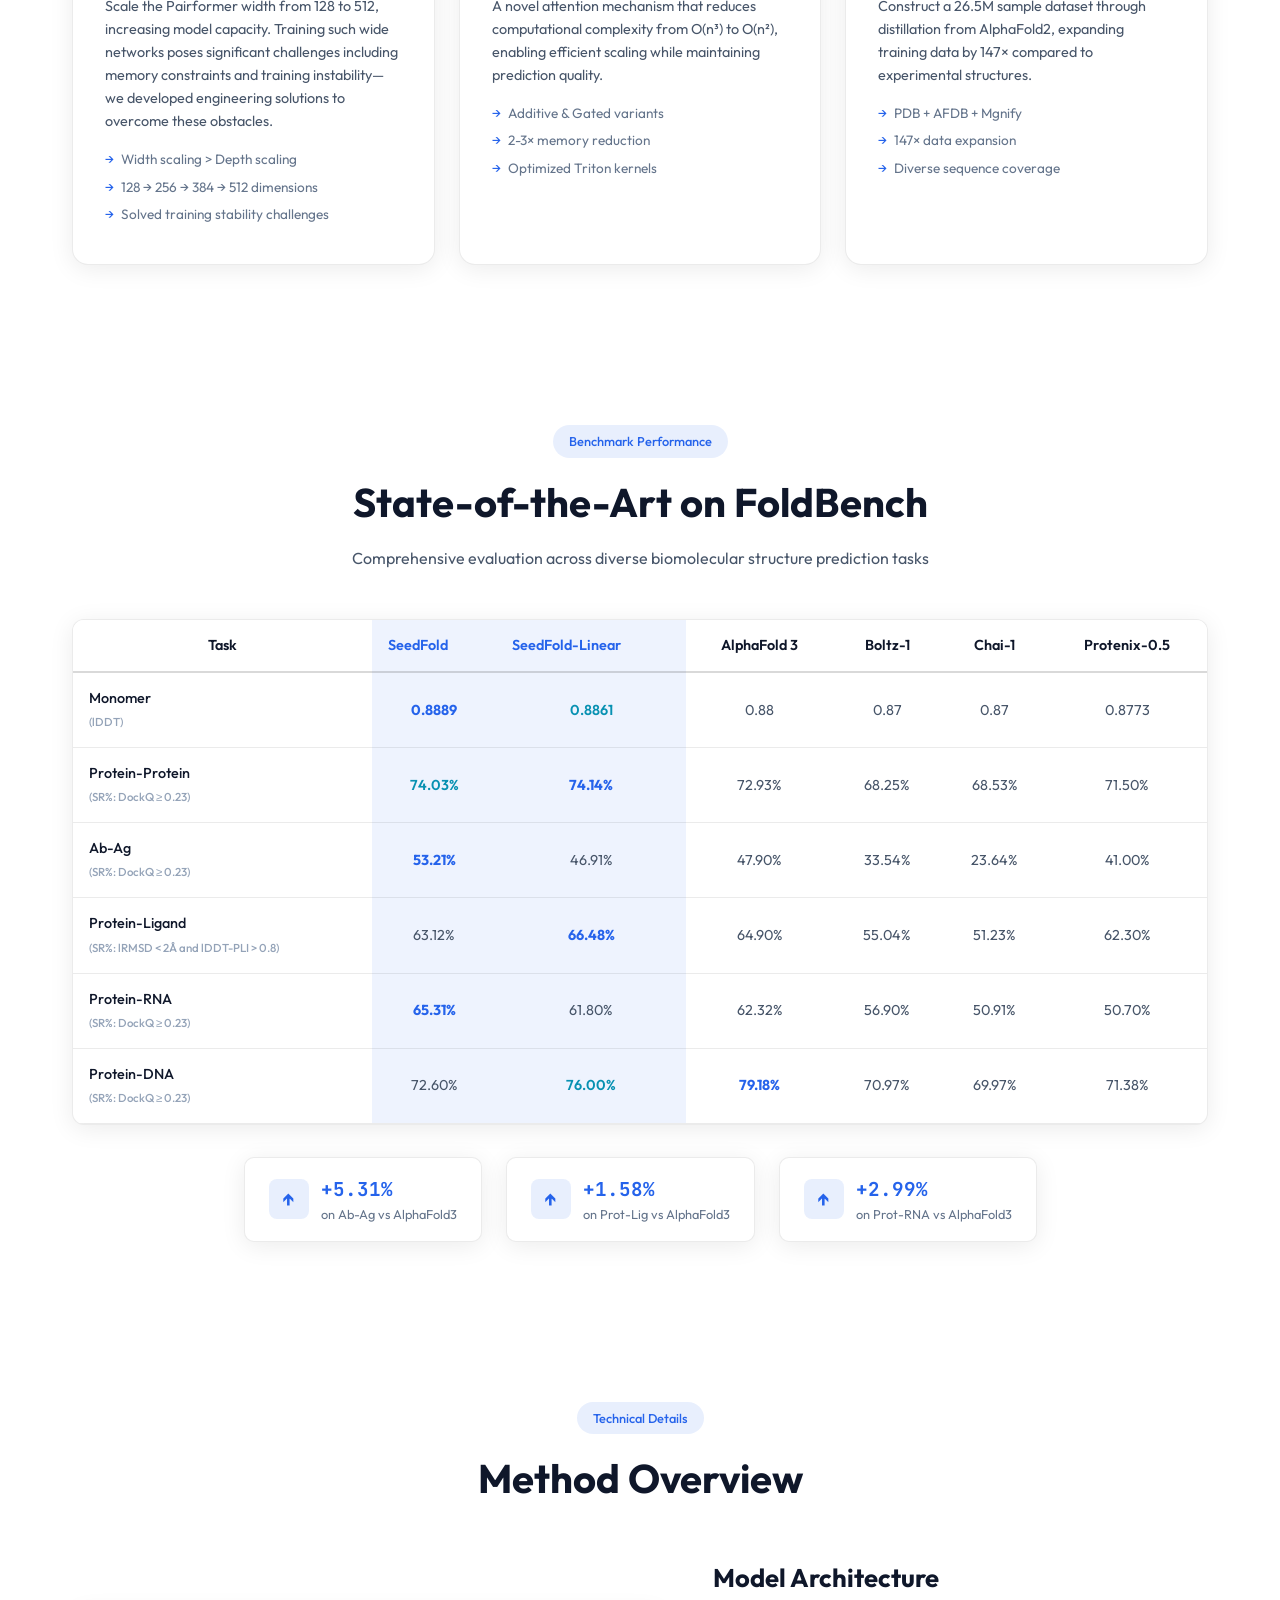
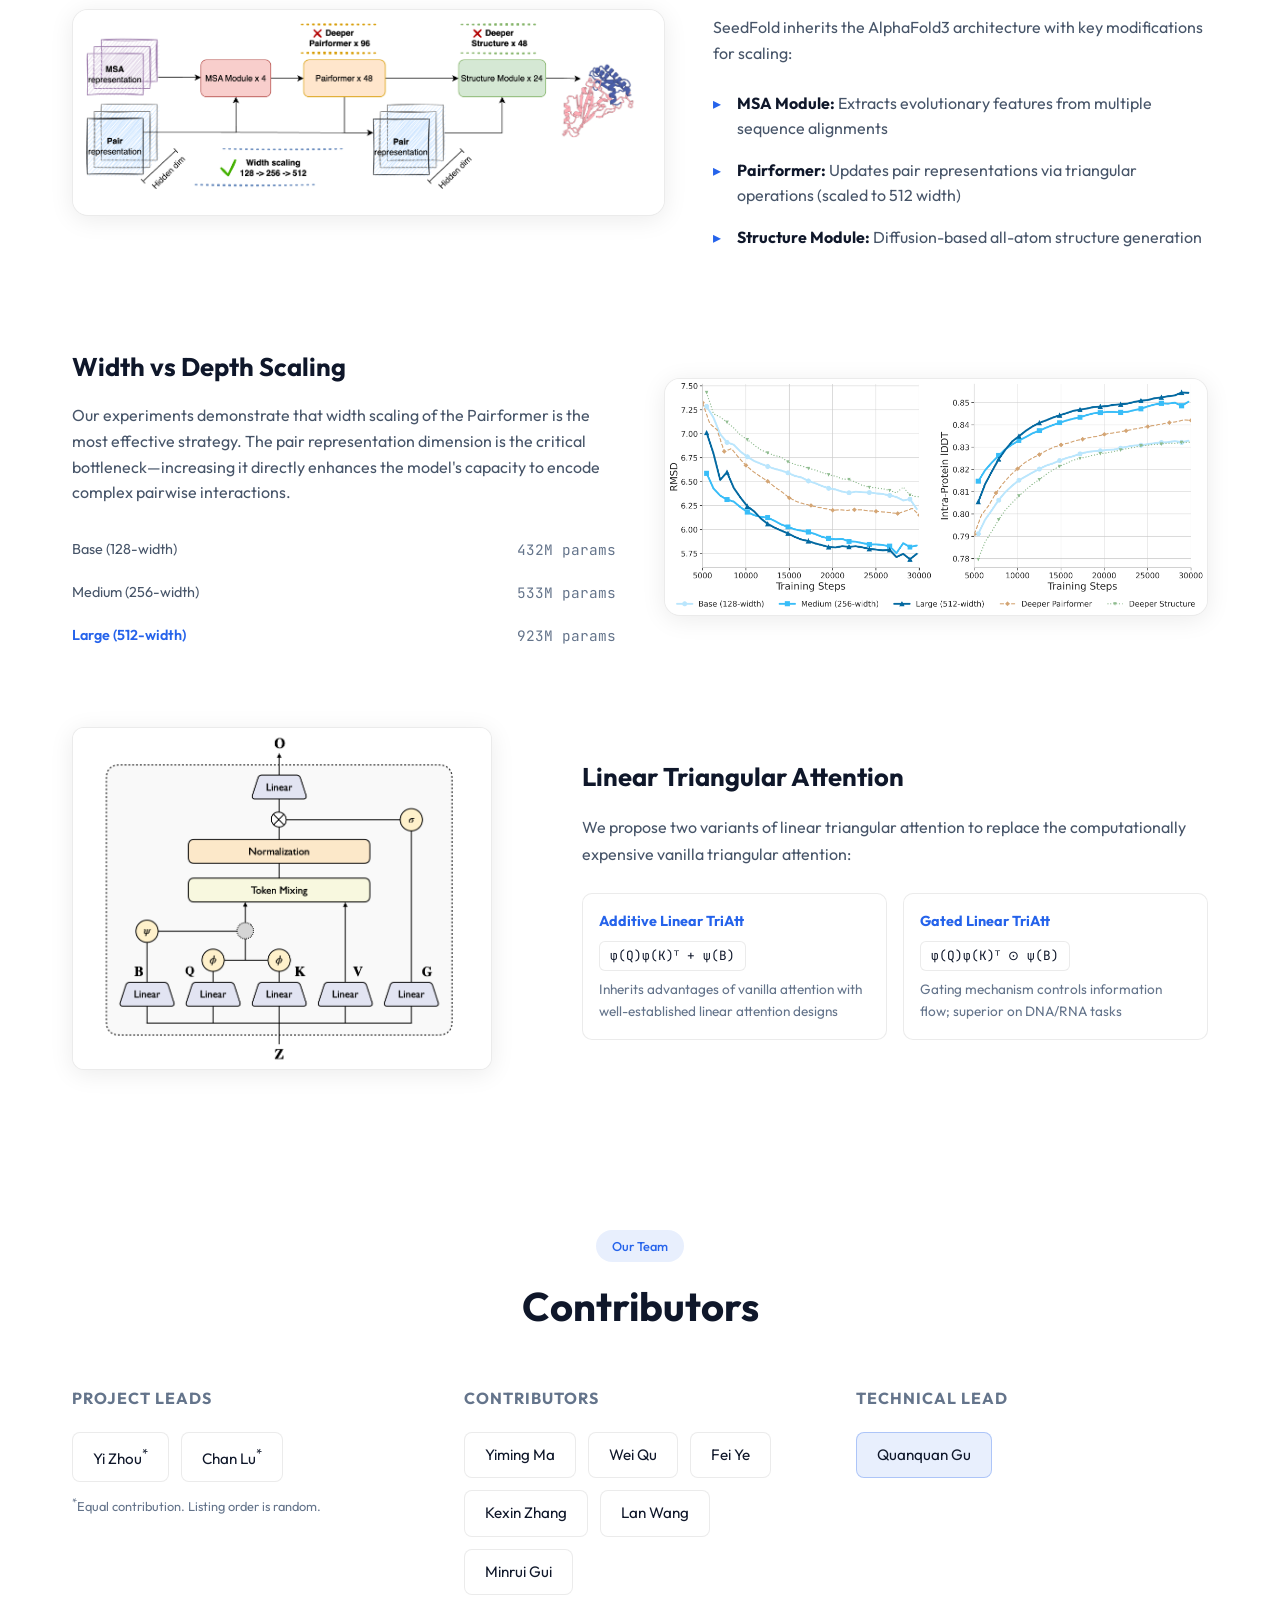
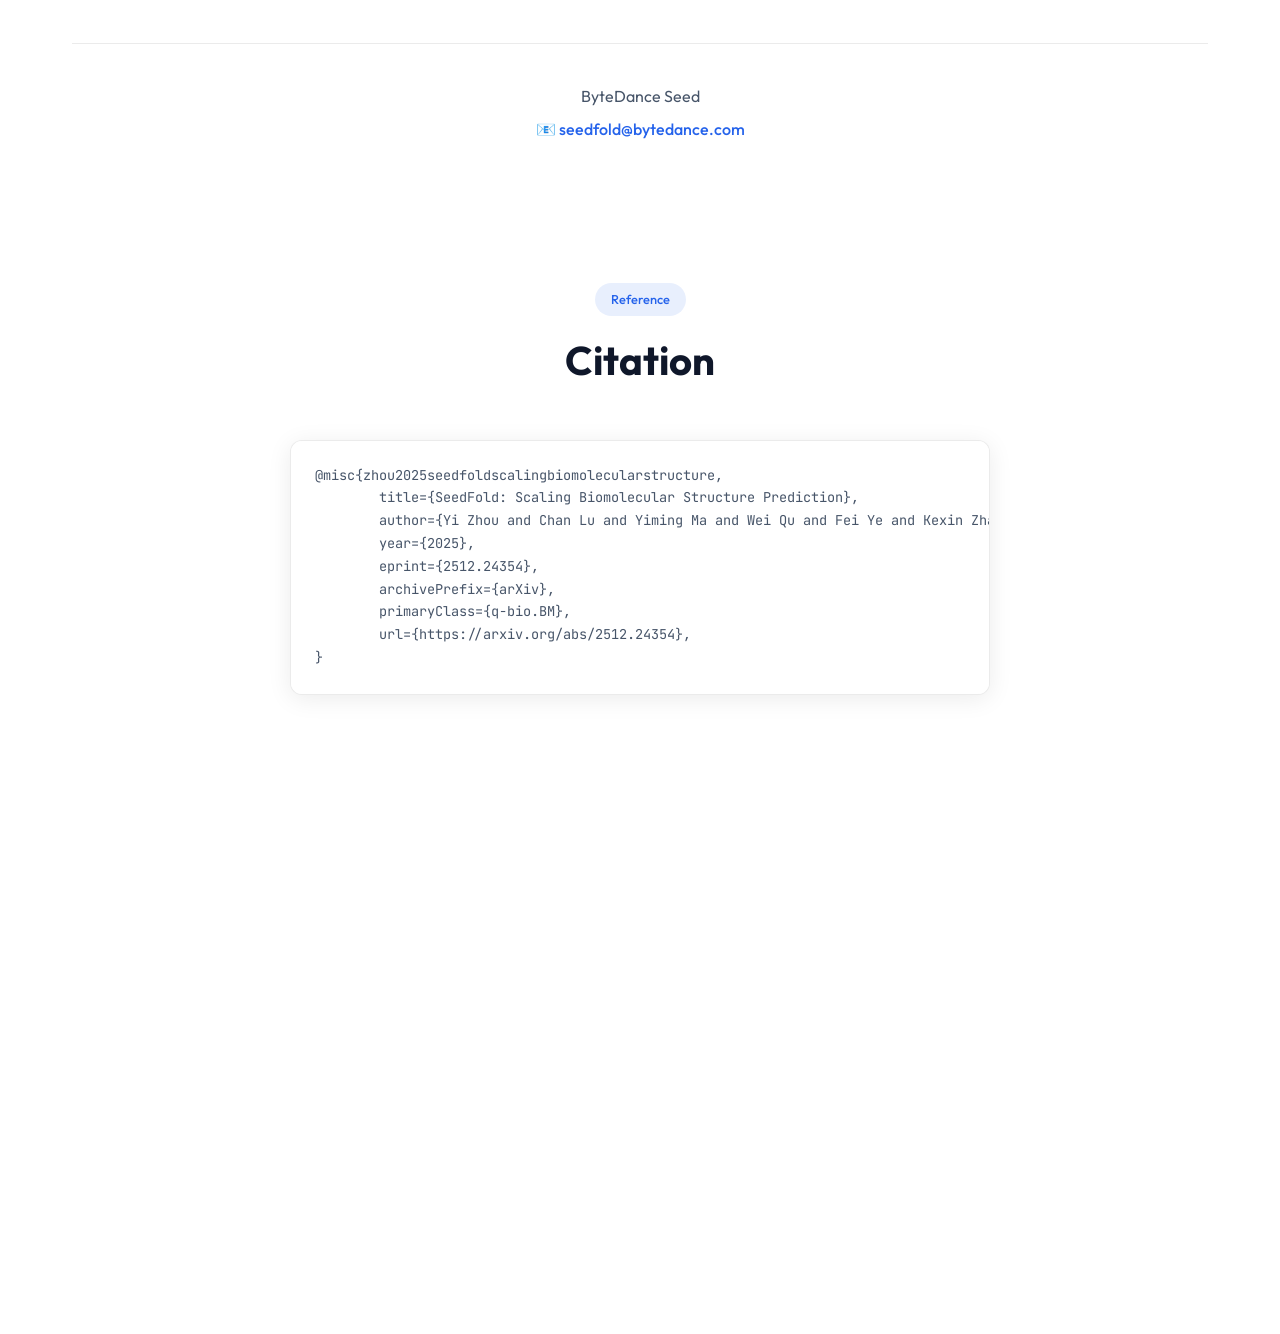
==== commit 8c970d32: "update visual" ====
--- a/index.html
+++ b/index.html
@@ -21,8 +21,8 @@
                 <button class="tab-btn" data-project="seedproteo">SeedProteo</button>
             </div>
             <div class="nav-links">
-                <a href="http://101.47.153.246/" class="nav-btn try-btn" target="_blank">
-                    <span>Web Server</span>
+                <a href="https://seedfold.io/" class="nav-btn try-btn nav-cta" target="_blank">
+                    <span>🚀 Web Server</span>
                 </a>
             </div>
         </div>
@@ -69,10 +69,15 @@
                         </div>
                         <div class="hero-actions">
                             <div class="hero-actions-main">
-                                <a href="#seedfold-results" class="btn btn-primary">View Results</a>
+                                <a href="#seedfold-results" class="btn btn-secondary">View Results</a>
                                 <a href="https://arxiv.org/abs/2512.24354" class="btn btn-secondary" target="_blank">Read Paper</a>
-                                <a href="http://101.47.153.246/" class="btn btn-secondary" target="_blank">Try SeedFold</a>
-                                <a href="https://job.toutiao.com/s/xt7b-QX1bTc" class="btn btn-primary" target="_blank">Join Us!</a>
+                                <a href="https://seedfold.io/" class="btn btn-cta" target="_blank">
+                                    <svg viewBox="0 0 24 24" fill="none" stroke="currentColor" stroke-width="2" width="20" height="20" style="margin-right: 8px;">
+                                        <path d="M13 2L3 14h9l-1 8 10-12h-9l1-8z"/>
+                                    </svg>
+                                    Try SeedFold Now
+                                </a>
+                                <a href="https://job.toutiao.com/s/xt7b-QX1bTc" class="btn btn-secondary" target="_blank">Join Us!</a>
                             </div>
                             <div class="hero-actions-social">
                                 <button class="btn-icon" onclick="openWeChatModal('seedfold')" title="Join WeChat Group">
@@ -432,10 +437,15 @@
                         </div>
                         <div class="hero-actions">
                             <div class="hero-actions-main">
-                                <a href="#seedproteo-results" class="btn btn-primary" style="background: #7c3aed;">View Results</a>
+                                <a href="#seedproteo-results" class="btn btn-secondary">View Results</a>
                                 <a href="https://arxiv.org/abs/2512.24192" class="btn btn-secondary" target="_blank">Read Paper</a>
-                                <a href="http://101.47.153.246/" class="btn btn-secondary" target="_blank">Try SeedProteo</a>
-                                <a href="https://job.toutiao.com/s/xt7b-QX1bTc" class="btn btn-primary" style="background: #7c3aed;" target="_blank">Join Us!</a>
+                                <a href="https://seedfold.io/" class="btn btn-cta btn-cta-proteo" target="_blank">
+                                    <svg viewBox="0 0 24 24" fill="none" stroke="currentColor" stroke-width="2" width="20" height="20" style="margin-right: 8px;">
+                                        <path d="M13 2L3 14h9l-1 8 10-12h-9l1-8z"/>
+                                    </svg>
+                                    Try SeedProteo Now
+                                </a>
+                                <a href="https://job.toutiao.com/s/xt7b-QX1bTc" class="btn btn-secondary" target="_blank">Join Us!</a>
                             </div>
                             <div class="hero-actions-social">
                                 <button class="btn-icon" onclick="openWeChatModal('seedproteo')" title="Join WeChat Group">
@@ -790,6 +800,140 @@
         </div>
     </div>
 
+    <!-- CTA Button Styles -->
+    <style>
+        .btn-cta {
+            position: relative;
+            background: linear-gradient(135deg, #2563eb 0%, #0891b2 100%) !important;
+            color: #ffffff !important;
+            font-weight: 700 !important;
+            font-size: 1.05rem !important;
+            padding: 14px 32px !important;
+            box-shadow: 0 4px 20px rgba(37, 99, 235, 0.4) !important;
+            border: 2px solid transparent !important;
+            animation: pulse-glow 2s ease-in-out infinite;
+            overflow: hidden;
+        }
+
+        .btn-cta::before {
+            content: '';
+            position: absolute;
+            top: -2px;
+            left: -2px;
+            right: -2px;
+            bottom: -2px;
+            background: linear-gradient(135deg, #60a5fa, #22d3ee, #60a5fa);
+            border-radius: 12px;
+            z-index: -1;
+            opacity: 0;
+            transition: opacity 0.3s ease;
+            animation: rotate-border 3s linear infinite;
+        }
+
+        .btn-cta:hover::before {
+            opacity: 1;
+        }
+
+        .btn-cta:hover {
+            transform: translateY(-3px) scale(1.05) !important;
+            box-shadow: 0 8px 30px rgba(37, 99, 235, 0.6) !important;
+        }
+
+        .btn-cta svg {
+            animation: lightning 1.5s ease-in-out infinite;
+        }
+
+        .btn-cta-proteo {
+            background: linear-gradient(135deg, #7c3aed 0%, #ec4899 100%) !important;
+            box-shadow: 0 4px 20px rgba(124, 58, 237, 0.4) !important;
+        }
+
+        .btn-cta-proteo:hover {
+            box-shadow: 0 8px 30px rgba(124, 58, 237, 0.6) !important;
+        }
+
+        .btn-cta-proteo::before {
+            background: linear-gradient(135deg, #a78bfa, #f472b6, #a78bfa);
+        }
+
+        @keyframes pulse-glow {
+            0%, 100% {
+                box-shadow: 0 4px 20px rgba(37, 99, 235, 0.4);
+            }
+            50% {
+                box-shadow: 0 4px 30px rgba(37, 99, 235, 0.7);
+            }
+        }
+
+        @keyframes rotate-border {
+            0% {
+                background-position: 0% 50%;
+            }
+            100% {
+                background-position: 200% 50%;
+            }
+        }
+
+        @keyframes lightning {
+            0%, 100% {
+                transform: translateY(0) rotate(0deg);
+            }
+            25% {
+                transform: translateY(-2px) rotate(-5deg);
+            }
+            75% {
+                transform: translateY(2px) rotate(5deg);
+            }
+        }
+
+        /* Navigation CTA Button */
+        .nav-cta {
+            background: linear-gradient(135deg, #2563eb 0%, #0891b2 100%) !important;
+            animation: nav-pulse 2s ease-in-out infinite;
+            position: relative;
+        }
+
+        .nav-cta::after {
+            content: '';
+            position: absolute;
+            top: -2px;
+            left: -2px;
+            right: -2px;
+            bottom: -2px;
+            border-radius: 10px;
+            background: linear-gradient(135deg, #60a5fa, #22d3ee);
+            z-index: -1;
+            opacity: 0;
+            transition: opacity 0.3s ease;
+        }
+
+        .nav-cta:hover::after {
+            opacity: 0.7;
+        }
+
+        .nav-cta:hover {
+            transform: translateY(-1px) scale(1.03) !important;
+            box-shadow: 0 6px 20px rgba(37, 99, 235, 0.4) !important;
+        }
+
+        @keyframes nav-pulse {
+            0%, 100% {
+                box-shadow: 0 2px 8px rgba(37, 99, 235, 0.3);
+            }
+            50% {
+                box-shadow: 0 4px 16px rgba(37, 99, 235, 0.6);
+            }
+        }
+
+        /* Mobile responsiveness */
+        @media (max-width: 768px) {
+            .btn-cta {
+                font-size: 0.95rem !important;
+                padding: 12px 24px !important;
+            }
+        }
+    </style>
+
     <script src="script.js"></script>
 </body>
 </html>
